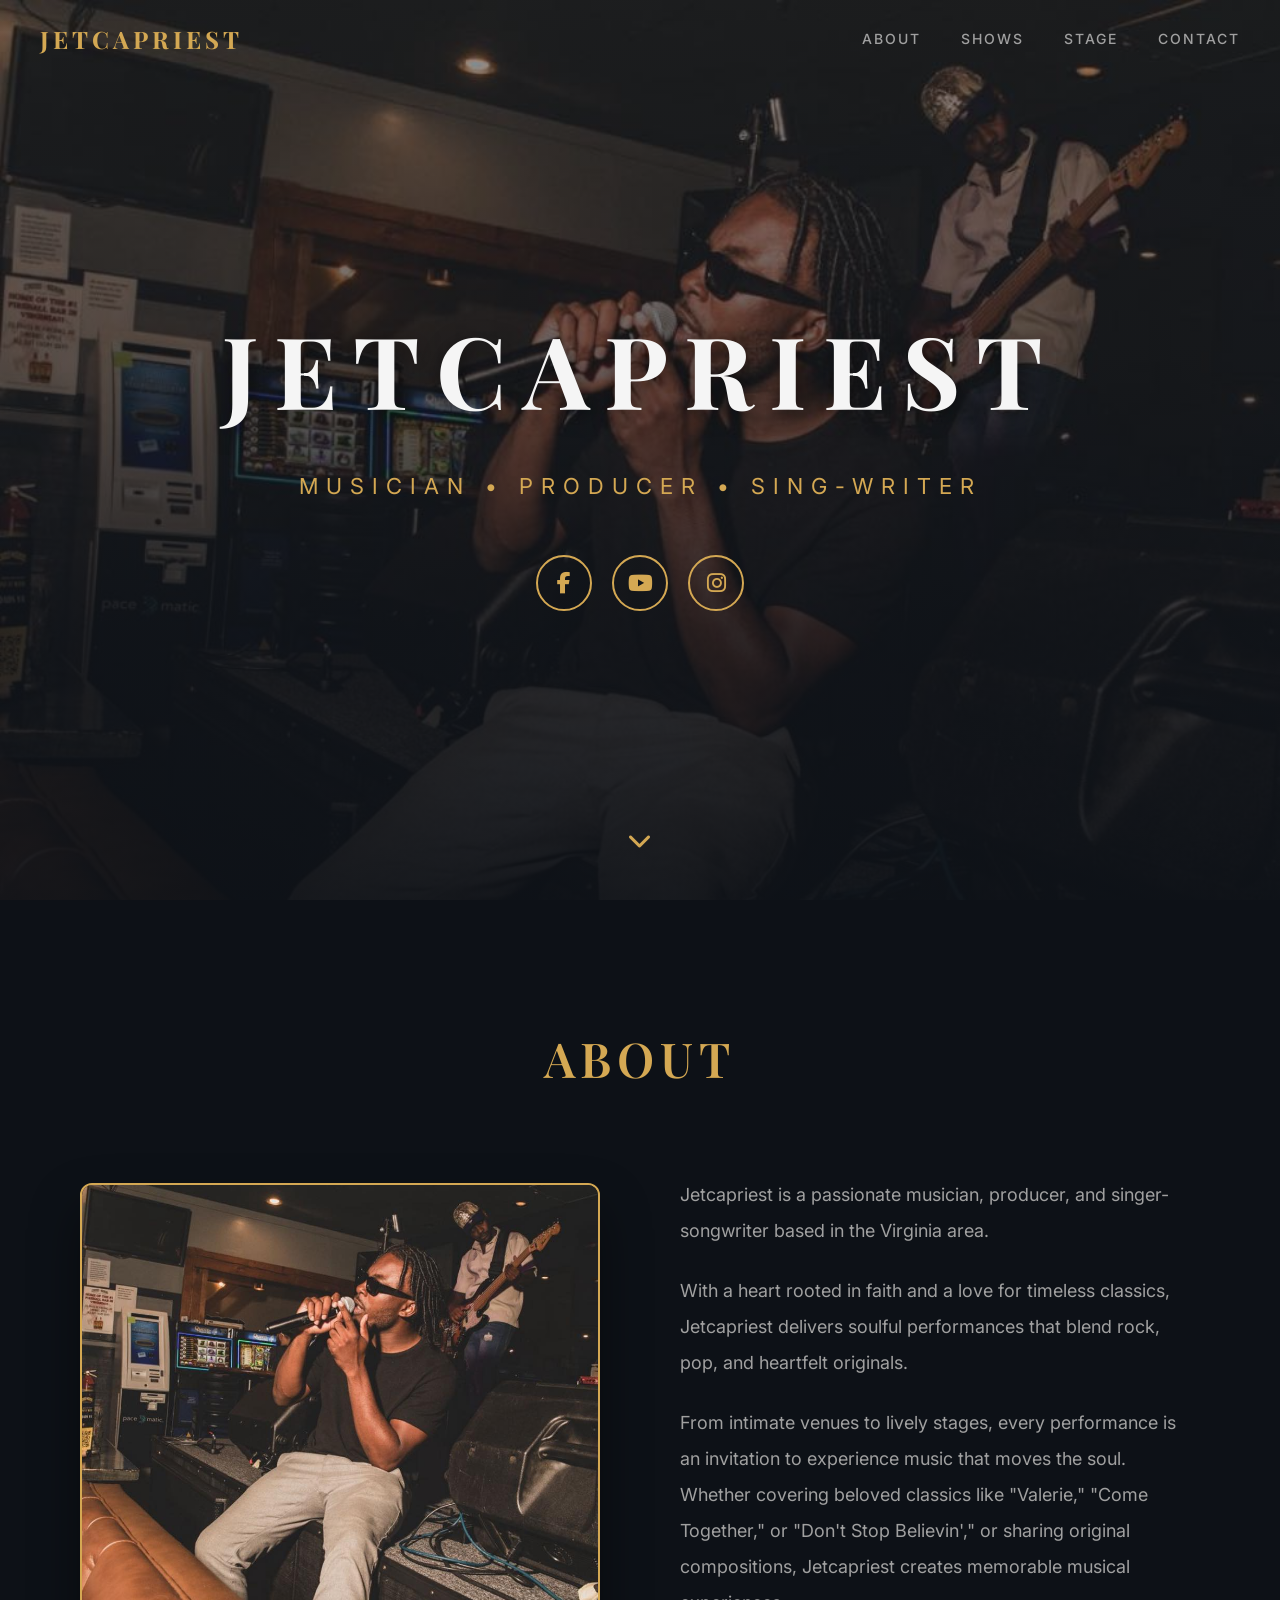
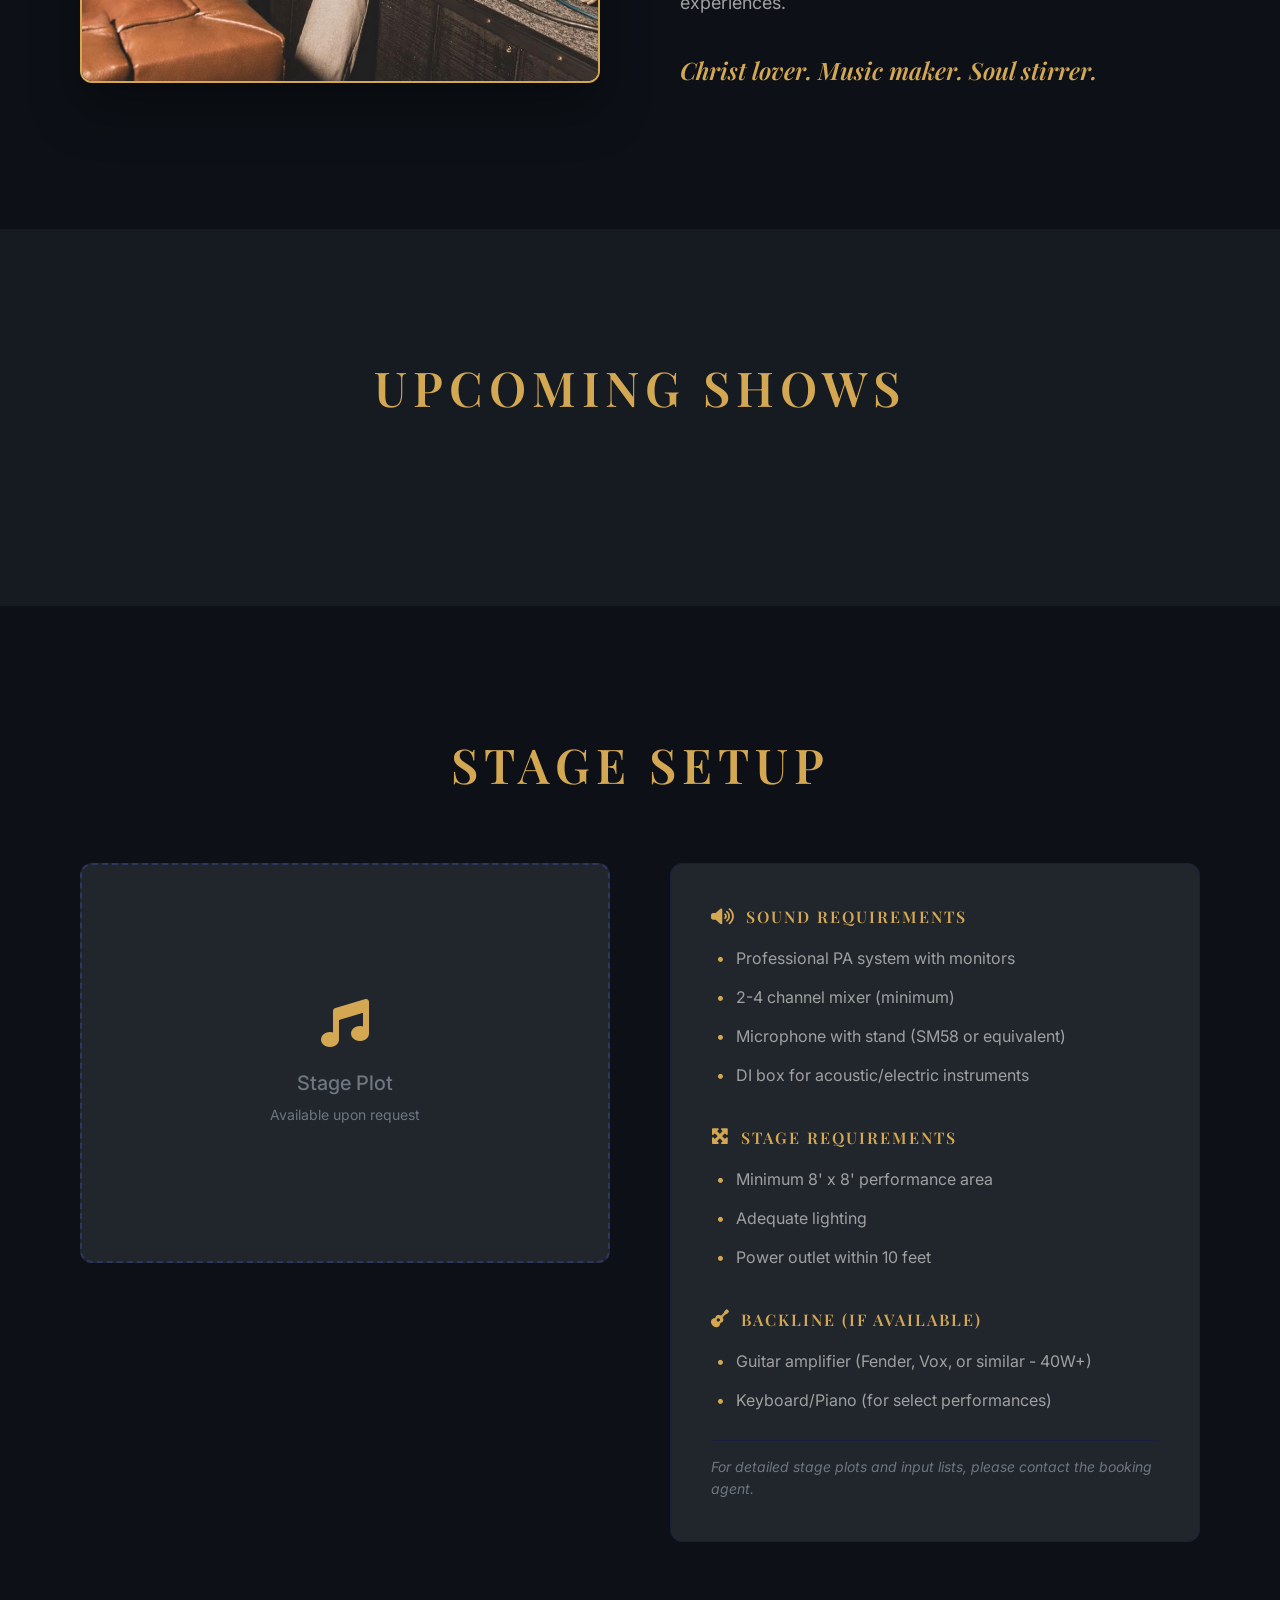
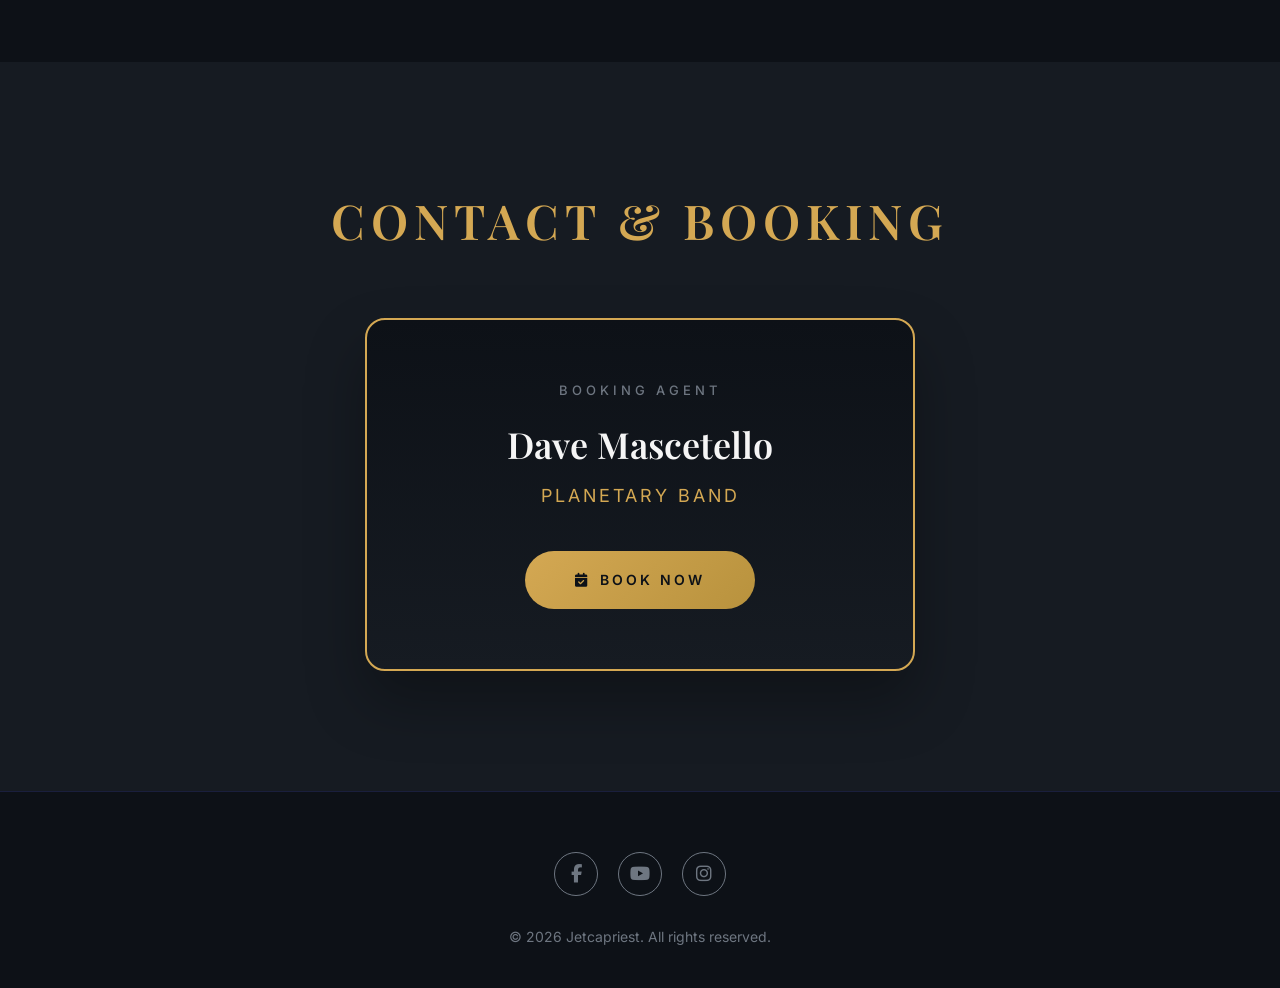
==== index.html @ 1dfa50b3 "Vercel-ready static site Co-authored-by: Cursor <cursoragent@cursor.com>" ====
<!DOCTYPE html>
<html lang="en">
<head>
    <meta charset="UTF-8">
    <meta name="viewport" content="width=device-width, initial-scale=1.0">
    <meta name="description" content="Jetcapriest - Virginia-based musician, producer & singer-songwriter delivering soulful performances of classic rock covers and faith-inspired originals.">
    
    <title>Jetcapriest | Musician • Producer • Sing-writer</title>
    
    <!-- Google Fonts -->
    <link rel="preconnect" href="https://fonts.googleapis.com">
    <link rel="preconnect" href="https://fonts.gstatic.com" crossorigin>
    <link href="https://fonts.googleapis.com/css2?family=Inter:wght@300;400;500;600;700&family=Playfair+Display:wght@400;500;600;700&display=swap" rel="stylesheet">
    
    <!-- Font Awesome -->
    <link rel="stylesheet" href="https://cdnjs.cloudflare.com/ajax/libs/font-awesome/6.5.1/css/all.min.css">
    
    <!-- Styles -->
    <link rel="stylesheet" href="/assets/css/style.css">
</head>
<body>
    <!-- Navigation -->
    <nav class="nav" id="nav">
        <a href="#hero" class="nav-logo">JETCAPRIEST</a>
        <button class="nav-toggle" id="navToggle" aria-label="Toggle navigation">
            <span></span><span></span><span></span>
        </button>
        <div class="nav-links" id="navLinks">
            <a href="#about">About</a>
            <a href="#shows">Shows</a>
            <a href="#stage">Stage</a>
            <a href="#contact">Contact</a>
        </div>
    </nav>

    <!-- Hero Section -->
    <section class="hero" id="hero">
        <div class="hero-bg">
            <img src="/assets/images/hero-bg.png" alt="Jetcapriest performing live">
            <div class="hero-overlay"></div>
        </div>
        <div class="hero-content">
            <h1 class="hero-title">JETCAPRIEST</h1>
            <p class="hero-subtitle">Musician • Producer • Sing-writer</p>
            <div class="hero-socials">
                <a href="https://www.facebook.com/jetcapriest" target="_blank" class="social-btn"><i class="fab fa-facebook-f"></i></a>
                <a href="https://www.youtube.com/@JetCapriest" target="_blank" class="social-btn"><i class="fab fa-youtube"></i></a>
                <a href="https://www.instagram.com/jetcapriest" target="_blank" class="social-btn"><i class="fab fa-instagram"></i></a>
            </div>
        </div>
        <a href="#about" class="scroll-indicator"><i class="fas fa-chevron-down"></i></a>
    </section>

    <!-- About Section -->
    <section class="section" id="about">
        <div class="container">
            <h2 class="section-title">About</h2>
            <div class="about-grid">
                <div class="about-image-wrapper">
                    <img src="/assets/images/hero-bg.png" alt="Jetcapriest" class="about-image">
                </div>
                <div class="about-content">
                    <p class="about-text">Jetcapriest is a passionate musician, producer, and singer-songwriter based in the Virginia area.</p>
                    <p class="about-text">With a heart rooted in faith and a love for timeless classics, Jetcapriest delivers soulful performances that blend rock, pop, and heartfelt originals.</p>
                    <p class="about-text">From intimate venues to lively stages, every performance is an invitation to experience music that moves the soul. Whether covering beloved classics like "Valerie," "Come Together," or "Don't Stop Believin'," or sharing original compositions, Jetcapriest creates memorable musical experiences.</p>
                    <p class="about-tagline">Christ lover. Music maker. Soul stirrer.</p>
                </div>
            </div>
        </div>
    </section>

    <!-- Shows Section -->
    <section class="section section-alt" id="shows">
        <div class="container">
            <h2 class="section-title">Upcoming Shows</h2>
            <div class="events-container">
                <div class="events-list" id="eventsList"></div>
            </div>
        </div>
    </section>

    <!-- Stage Section -->
    <section class="section" id="stage">
        <div class="container">
            <h2 class="section-title">Stage Setup</h2>
            <div class="stage-grid">
                <div class="stage-placeholder">
                    <i class="fas fa-music"></i>
                    <p>Stage Plot</p>
                    <span>Available upon request</span>
                </div>
                <div class="stage-requirements">
                    <div class="requirements-section">
                        <h3><i class="fas fa-volume-up"></i> Sound Requirements</h3>
                        <ul>
                            <li>Professional PA system with monitors</li>
                            <li>2-4 channel mixer (minimum)</li>
                            <li>Microphone with stand (SM58 or equivalent)</li>
                            <li>DI box for acoustic/electric instruments</li>
                        </ul>
                    </div>
                    <div class="requirements-section">
                        <h3><i class="fas fa-expand-arrows-alt"></i> Stage Requirements</h3>
                        <ul>
                            <li>Minimum 8' x 8' performance area</li>
                            <li>Adequate lighting</li>
                            <li>Power outlet within 10 feet</li>
                        </ul>
                    </div>
                    <div class="requirements-section">
                        <h3><i class="fas fa-guitar"></i> Backline (if available)</h3>
                        <ul>
                            <li>Guitar amplifier (Fender, Vox, or similar - 40W+)</li>
                            <li>Keyboard/Piano (for select performances)</li>
                        </ul>
                    </div>
                    <p class="requirements-note">For detailed stage plots and input lists, please contact the booking agent.</p>
                </div>
            </div>
        </div>
    </section>

    <!-- Contact Section -->
    <section class="section section-alt" id="contact">
        <div class="container">
            <h2 class="section-title">Contact & Booking</h2>
            <div class="contact-card">
                <p class="contact-label">Booking Agent</p>
                <h3 class="contact-name">Dave Mascetello</h3>
                <p class="contact-company">Planetary Band</p>
                <a href="https://planetaryband.com" target="_blank" class="btn btn-primary">
                    <i class="fas fa-calendar-check"></i> Book Now
                </a>
            </div>
        </div>
    </section>

    <!-- Footer -->
    <footer class="footer">
        <div class="container">
            <div class="footer-socials">
                <a href="https://www.facebook.com/jetcapriest" target="_blank"><i class="fab fa-facebook-f"></i></a>
                <a href="https://www.youtube.com/@JetCapriest" target="_blank"><i class="fab fa-youtube"></i></a>
                <a href="https://www.instagram.com/jetcapriest" target="_blank"><i class="fab fa-instagram"></i></a>
            </div>
            <p class="footer-copyright">&copy; <span id="currentYear">2026</span> Jetcapriest. All rights reserved.</p>
        </div>
    </footer>

    <script src="/assets/js/main.js"></script>
</body>
</html>
---- assets/css/style.css ----
/* Jetcapriest - Complete Styles */

:root {
    --color-primary: #D4A853;
    --color-primary-light: #E8C97A;
    --color-primary-dark: #B8923D;
    --color-secondary: #1A1F3D;
    --color-secondary-light: #2D3561;
    --color-bg-dark: #0D1117;
    --color-bg-medium: #161B22;
    --color-bg-light: #21262D;
    --color-bg-card: #1C2128;
    --color-text-primary: #F5F5F5;
    --color-text-secondary: #A0A0A0;
    --color-text-muted: #6E7681;
    --gradient-gold: linear-gradient(135deg, #D4A853 0%, #B8923D 100%);
    --gradient-hero-overlay: linear-gradient(180deg, rgba(13,17,23,0.4) 0%, rgba(13,17,23,0.6) 40%, rgba(13,17,23,0.85) 70%, rgba(13,17,23,0.95) 100%);
    --font-heading: 'Playfair Display', serif;
    --font-body: 'Inter', sans-serif;
    --section-padding: 120px;
    --container-width: 1200px;
    --transition-normal: 0.3s ease;
    --radius-lg: 12px;
    --radius-full: 50px;
}

*, *::before, *::after { margin: 0; padding: 0; box-sizing: border-box; }
html { scroll-behavior: smooth; scroll-padding-top: 80px; }
body { font-family: var(--font-body); font-size: 16px; line-height: 1.6; color: var(--color-text-primary); background-color: var(--color-bg-dark); overflow-x: hidden; }
a { color: inherit; text-decoration: none; transition: color 0.2s ease; }
ul, ol { list-style: none; }
img { max-width: 100%; height: auto; display: block; }
button { font-family: inherit; cursor: pointer; border: none; background: none; }

.container { width: 100%; max-width: var(--container-width); margin: 0 auto; padding: 0 40px; }
.section { padding: var(--section-padding) 0; }
.section-alt { background-color: var(--color-bg-medium); }
.section-title { font-family: var(--font-heading); font-size: clamp(32px, 5vw, 48px); font-weight: 600; letter-spacing: 6px; text-transform: uppercase; color: var(--color-primary); text-align: center; margin-bottom: 60px; }

/* Navigation */
.nav { position: fixed; top: 0; left: 0; right: 0; z-index: 1000; padding: 20px 40px; display: flex; justify-content: space-between; align-items: center; background: transparent; transition: background var(--transition-normal), padding var(--transition-normal); }
.nav.scrolled { background: rgba(13, 17, 23, 0.95); backdrop-filter: blur(10px); padding: 15px 40px; border-bottom: 1px solid rgba(212, 168, 83, 0.1); }
.nav-logo { font-family: var(--font-heading); font-size: 24px; font-weight: 700; color: var(--color-primary); letter-spacing: 4px; }
.nav-links { display: flex; gap: 40px; }
.nav-links a { font-size: 14px; font-weight: 500; letter-spacing: 2px; text-transform: uppercase; color: var(--color-text-secondary); position: relative; }
.nav-links a::after { content: ''; position: absolute; bottom: -5px; left: 0; width: 0; height: 2px; background: var(--color-primary); transition: width var(--transition-normal); }
.nav-links a:hover { color: var(--color-primary); }
.nav-links a:hover::after { width: 100%; }
.nav-toggle { display: none; flex-direction: column; gap: 5px; padding: 5px; z-index: 1001; }
.nav-toggle span { width: 25px; height: 2px; background: var(--color-primary); transition: var(--transition-normal); }
.nav-toggle.active span:nth-child(1) { transform: rotate(45deg) translate(5px, 5px); }
.nav-toggle.active span:nth-child(2) { opacity: 0; }
.nav-toggle.active span:nth-child(3) { transform: rotate(-45deg) translate(5px, -5px); }

/* Hero */
.hero { position: relative; min-height: 100vh; display: flex; align-items: center; justify-content: center; overflow: hidden; }
.hero-bg { position: absolute; top: 0; left: 0; width: 100%; height: 100%; z-index: 0; background: radial-gradient(ellipse at center top, #2D3561 0%, #0D1117 70%); }
.hero-bg img { width: 100%; height: 100%; object-fit: cover; object-position: center top; }
.hero-overlay { position: absolute; top: 0; left: 0; width: 100%; height: 100%; background: var(--gradient-hero-overlay); z-index: 1; }
.hero-content { position: relative; z-index: 2; text-align: center; padding: 0 20px; animation: fadeInUp 1s ease-out; }
.hero-title { font-family: var(--font-heading); font-size: clamp(48px, 10vw, 100px); font-weight: 700; letter-spacing: clamp(8px, 2vw, 16px); color: var(--color-text-primary); text-shadow: 2px 4px 20px rgba(0, 0, 0, 0.5); margin-bottom: 20px; }
.hero-subtitle { font-size: clamp(16px, 2.5vw, 22px); font-weight: 400; letter-spacing: 8px; text-transform: uppercase; color: var(--color-primary); margin-bottom: 50px; }
.hero-socials { display: flex; justify-content: center; gap: 20px; }
.social-btn { width: 56px; height: 56px; border: 2px solid var(--color-primary); border-radius: 50%; display: flex; align-items: center; justify-content: center; color: var(--color-primary); font-size: 22px; transition: all var(--transition-normal); }
.social-btn:hover { background: var(--color-primary); color: var(--color-bg-dark); transform: scale(1.1); box-shadow: 0 0 30px rgba(212, 168, 83, 0.4); }
.scroll-indicator { position: absolute; bottom: 40px; left: 50%; transform: translateX(-50%); color: var(--color-primary); font-size: 24px; animation: bounce 2s infinite; z-index: 2; }
@keyframes bounce { 0%, 20%, 50%, 80%, 100% { transform: translateX(-50%) translateY(0); } 40% { transform: translateX(-50%) translateY(-15px); } 60% { transform: translateX(-50%) translateY(-8px); } }
@keyframes fadeInUp { from { opacity: 0; transform: translateY(30px); } to { opacity: 1; transform: translateY(0); } }

/* About */
.about-grid { display: grid; grid-template-columns: 1fr 1fr; gap: 80px; align-items: center; }
.about-image-wrapper { position: relative; }
.about-image { width: 100%; height: 500px; object-fit: cover; border-radius: var(--radius-lg); border: 2px solid var(--color-primary); box-shadow: 0 25px 50px rgba(0, 0, 0, 0.4); }
.about-content { padding: 20px 0; }
.about-text { font-size: 18px; line-height: 2; color: var(--color-text-secondary); margin-bottom: 24px; }
.about-tagline { font-family: var(--font-heading); font-size: 24px; font-weight: 600; color: var(--color-primary); font-style: italic; margin-top: 30px; }

/* Events */
.events-container { max-width: 800px; margin: 0 auto; }
.events-list { display: flex; flex-direction: column; gap: 20px; }
.event-card { background: var(--color-bg-card); border-radius: var(--radius-lg); padding: 30px 40px; border-left: 4px solid var(--color-primary); display: grid; grid-template-columns: 160px 1fr auto; gap: 30px; align-items: center; transition: transform var(--transition-normal), box-shadow var(--transition-normal); opacity: 0; animation: slideIn 0.5s ease forwards; }
.event-card:hover { transform: translateX(10px); box-shadow: 0 10px 40px rgba(212, 168, 83, 0.1); }
.event-card:nth-child(1) { animation-delay: 0.1s; }
.event-card:nth-child(2) { animation-delay: 0.2s; }
.event-card:nth-child(3) { animation-delay: 0.3s; }
@keyframes slideIn { to { opacity: 1; transform: translateX(0); } }
.event-date { font-family: var(--font-heading); font-size: 22px; font-weight: 600; color: var(--color-primary); line-height: 1.3; }
.event-time { font-size: 13px; color: var(--color-text-muted); text-transform: uppercase; letter-spacing: 2px; margin-top: 5px; }
.event-venue { font-size: 20px; font-weight: 600; color: var(--color-text-primary); margin-bottom: 5px; }
.event-location { font-size: 15px; color: var(--color-text-secondary); }
.btn-ticket { background: var(--color-primary); color: var(--color-bg-dark); padding: 12px 28px; border-radius: var(--radius-full); font-size: 12px; font-weight: 600; letter-spacing: 2px; text-transform: uppercase; transition: all var(--transition-normal); display: inline-flex; align-items: center; gap: 8px; }
.btn-ticket:hover { background: var(--color-primary-light); transform: scale(1.05); box-shadow: 0 5px 20px rgba(212, 168, 83, 0.3); }

/* Stage */
.stage-grid { display: grid; grid-template-columns: 1fr 1fr; gap: 60px; align-items: start; }
.stage-placeholder { width: 100%; height: 400px; background: var(--color-bg-light); border-radius: var(--radius-lg); border: 2px dashed var(--color-secondary-light); display: flex; flex-direction: column; align-items: center; justify-content: center; color: var(--color-text-muted); }
.stage-placeholder i { font-size: 48px; color: var(--color-primary); margin-bottom: 20px; }
.stage-placeholder p { font-size: 20px; font-weight: 500; margin-bottom: 5px; }
.stage-placeholder span { font-size: 14px; }
.stage-requirements { background: var(--color-bg-light); border-radius: var(--radius-lg); padding: 40px; border: 1px solid var(--color-secondary); }
.requirements-section { margin-bottom: 35px; }
.requirements-section:last-of-type { margin-bottom: 25px; }
.requirements-section h3 { font-family: var(--font-heading); font-size: 16px; font-weight: 600; color: var(--color-primary); letter-spacing: 2px; text-transform: uppercase; margin-bottom: 15px; display: flex; align-items: center; gap: 10px; }
.requirements-section h3 i { font-size: 18px; }
.requirements-section ul { padding-left: 5px; }
.requirements-section li { position: relative; padding-left: 20px; margin-bottom: 10px; color: var(--color-text-secondary); line-height: 1.8; }
.requirements-section li::before { content: '•'; position: absolute; left: 0; color: var(--color-primary); }
.requirements-note { font-size: 14px; color: var(--color-text-muted); font-style: italic; padding-top: 15px; border-top: 1px solid var(--color-secondary); }

/* Contact */
.contact-card { max-width: 550px; margin: 0 auto; background: linear-gradient(180deg, var(--color-bg-dark) 0%, var(--color-bg-medium) 100%); border: 2px solid var(--color-primary); border-radius: 20px; padding: 60px 50px; text-align: center; box-shadow: 0 30px 60px rgba(0, 0, 0, 0.3); }
.contact-label { font-size: 13px; font-weight: 500; letter-spacing: 4px; text-transform: uppercase; color: var(--color-text-muted); margin-bottom: 15px; }
.contact-name { font-family: var(--font-heading); font-size: 36px; font-weight: 600; color: var(--color-text-primary); margin-bottom: 8px; }
.contact-company { font-size: 18px; color: var(--color-primary); letter-spacing: 3px; text-transform: uppercase; margin-bottom: 40px; }
.btn { display: inline-flex; align-items: center; justify-content: center; gap: 10px; padding: 18px 50px; border-radius: var(--radius-full); font-size: 14px; font-weight: 600; letter-spacing: 3px; text-transform: uppercase; transition: all var(--transition-normal); }
.btn-primary { background: var(--gradient-gold); color: var(--color-bg-dark); }
.btn-primary:hover { transform: translateY(-3px); box-shadow: 0 15px 40px rgba(212, 168, 83, 0.4); }

/* Footer */
.footer { padding: 60px 0 40px; text-align: center; border-top: 1px solid var(--color-secondary); }
.footer-socials { display: flex; justify-content: center; gap: 20px; margin-bottom: 30px; }
.footer-socials a { width: 44px; height: 44px; border: 1px solid var(--color-text-muted); border-radius: 50%; display: flex; align-items: center; justify-content: center; color: var(--color-text-muted); font-size: 18px; transition: all var(--transition-normal); }
.footer-socials a:hover { border-color: var(--color-primary); color: var(--color-primary); transform: translateY(-3px); }
.footer-copyright { color: var(--color-text-muted); font-size: 14px; }

/* Responsive */
@media (max-width: 1024px) {
    :root { --section-padding: 100px; }
    .container { padding: 0 30px; }
    .about-grid, .stage-grid { grid-template-columns: 1fr; gap: 50px; }
    .about-image { height: 400px; }
}
@media (max-width: 768px) {
    :root { --section-padding: 80px; }
    .container { padding: 0 20px; }
    .nav { padding: 15px 20px; }
    .nav.scrolled { padding: 12px 20px; }
    .nav-toggle { display: flex; }
    .nav-links { position: fixed; top: 0; right: -100%; width: 70%; max-width: 300px; height: 100vh; background: var(--color-bg-dark); flex-direction: column; justify-content: center; align-items: center; gap: 30px; transition: right var(--transition-normal); border-left: 1px solid var(--color-secondary); }
    .nav-links.active { right: 0; }
    .nav-links a { font-size: 18px; }
    .hero-socials { gap: 15px; }
    .social-btn { width: 50px; height: 50px; font-size: 20px; }
    .section-title { margin-bottom: 40px; letter-spacing: 4px; }
    .event-card { grid-template-columns: 1fr; text-align: center; padding: 25px; gap: 15px; }
    .contact-card { padding: 40px 25px; }
    .contact-name { font-size: 28px; }
    .btn { padding: 15px 35px; font-size: 13px; }
}
@media (max-width: 480px) {
    :root { --section-padding: 60px; }
    .hero-title { letter-spacing: 4px; }
    .hero-subtitle { letter-spacing: 4px; }
    .about-image { height: 300px; }
    .stage-placeholder { height: 250px; }
    .stage-requirements { padding: 25px; }
    .requirements-section h3 { font-size: 14px; }
    .requirements-section li { font-size: 14px; }
}
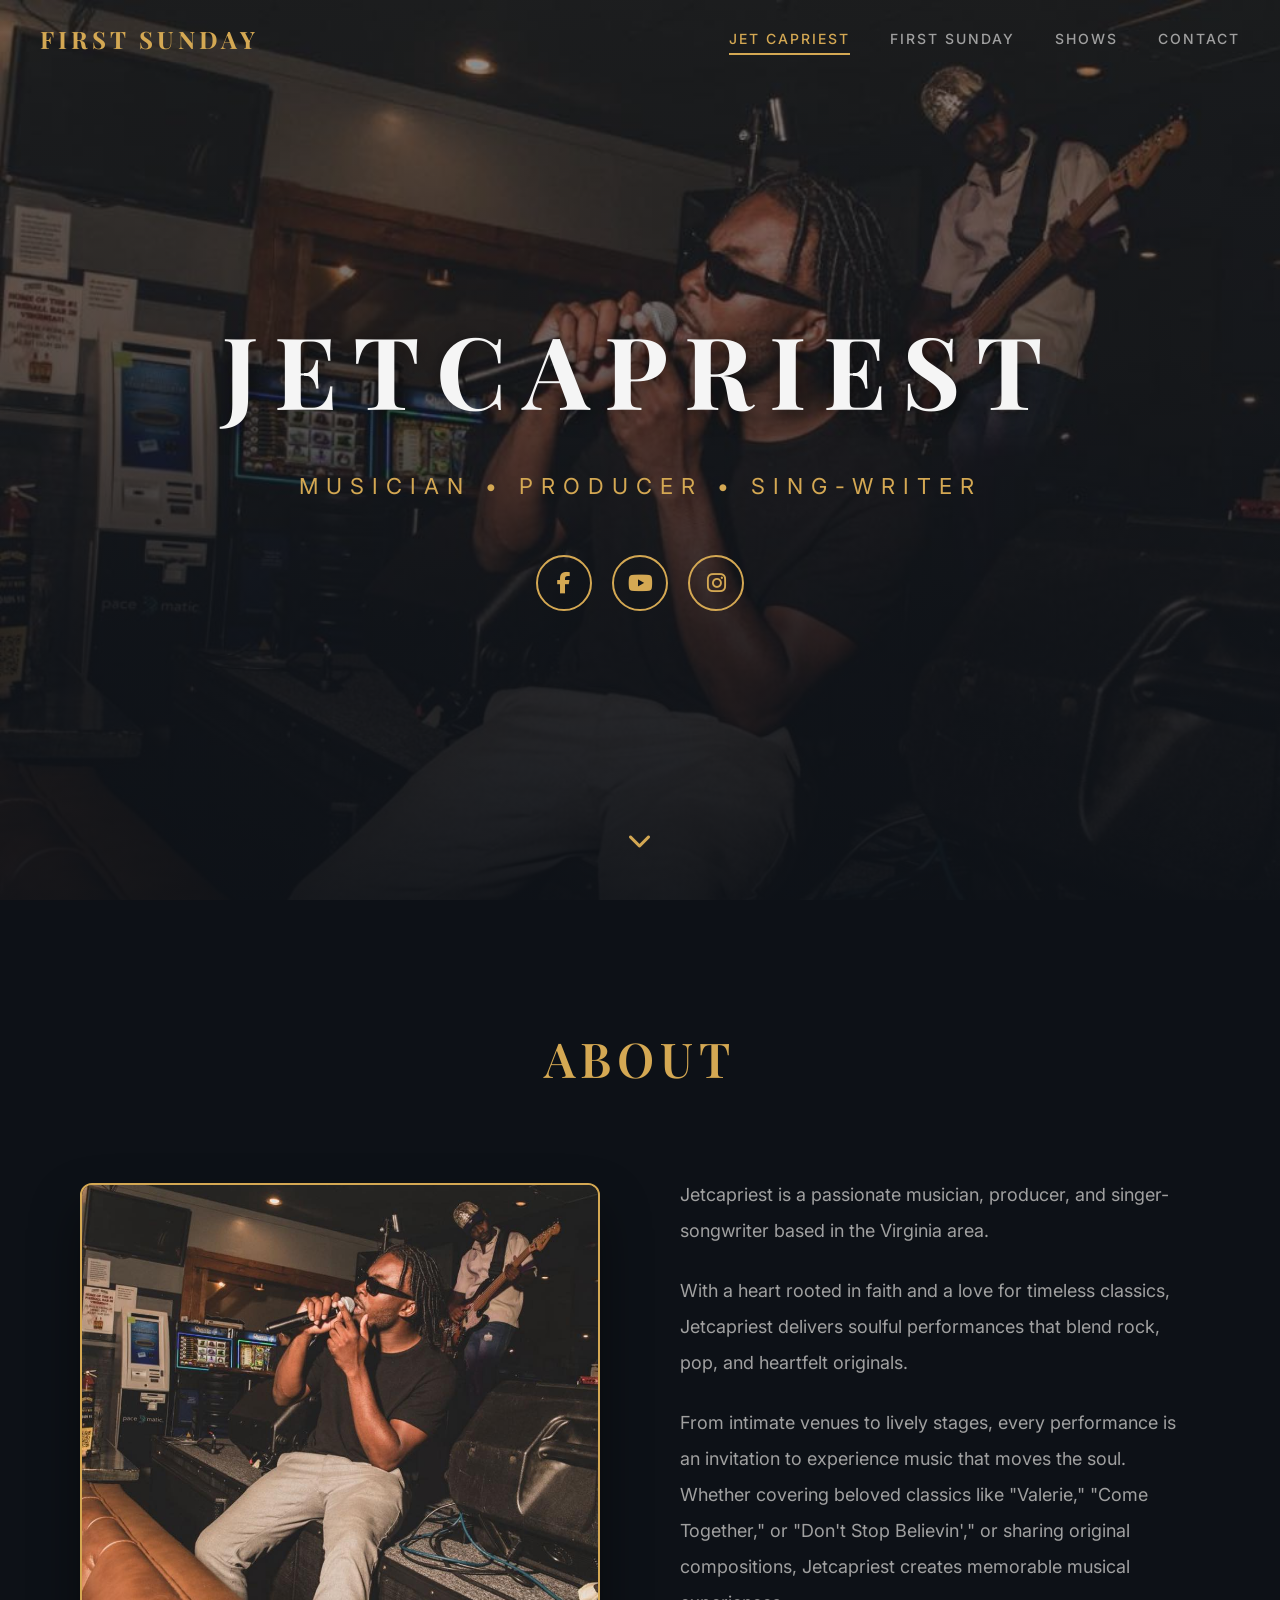
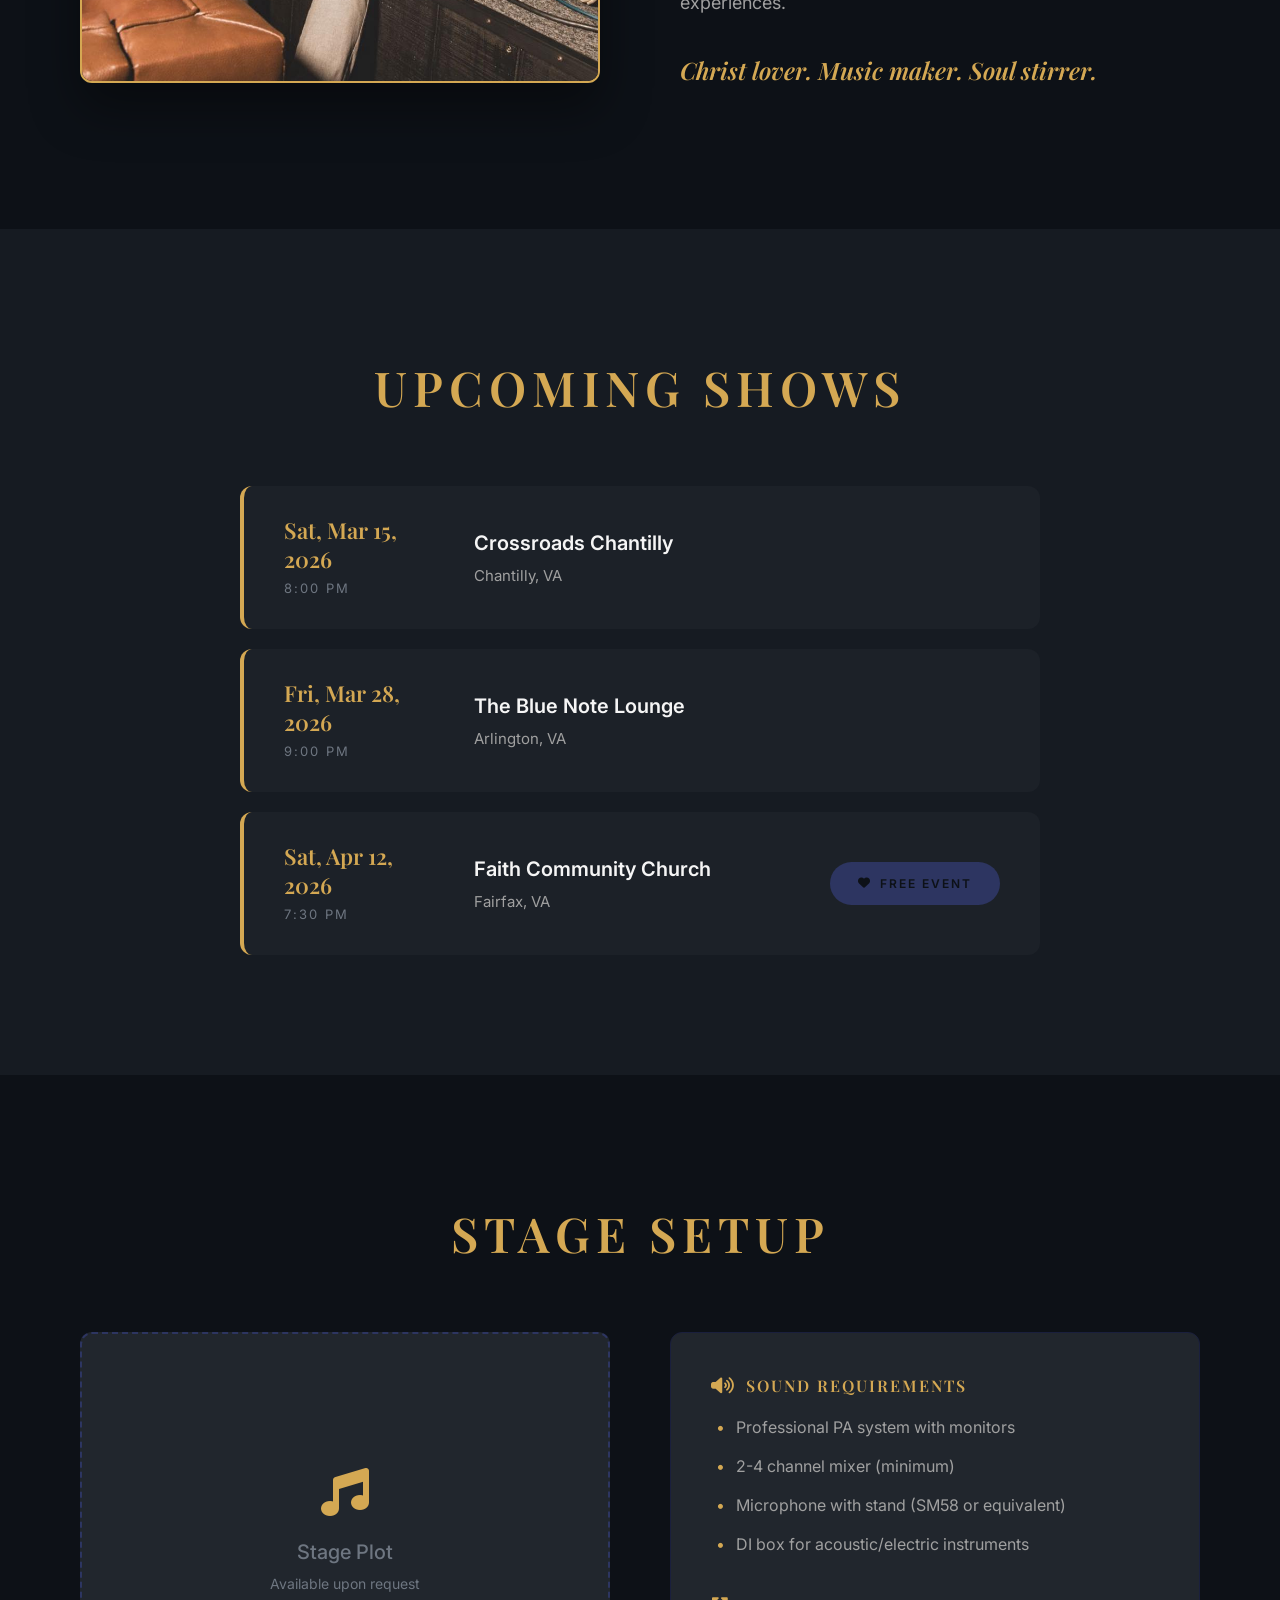
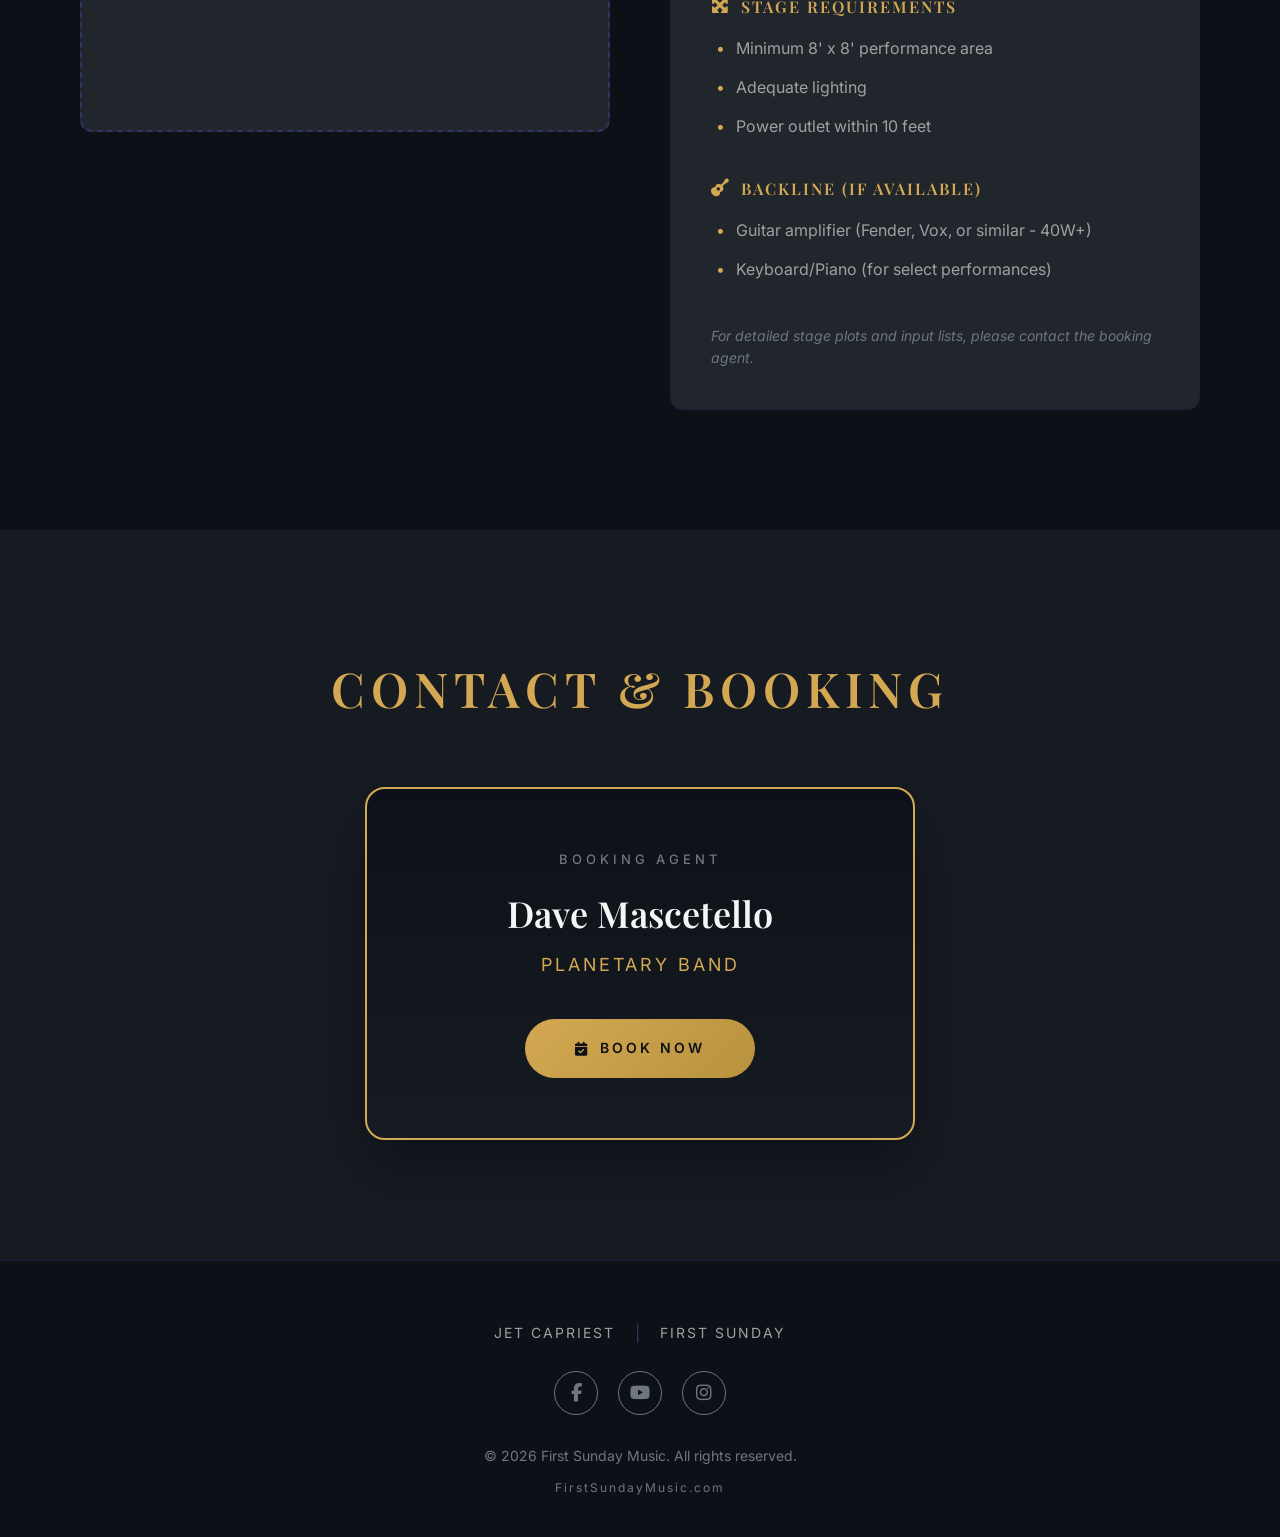
==== commit 2b3f7ea1: "Update nav logo to First Sunday Made-with: Cursor" ====
--- a/index.html
+++ b/index.html
@@ -21,14 +21,14 @@
 <body>
     <!-- Navigation -->
     <nav class="nav" id="nav">
-        <a href="#hero" class="nav-logo">JETCAPRIEST</a>
+        <a href="/" class="nav-logo">FIRST SUNDAY</a>
         <button class="nav-toggle" id="navToggle" aria-label="Toggle navigation">
             <span></span><span></span><span></span>
         </button>
         <div class="nav-links" id="navLinks">
-            <a href="#about">About</a>
+            <a href="/" class="active">Jet Capriest</a>
+            <a href="/first-sunday">First Sunday</a>
             <a href="#shows">Shows</a>
-            <a href="#stage">Stage</a>
             <a href="#contact">Contact</a>
         </div>
     </nav>
@@ -138,12 +138,18 @@
     <!-- Footer -->
     <footer class="footer">
         <div class="container">
+            <div class="footer-nav">
+                <a href="/">Jet Capriest</a>
+                <span>|</span>
+                <a href="/first-sunday">First Sunday</a>
+            </div>
             <div class="footer-socials">
                 <a href="https://www.facebook.com/jetcapriest" target="_blank"><i class="fab fa-facebook-f"></i></a>
                 <a href="https://www.youtube.com/@JetCapriest" target="_blank"><i class="fab fa-youtube"></i></a>
                 <a href="https://www.instagram.com/jetcapriest" target="_blank"><i class="fab fa-instagram"></i></a>
             </div>
-            <p class="footer-copyright">&copy; <span id="currentYear">2026</span> Jetcapriest. All rights reserved.</p>
+            <p class="footer-copyright">&copy; <span id="currentYear">2026</span> First Sunday Music. All rights reserved.</p>
+            <p class="footer-domain" style="font-size:12px;color:#6E7681;margin-top:10px;letter-spacing:2px;">FirstSundayMusic.com</p>
         </div>
     </footer>
 
--- a/assets/css/style.css
+++ b/assets/css/style.css
@@ -118,10 +118,16 @@
 
 /* Footer */
 .footer { padding: 60px 0 40px; text-align: center; border-top: 1px solid var(--color-secondary); }
+.footer-nav { display: flex; justify-content: center; align-items: center; gap: 20px; margin-bottom: 25px; }
+.footer-nav a { font-size: 14px; letter-spacing: 2px; text-transform: uppercase; color: var(--color-text-secondary); transition: color var(--transition-normal); }
+.footer-nav a:hover { color: var(--color-primary); }
+.footer-nav span { color: var(--color-secondary-light); }
 .footer-socials { display: flex; justify-content: center; gap: 20px; margin-bottom: 30px; }
 .footer-socials a { width: 44px; height: 44px; border: 1px solid var(--color-text-muted); border-radius: 50%; display: flex; align-items: center; justify-content: center; color: var(--color-text-muted); font-size: 18px; transition: all var(--transition-normal); }
 .footer-socials a:hover { border-color: var(--color-primary); color: var(--color-primary); transform: translateY(-3px); }
 .footer-copyright { color: var(--color-text-muted); font-size: 14px; }
+.nav-links a.active { color: var(--color-primary); }
+.nav-links a.active::after { width: 100%; }
 
 /* Responsive */
 @media (max-width: 1024px) {
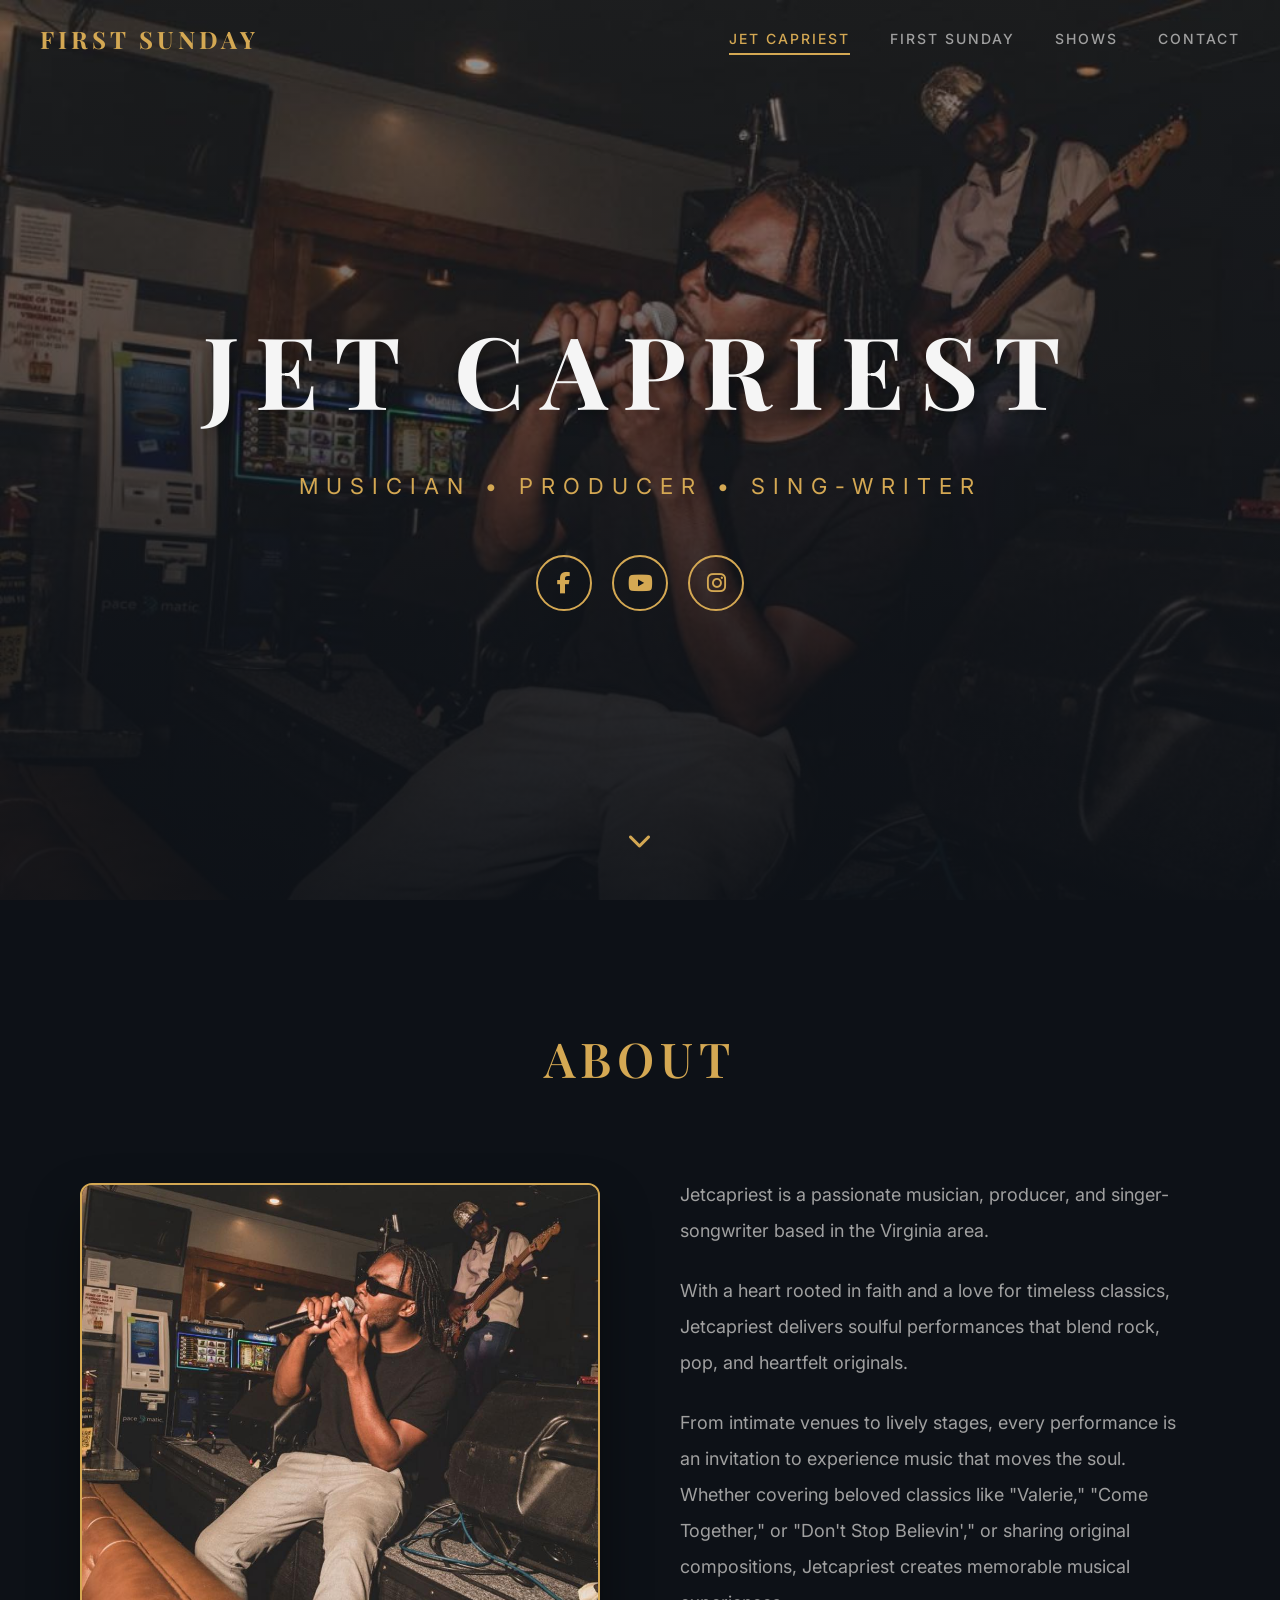
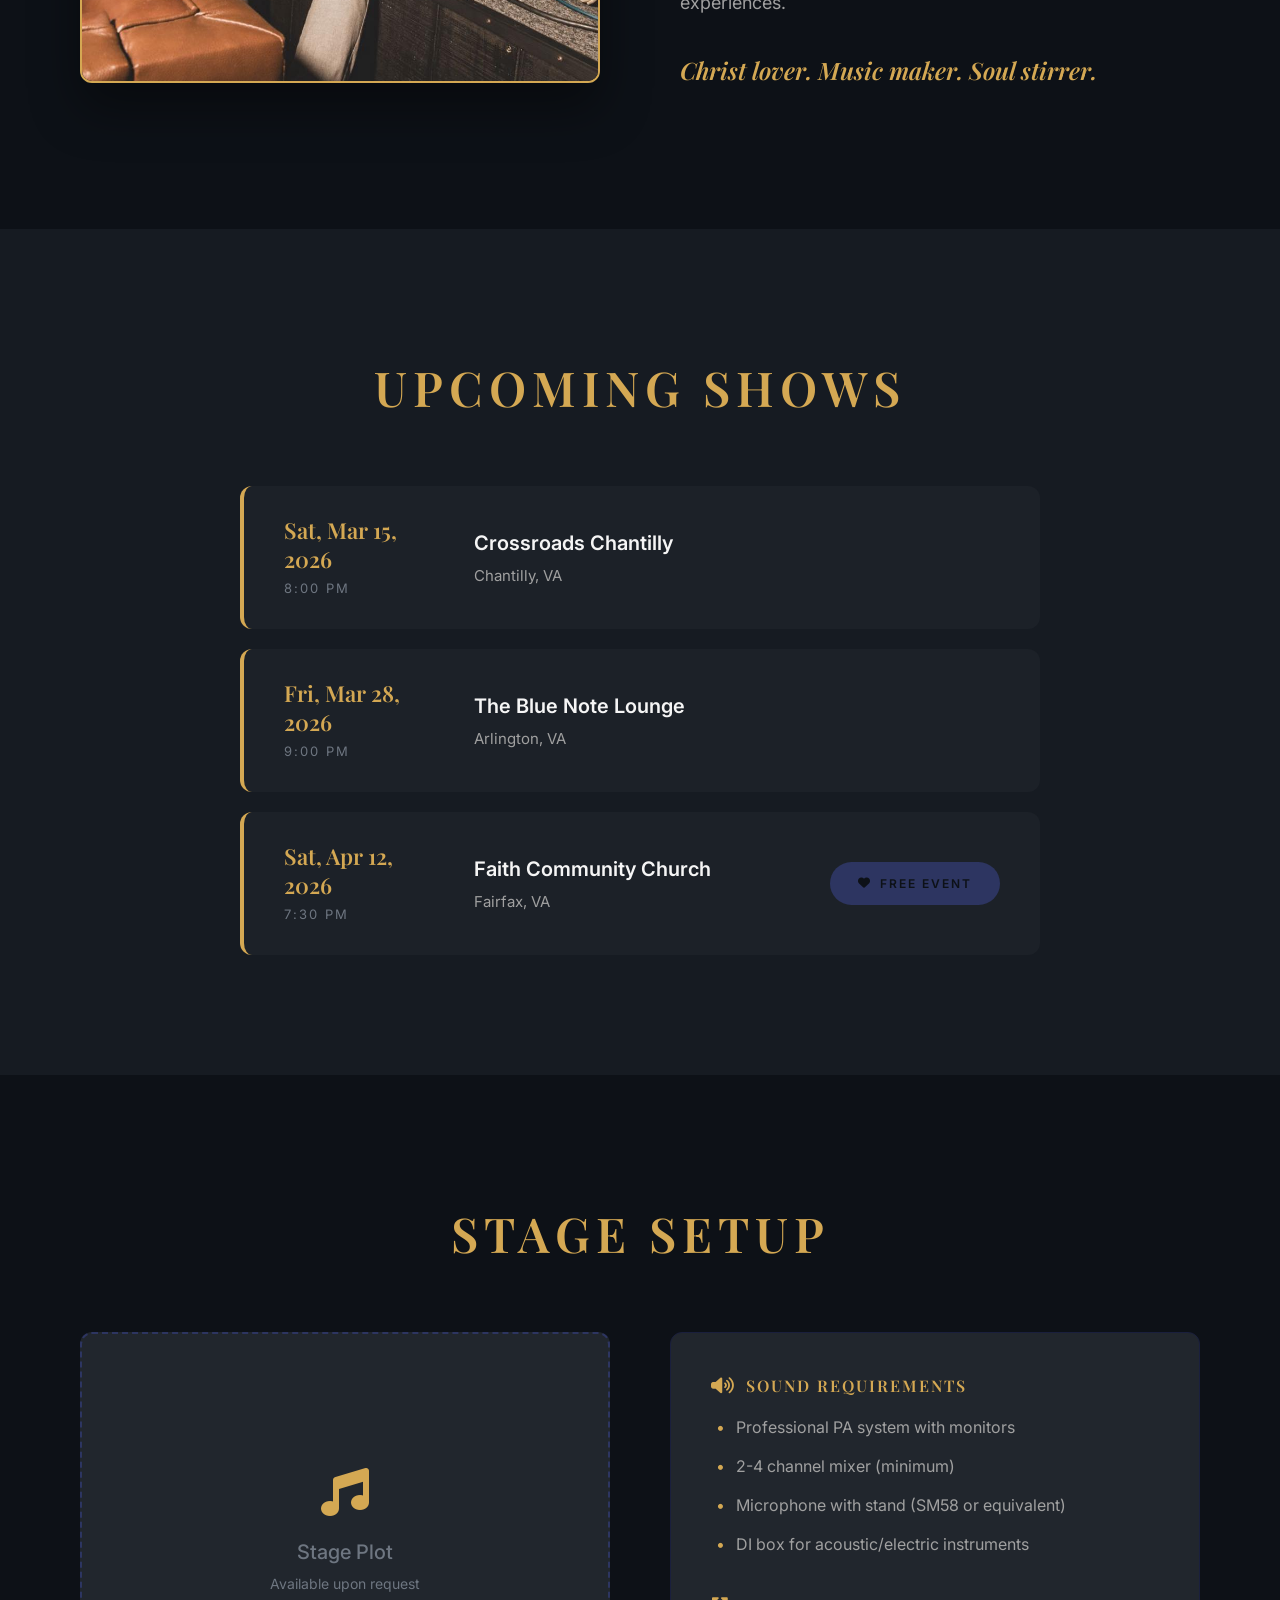
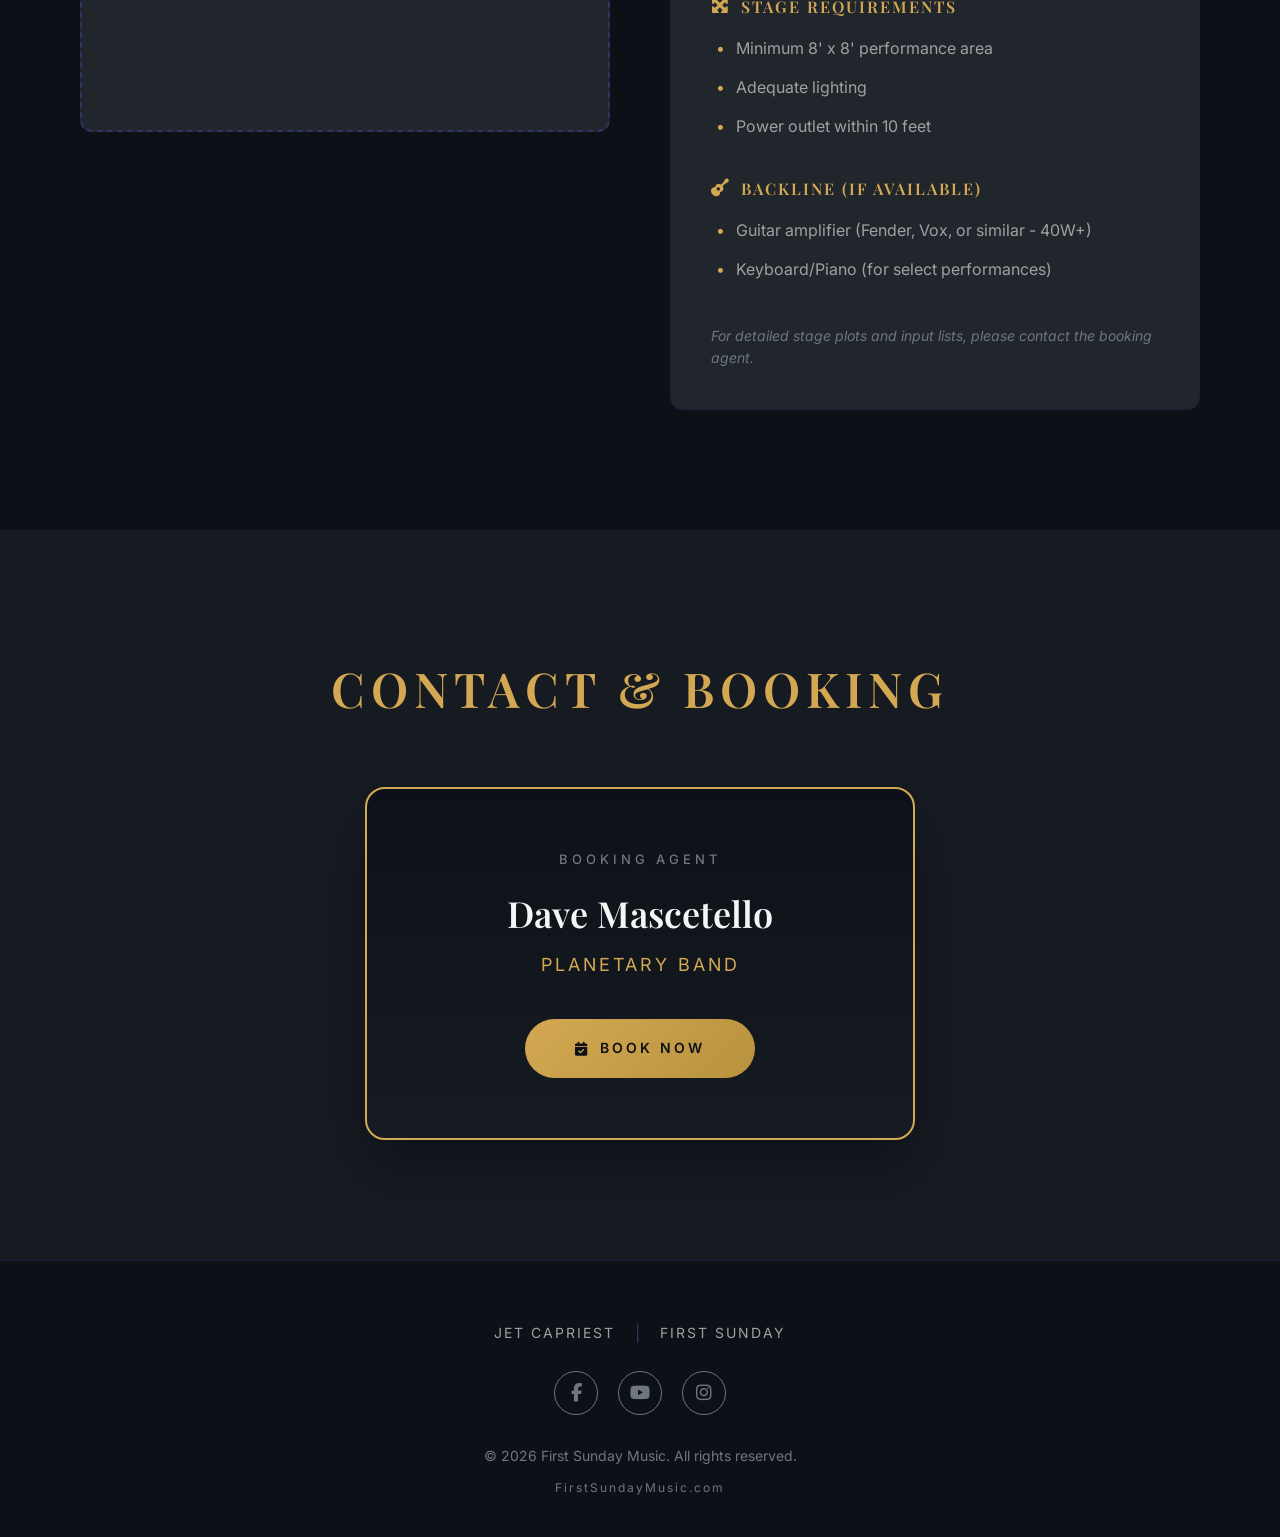
==== commit 9008b5e6: "Fix: Jet Capriest as two words in hero Made-with: Cursor" ====
--- a/index.html
+++ b/index.html
@@ -40,7 +40,7 @@
             <div class="hero-overlay"></div>
         </div>
         <div class="hero-content">
-            <h1 class="hero-title">JETCAPRIEST</h1>
+            <h1 class="hero-title">JET CAPRIEST</h1>
             <p class="hero-subtitle">Musician • Producer • Sing-writer</p>
             <div class="hero-socials">
                 <a href="https://www.facebook.com/jetcapriest" target="_blank" class="social-btn"><i class="fab fa-facebook-f"></i></a>
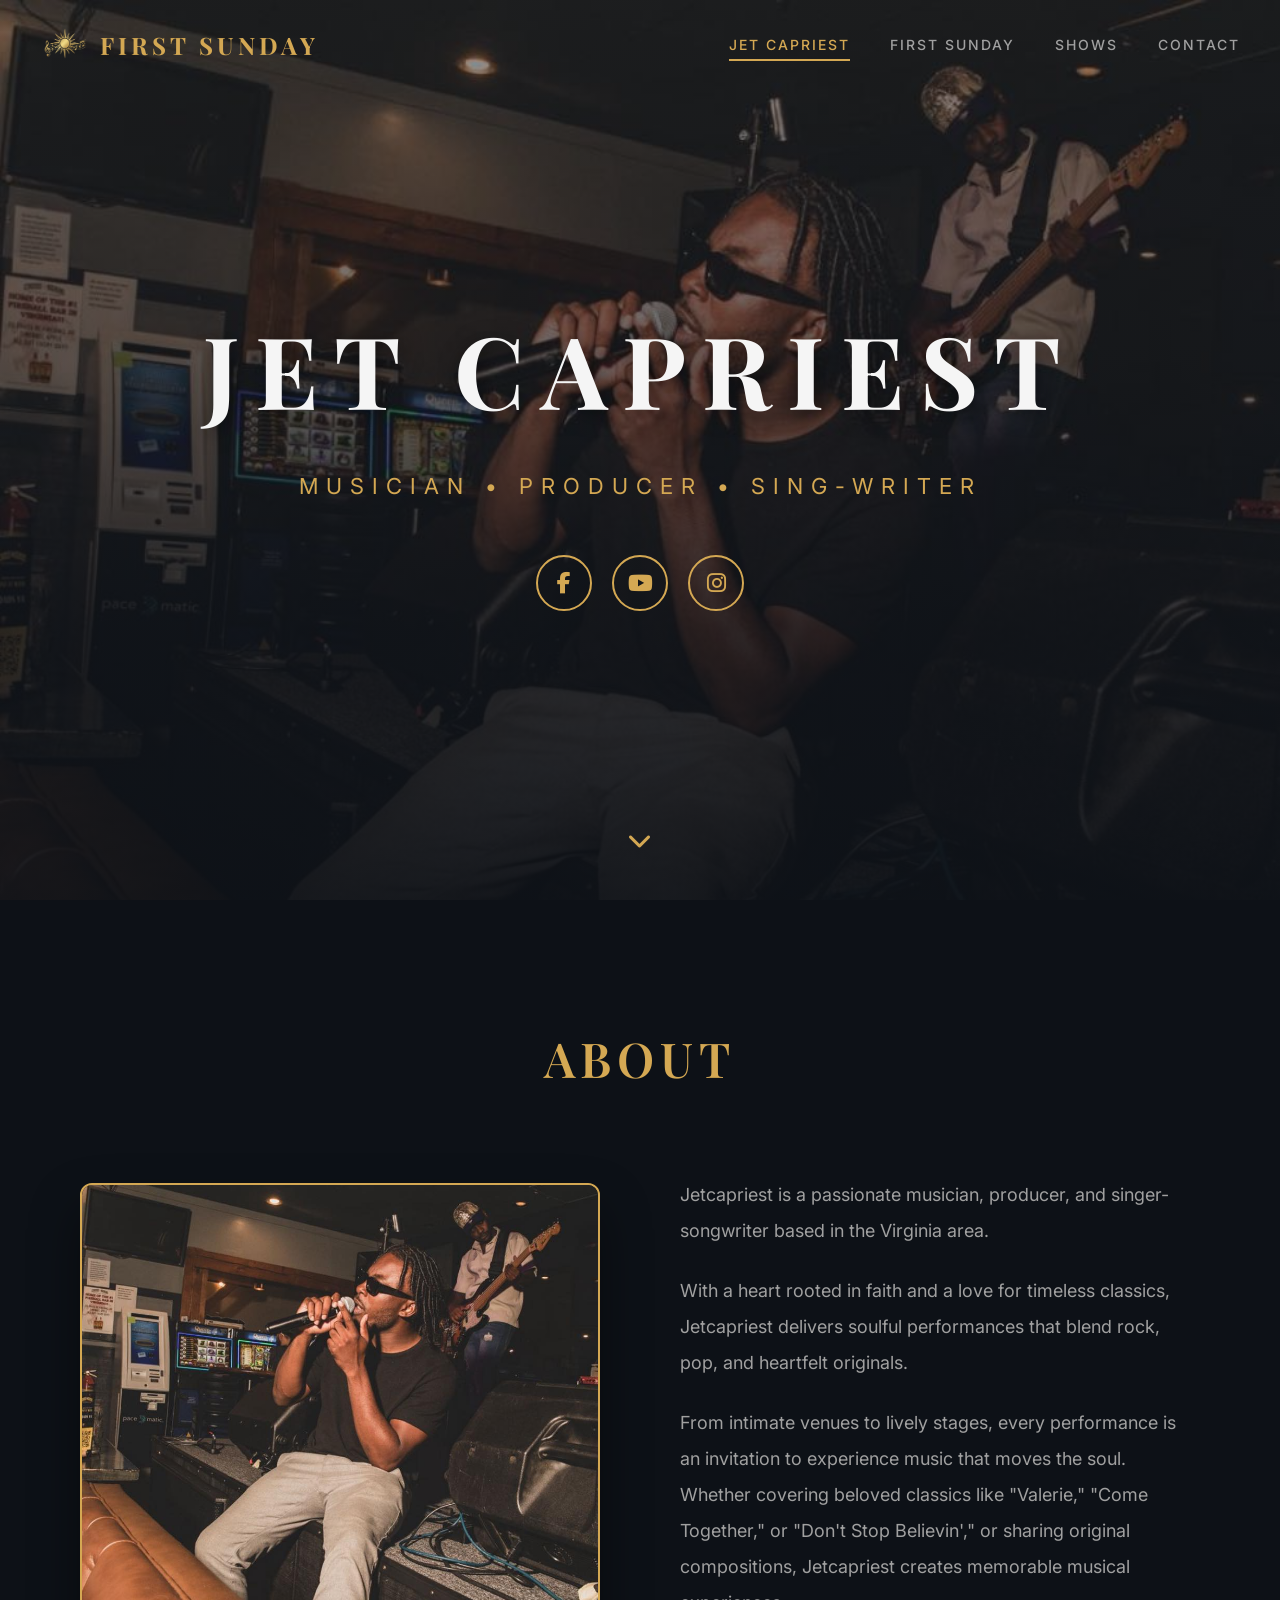
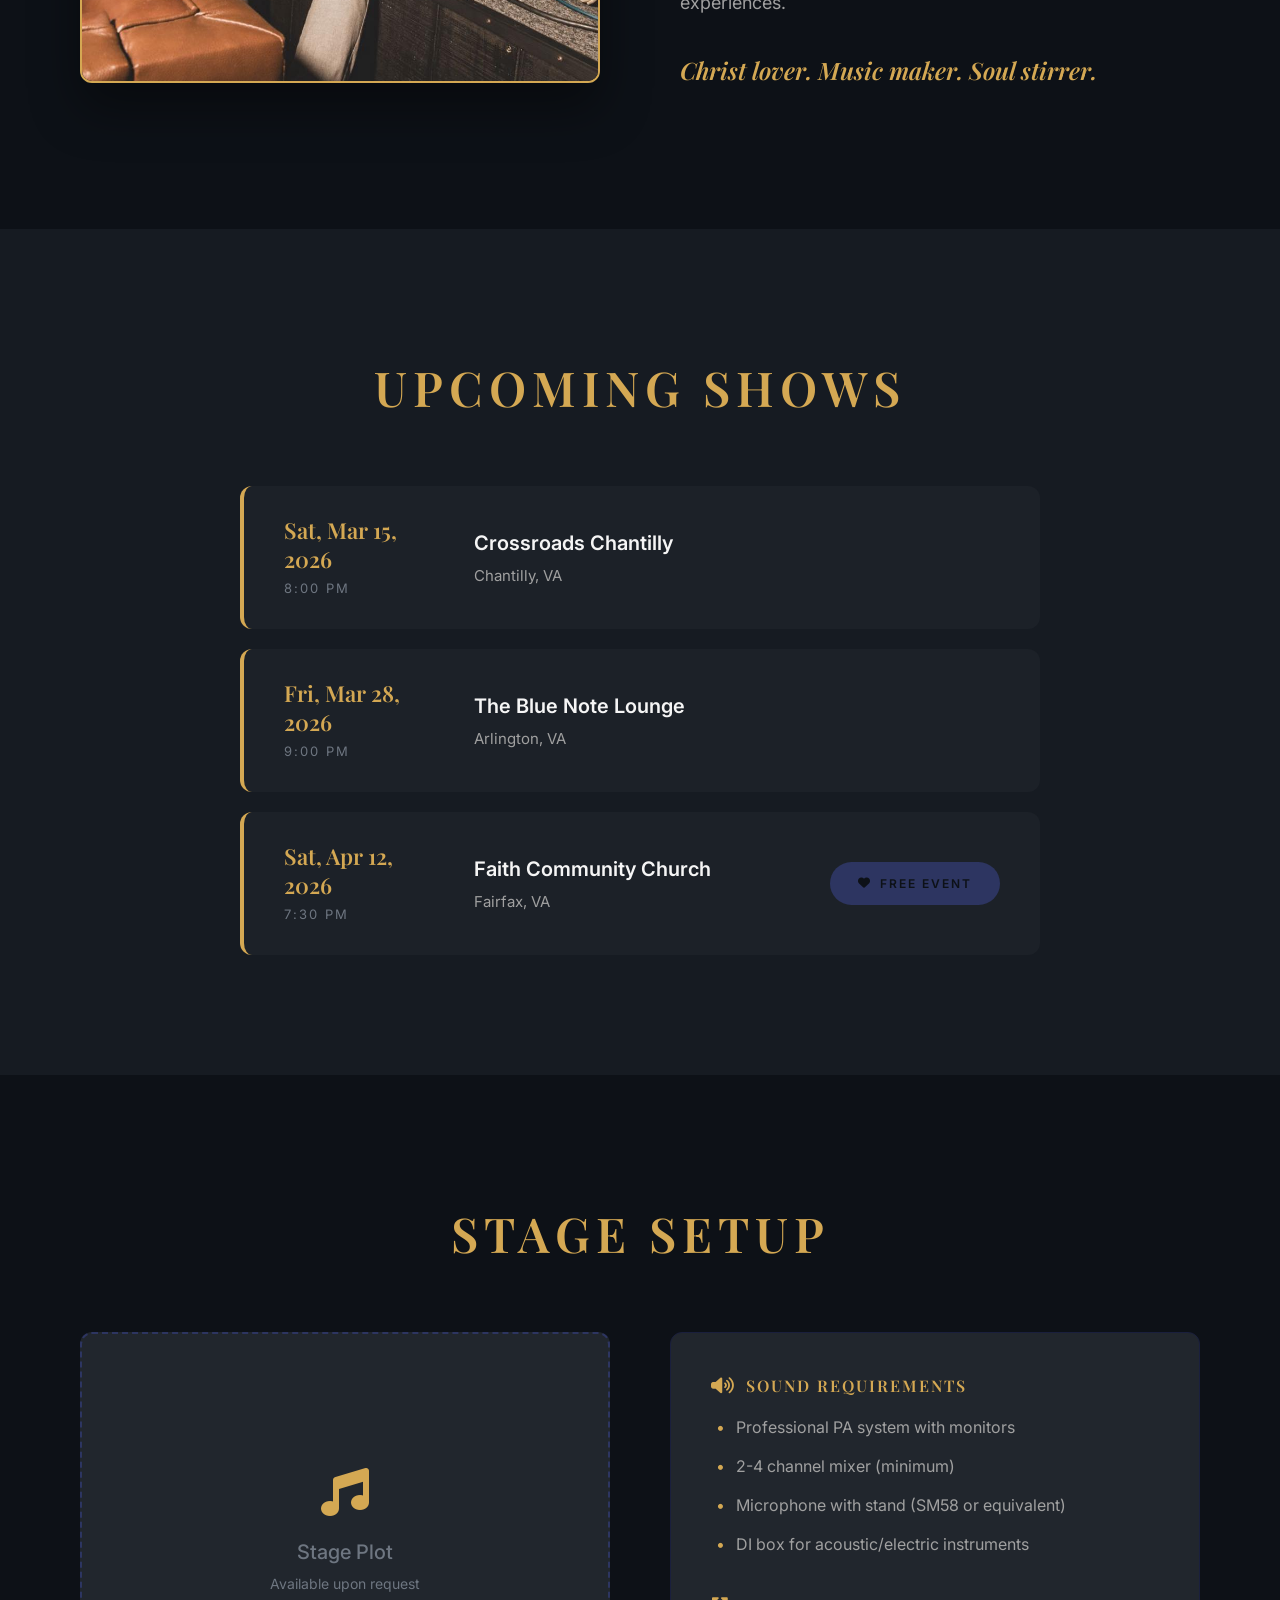
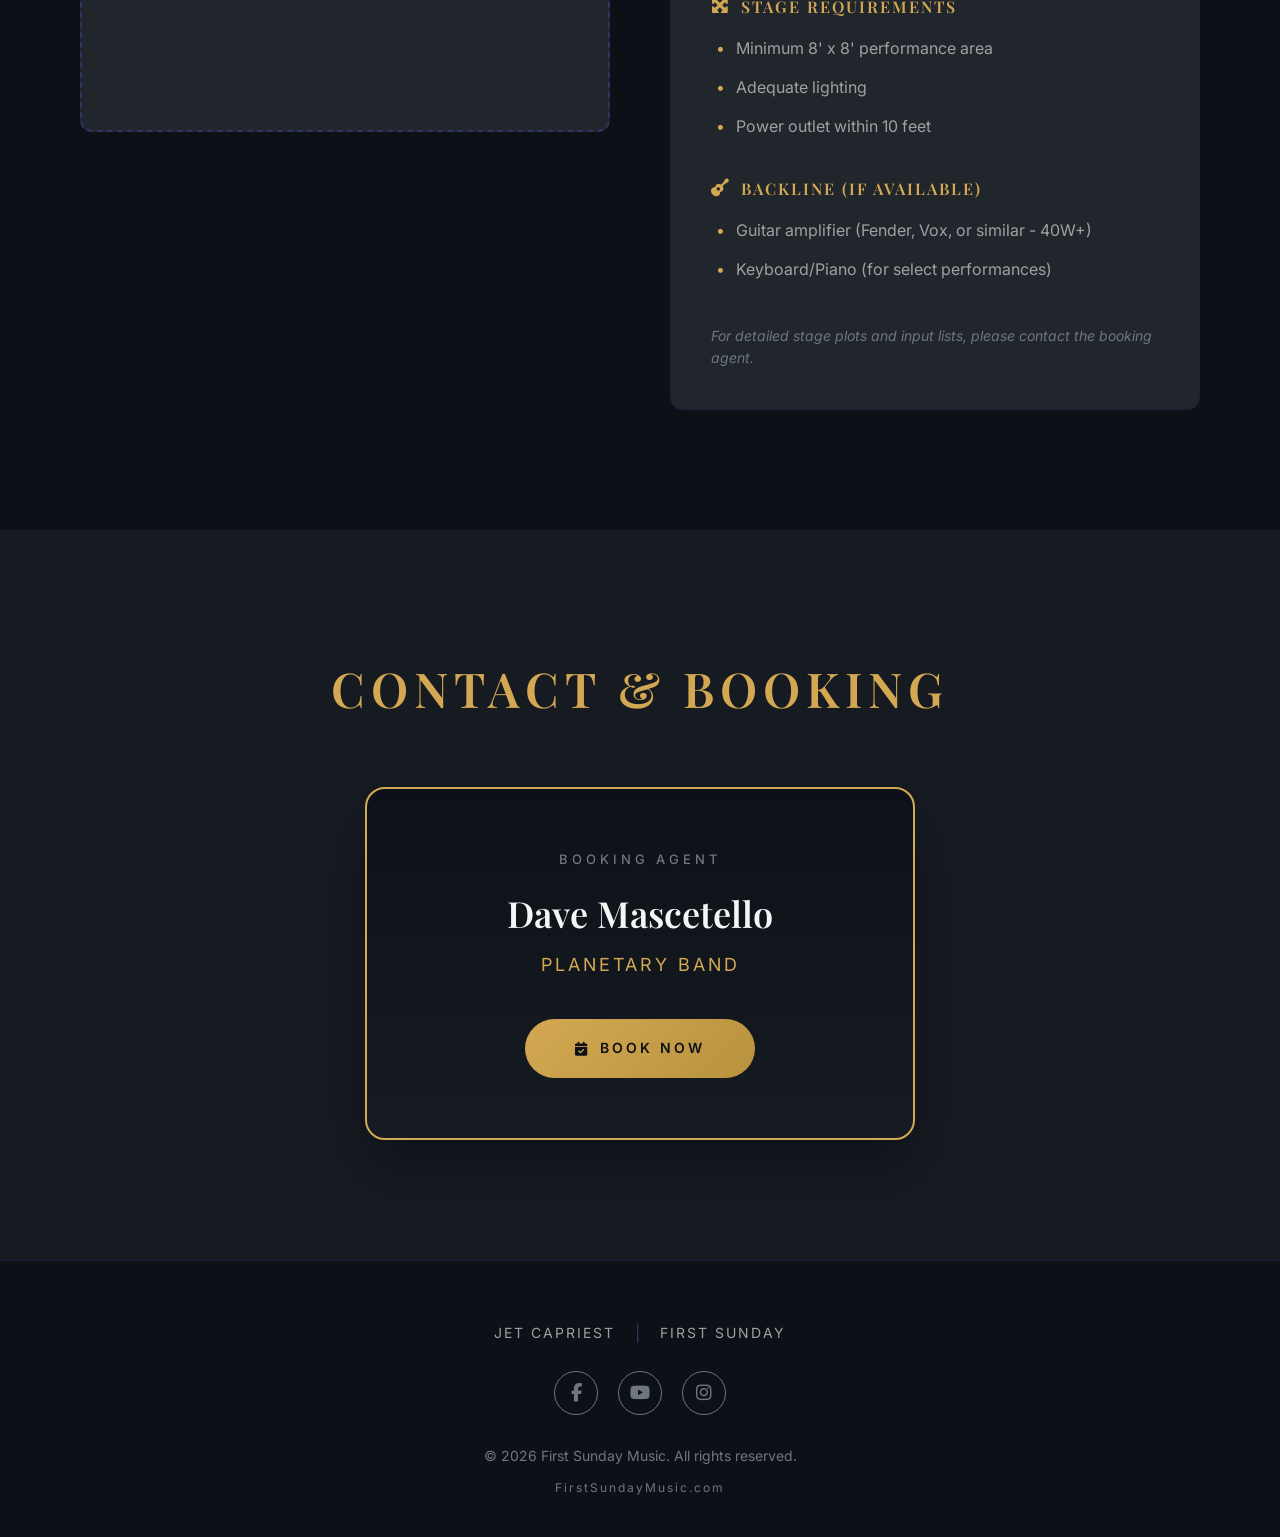
==== commit 64c3fd88: "Add nav icon and favicon, fix nav layout Made-with: Cursor" ====
--- a/index.html
+++ b/index.html
@@ -5,7 +5,11 @@
     <meta name="viewport" content="width=device-width, initial-scale=1.0">
     <meta name="description" content="Jetcapriest - Virginia-based musician, producer & singer-songwriter delivering soulful performances of classic rock covers and faith-inspired originals.">
     
-    <title>Jetcapriest | Musician • Producer • Sing-writer</title>
+    <title>Jet Capriest | Musician • Producer • Sing-writer</title>
+    
+    <!-- Favicon -->
+    <link rel="icon" type="image/png" href="/assets/images/favicon.png">
+    <link rel="apple-touch-icon" href="/assets/images/favicon.png">
     
     <!-- Google Fonts -->
     <link rel="preconnect" href="https://fonts.googleapis.com">
@@ -21,7 +25,10 @@
 <body>
     <!-- Navigation -->
     <nav class="nav" id="nav">
-        <a href="/" class="nav-logo">FIRST SUNDAY</a>
+        <div class="nav-brand">
+            <img src="/assets/images/favicon.png" alt="First Sunday" class="nav-icon">
+            <a href="/" class="nav-logo">FIRST SUNDAY</a>
+        </div>
         <button class="nav-toggle" id="navToggle" aria-label="Toggle navigation">
             <span></span><span></span><span></span>
         </button>
--- a/assets/css/style.css
+++ b/assets/css/style.css
@@ -46,6 +46,8 @@
 .nav-links a::after { content: ''; position: absolute; bottom: -5px; left: 0; width: 0; height: 2px; background: var(--color-primary); transition: width var(--transition-normal); }
 .nav-links a:hover { color: var(--color-primary); }
 .nav-links a:hover::after { width: 100%; }
+.nav-brand { display: flex; align-items: center; gap: 10px; }
+.nav-icon { height: 50px; width: auto; }
 .nav-toggle { display: none; flex-direction: column; gap: 5px; padding: 5px; z-index: 1001; }
 .nav-toggle span { width: 25px; height: 2px; background: var(--color-primary); transition: var(--transition-normal); }
 .nav-toggle.active span:nth-child(1) { transform: rotate(45deg) translate(5px, 5px); }
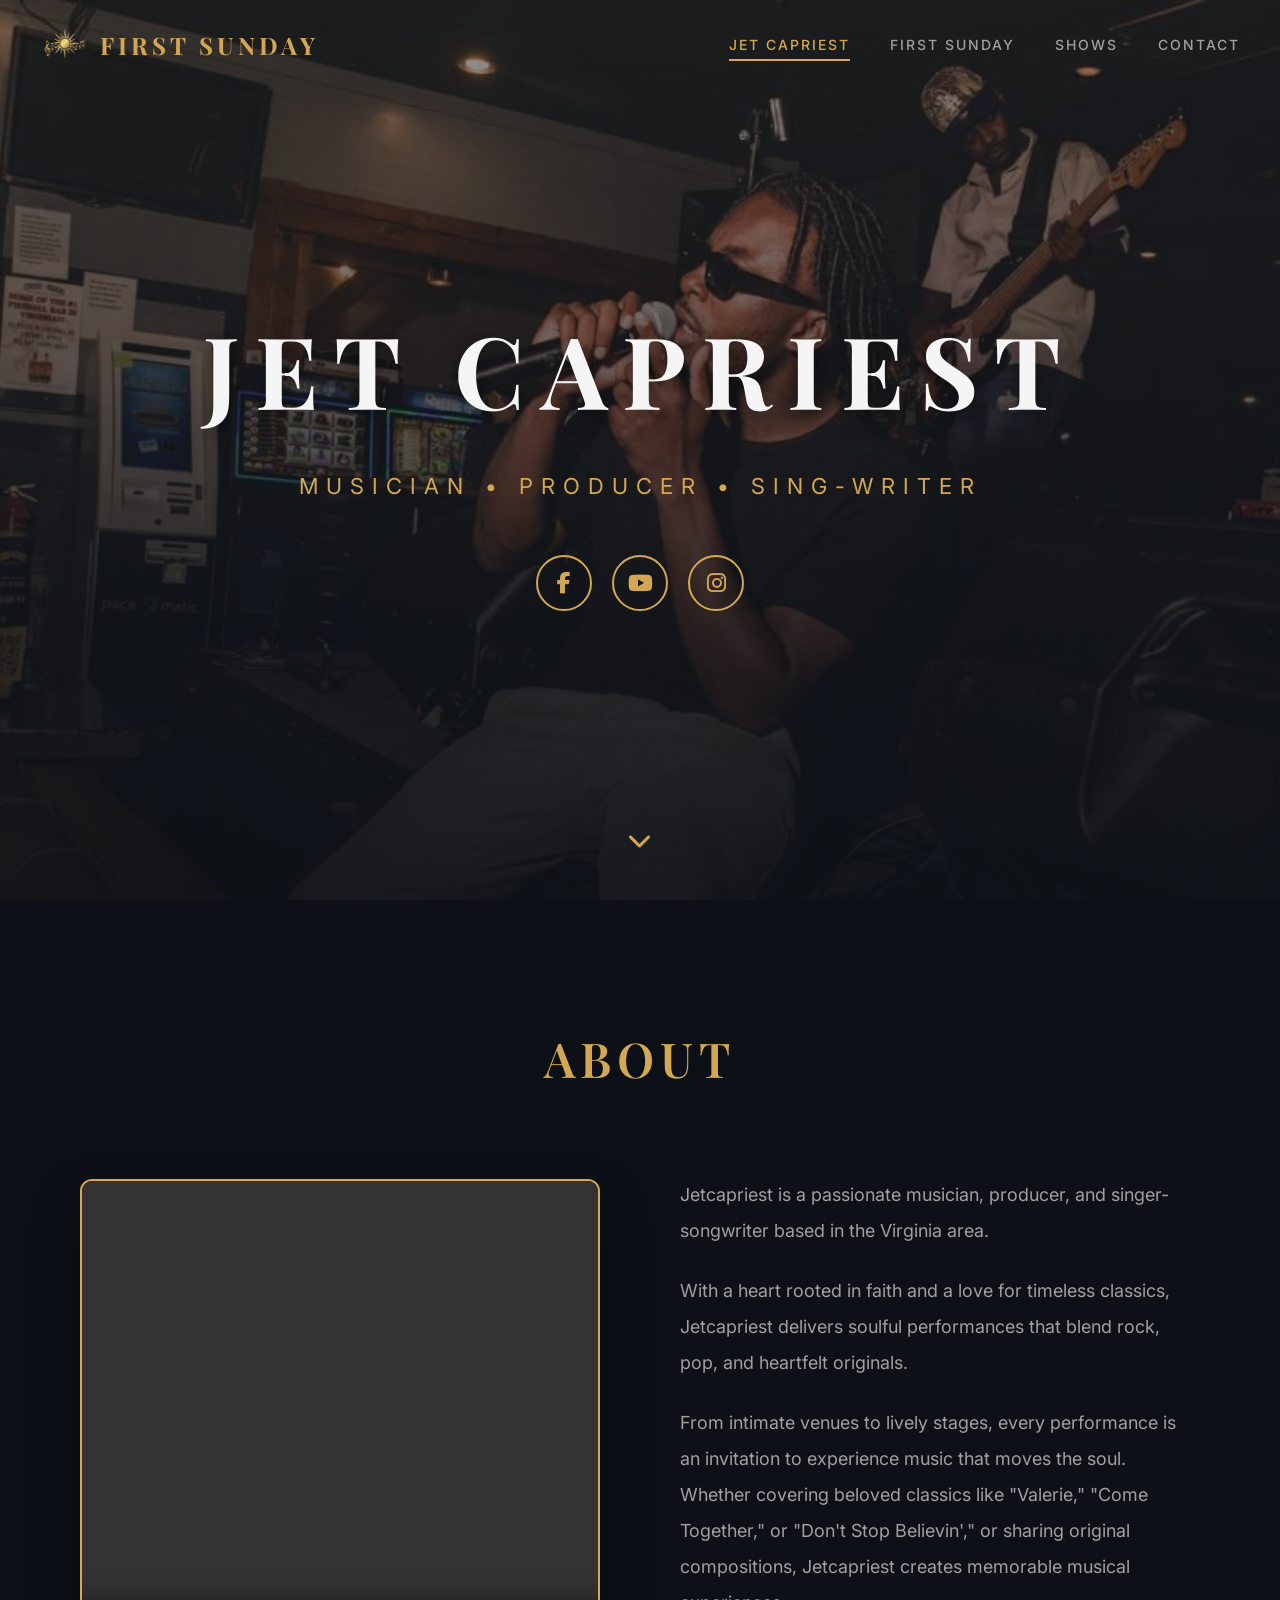
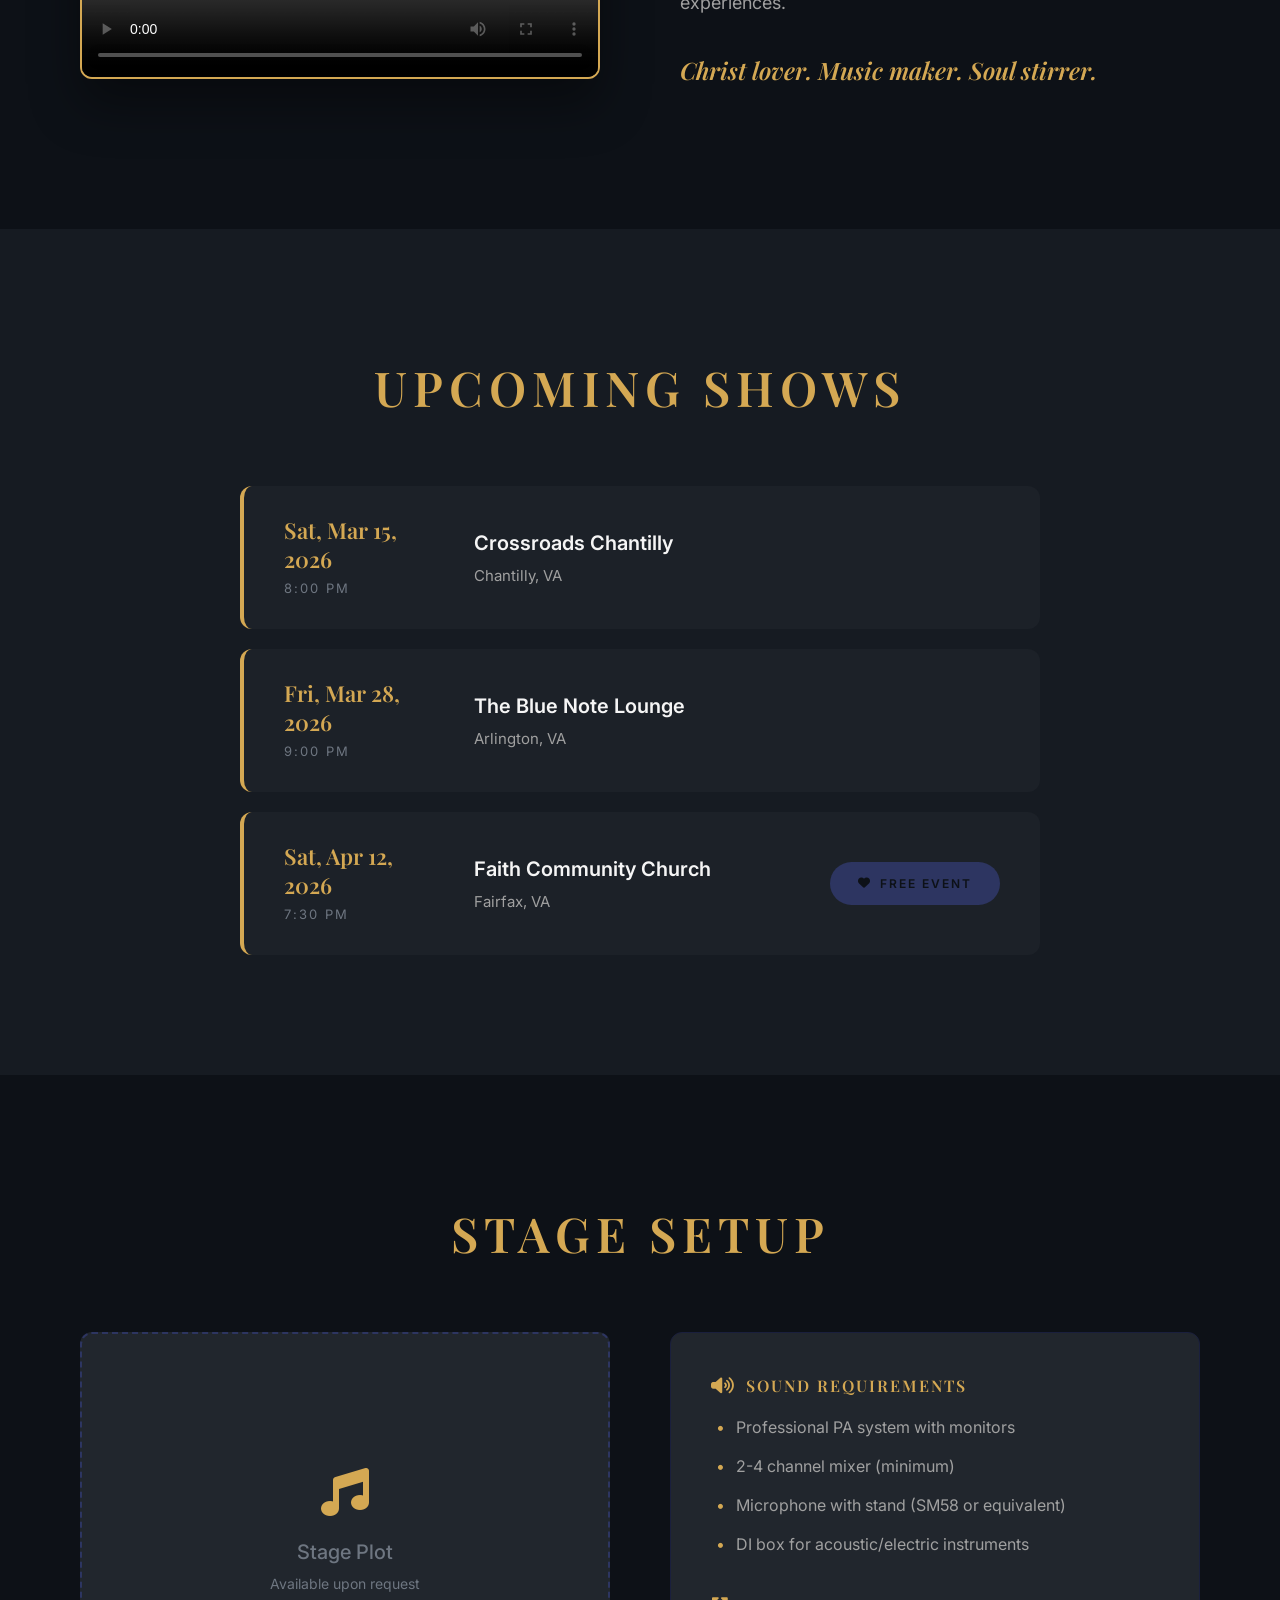
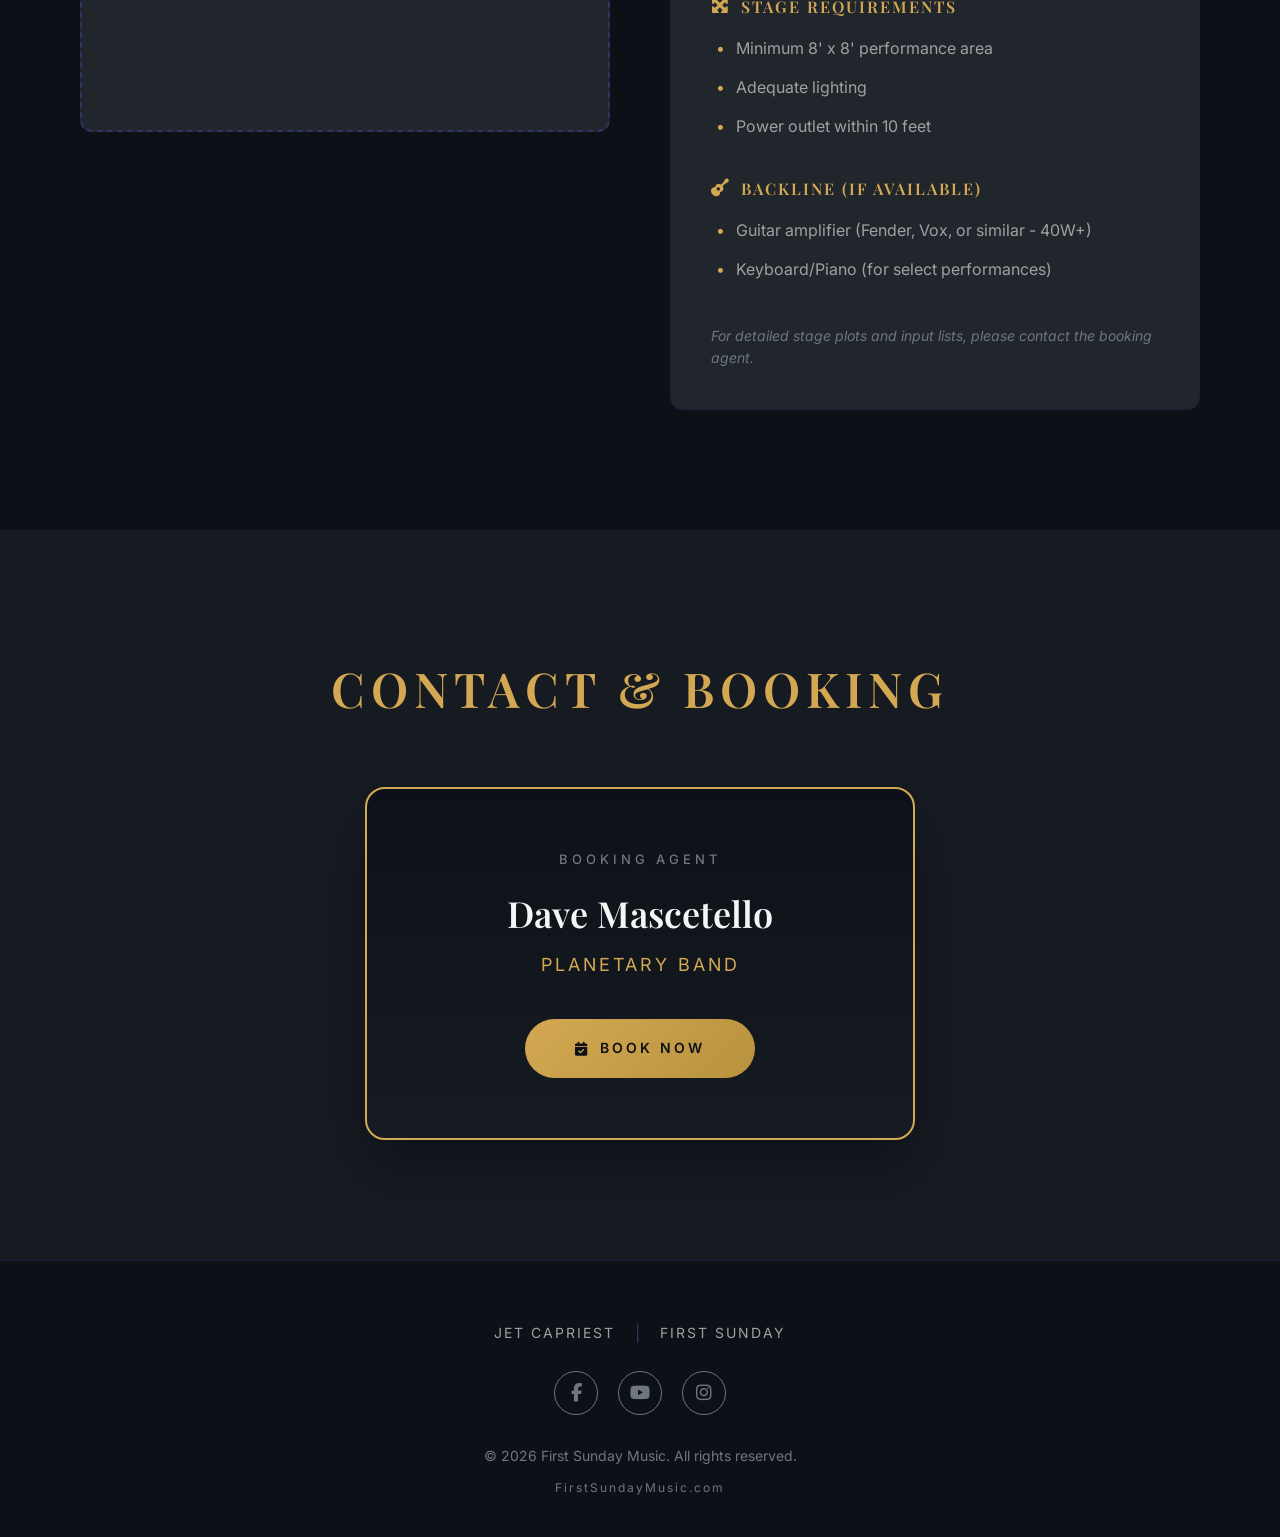
==== commit 105aa3c4: "Replace About section image with AboutVideo.mp4 and mobile-first crop behavior. Use the new vertical" ====
--- a/index.html
+++ b/index.html
@@ -63,8 +63,10 @@
         <div class="container">
             <h2 class="section-title">About</h2>
             <div class="about-grid">
-                <div class="about-image-wrapper">
-                    <img src="/assets/images/hero-bg.png" alt="Jetcapriest" class="about-image">
+                <div class="about-image-wrapper about-video-wrapper">
+                    <video class="about-image about-video" controls playsinline preload="metadata">
+                        <source src="/assets/videos/about-video.mp4" type="video/mp4">
+                    </video>
                 </div>
                 <div class="about-content">
                     <p class="about-text">Jetcapriest is a passionate musician, producer, and singer-songwriter based in the Virginia area.</p>
--- a/assets/css/style.css
+++ b/assets/css/style.css
@@ -73,6 +73,7 @@
 .about-grid { display: grid; grid-template-columns: 1fr 1fr; gap: 80px; align-items: center; }
 .about-image-wrapper { position: relative; }
 .about-image { width: 100%; height: 500px; object-fit: cover; border-radius: var(--radius-lg); border: 2px solid var(--color-primary); box-shadow: 0 25px 50px rgba(0, 0, 0, 0.4); }
+.about-video { object-position: center center; }
 .about-content { padding: 20px 0; }
 .about-text { font-size: 18px; line-height: 2; color: var(--color-text-secondary); margin-bottom: 24px; }
 .about-tagline { font-family: var(--font-heading); font-size: 24px; font-weight: 600; color: var(--color-primary); font-style: italic; margin-top: 30px; }
@@ -147,6 +148,17 @@
     .nav-links { position: fixed; top: 0; right: -100%; width: 70%; max-width: 300px; height: 100vh; background: var(--color-bg-dark); flex-direction: column; justify-content: center; align-items: center; gap: 30px; transition: right var(--transition-normal); border-left: 1px solid var(--color-secondary); }
     .nav-links.active { right: 0; }
     .nav-links a { font-size: 18px; }
+    #about .container { padding: 0; }
+    #about .section-title,
+    #about .about-content { padding: 0 20px; }
+    .about-grid { gap: 30px; }
+    .about-video-wrapper { width: 100%; margin: 0; }
+    .about-video {
+        height: 100vh;
+        border-radius: 0;
+        border-left: 0;
+        border-right: 0;
+    }
     .hero-socials { gap: 15px; }
     .social-btn { width: 50px; height: 50px; font-size: 20px; }
     .section-title { margin-bottom: 40px; letter-spacing: 4px; }
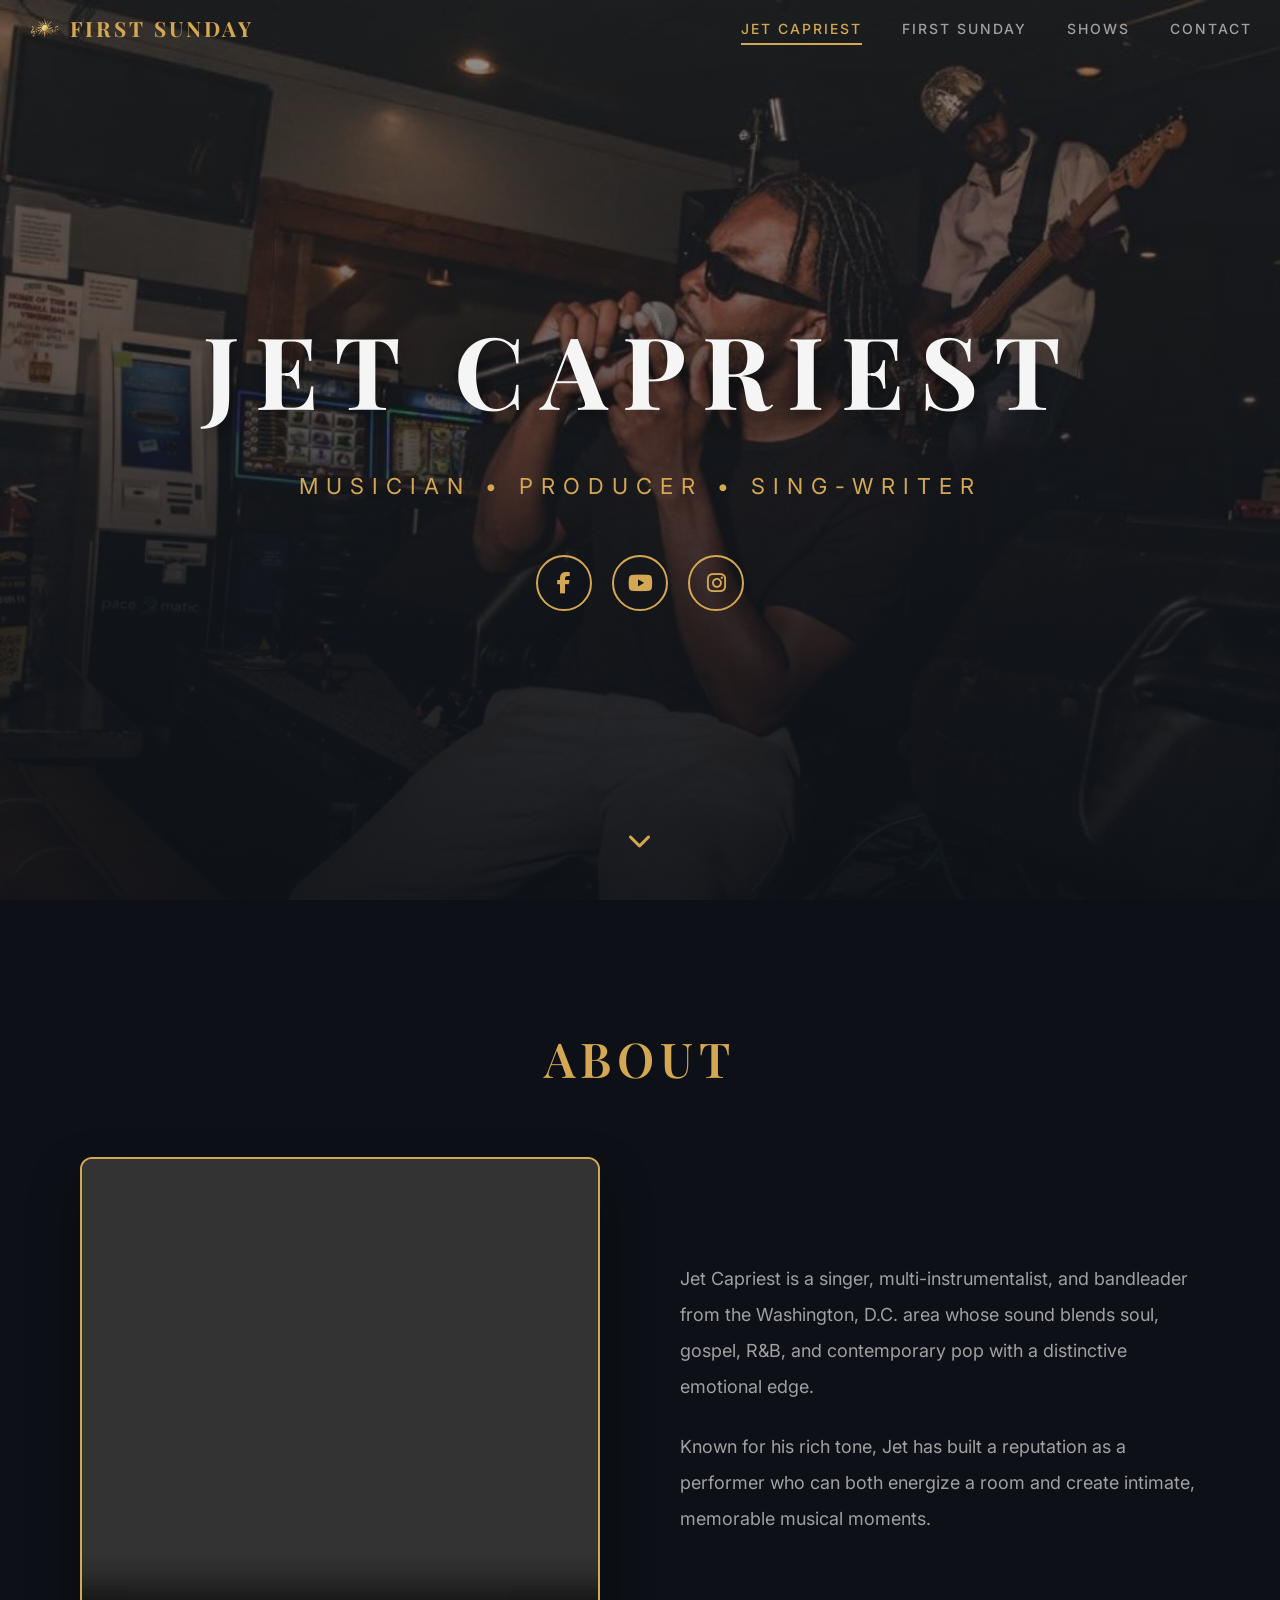
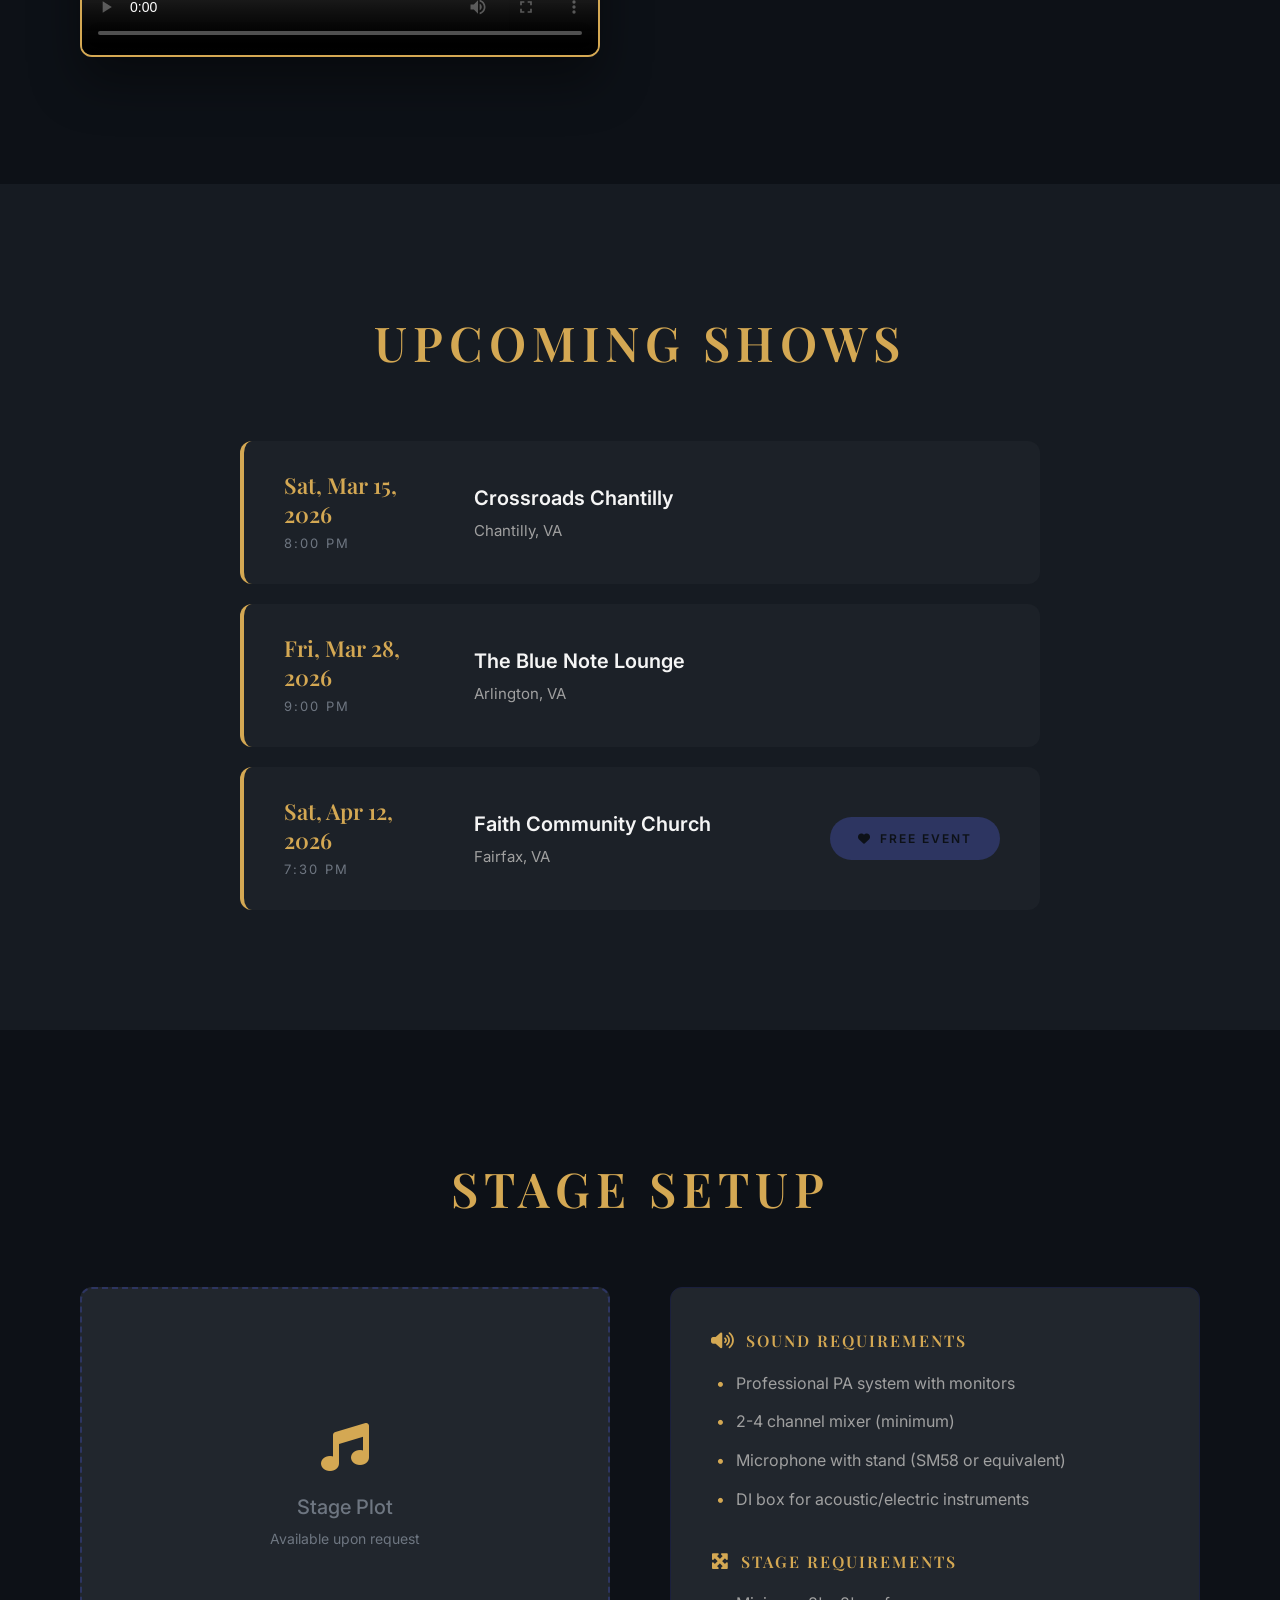
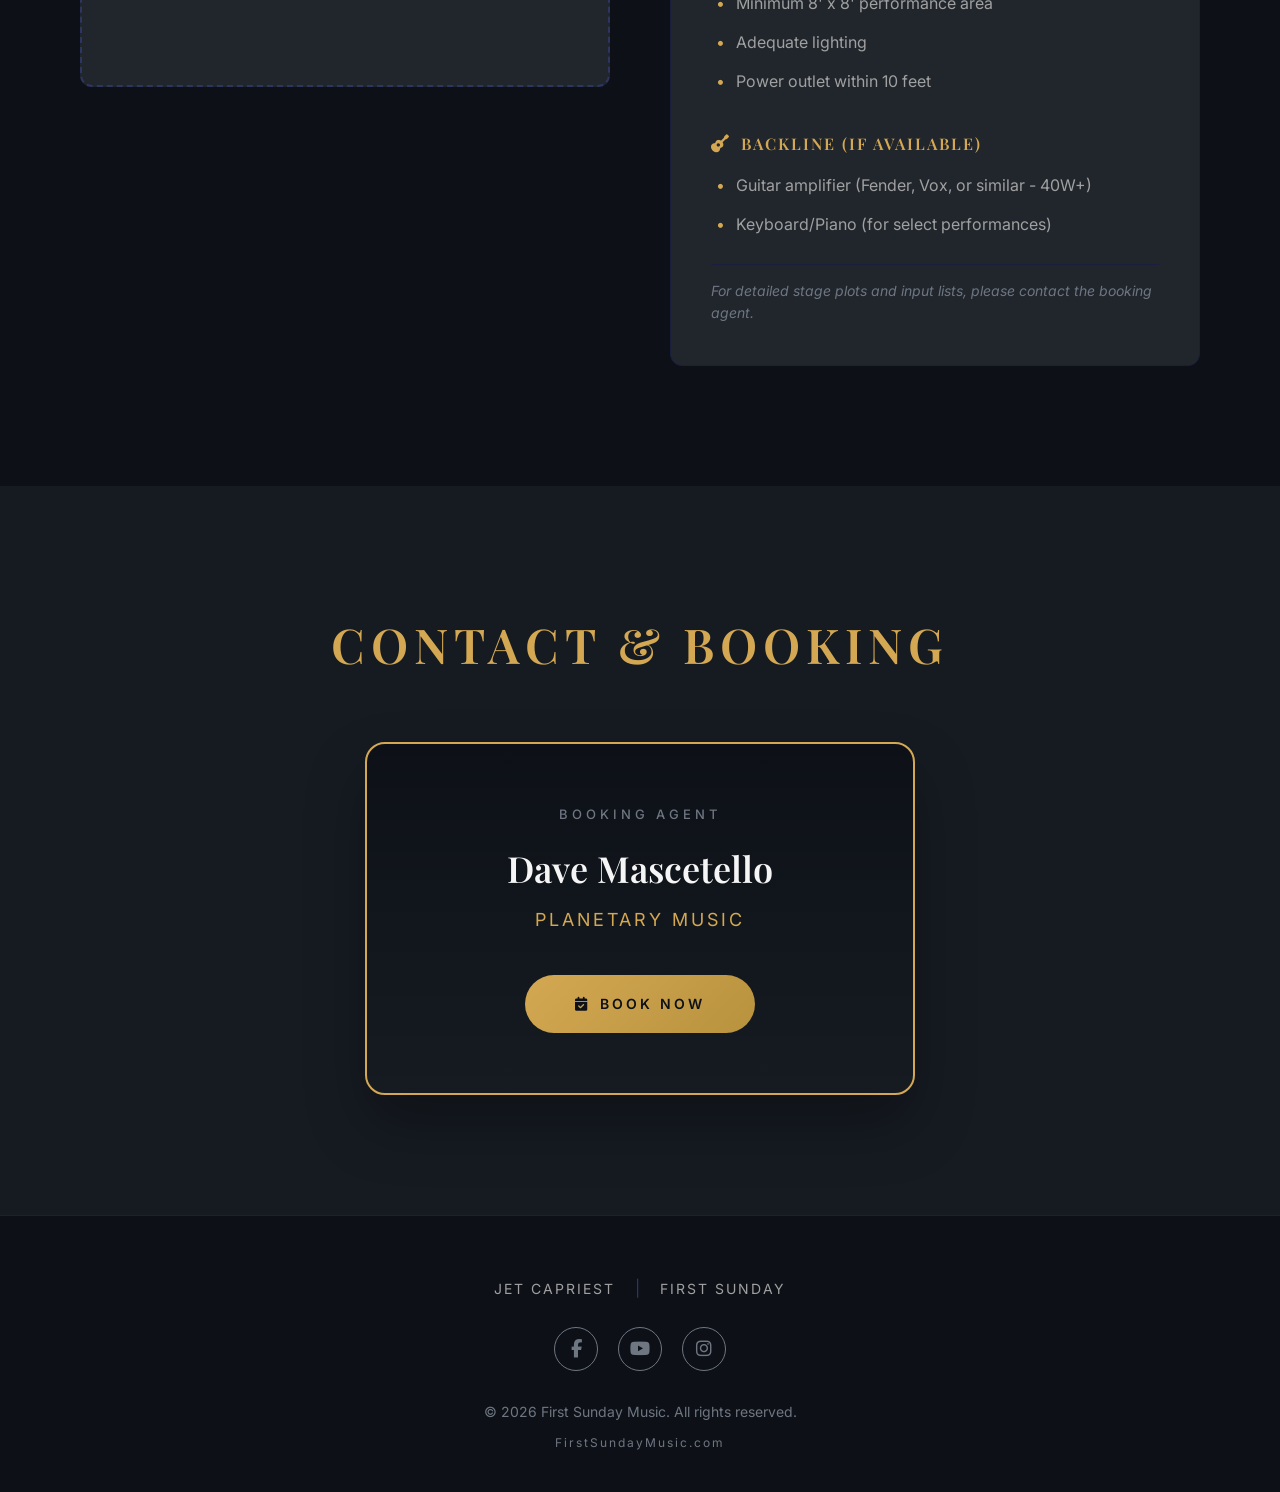
==== commit dbf1cdc3: "Update bios, add band photos, change booking to Planetary Music Made-with: Cursor" ====
--- a/index.html
+++ b/index.html
@@ -3,7 +3,7 @@
 <head>
     <meta charset="UTF-8">
     <meta name="viewport" content="width=device-width, initial-scale=1.0">
-    <meta name="description" content="Jetcapriest - Virginia-based musician, producer & singer-songwriter delivering soulful performances of classic rock covers and faith-inspired originals.">
+    <meta name="description" content="Jet Capriest - Singer, multi-instrumentalist, and bandleader from the Washington, D.C. area. Soul, gospel, R&B, and contemporary pop with a distinctive emotional edge.">
     
     <title>Jet Capriest | Musician • Producer • Sing-writer</title>
     
@@ -69,10 +69,8 @@
                     </video>
                 </div>
                 <div class="about-content">
-                    <p class="about-text">Jetcapriest is a passionate musician, producer, and singer-songwriter based in the Virginia area.</p>
-                    <p class="about-text">With a heart rooted in faith and a love for timeless classics, Jetcapriest delivers soulful performances that blend rock, pop, and heartfelt originals.</p>
-                    <p class="about-text">From intimate venues to lively stages, every performance is an invitation to experience music that moves the soul. Whether covering beloved classics like "Valerie," "Come Together," or "Don't Stop Believin'," or sharing original compositions, Jetcapriest creates memorable musical experiences.</p>
-                    <p class="about-tagline">Christ lover. Music maker. Soul stirrer.</p>
+                    <p class="about-text">Jet Capriest is a singer, multi-instrumentalist, and bandleader from the Washington, D.C. area whose sound blends soul, gospel, R&B, and contemporary pop with a distinctive emotional edge.</p>
+                    <p class="about-text">Known for his rich tone, Jet has built a reputation as a performer who can both energize a room and create intimate, memorable musical moments.</p>
                 </div>
             </div>
         </div>
@@ -136,8 +134,8 @@
             <div class="contact-card">
                 <p class="contact-label">Booking Agent</p>
                 <h3 class="contact-name">Dave Mascetello</h3>
-                <p class="contact-company">Planetary Band</p>
-                <a href="https://planetaryband.com" target="_blank" class="btn btn-primary">
+                <p class="contact-company">Planetary Music</p>
+                <a href="https://planetarymusic.com" target="_blank" rel="noopener" class="btn btn-primary">
                     <i class="fas fa-calendar-check"></i> Book Now
                 </a>
             </div>
--- a/assets/css/style.css
+++ b/assets/css/style.css
@@ -38,16 +38,16 @@
 .section-title { font-family: var(--font-heading); font-size: clamp(32px, 5vw, 48px); font-weight: 600; letter-spacing: 6px; text-transform: uppercase; color: var(--color-primary); text-align: center; margin-bottom: 60px; }
 
 /* Navigation */
-.nav { position: fixed; top: 0; left: 0; right: 0; z-index: 1000; padding: 20px 40px; display: flex; justify-content: space-between; align-items: center; background: transparent; transition: background var(--transition-normal), padding var(--transition-normal); }
-.nav.scrolled { background: rgba(13, 17, 23, 0.95); backdrop-filter: blur(10px); padding: 15px 40px; border-bottom: 1px solid rgba(212, 168, 83, 0.1); }
-.nav-logo { font-family: var(--font-heading); font-size: 24px; font-weight: 700; color: var(--color-primary); letter-spacing: 4px; }
+.nav { position: fixed; top: 0; left: 0; right: 0; z-index: 1000; padding: 12px 28px; display: flex; justify-content: space-between; align-items: center; background: transparent; transition: background var(--transition-normal), padding var(--transition-normal); }
+.nav.scrolled { background: rgba(13, 17, 23, 0.95); backdrop-filter: blur(10px); padding: 10px 28px; border-bottom: 1px solid rgba(212, 168, 83, 0.1); }
+.nav-logo { font-family: var(--font-heading); font-size: 21px; font-weight: 700; color: var(--color-primary); letter-spacing: 3px; }
 .nav-links { display: flex; gap: 40px; }
 .nav-links a { font-size: 14px; font-weight: 500; letter-spacing: 2px; text-transform: uppercase; color: var(--color-text-secondary); position: relative; }
 .nav-links a::after { content: ''; position: absolute; bottom: -5px; left: 0; width: 0; height: 2px; background: var(--color-primary); transition: width var(--transition-normal); }
 .nav-links a:hover { color: var(--color-primary); }
 .nav-links a:hover::after { width: 100%; }
-.nav-brand { display: flex; align-items: center; gap: 10px; }
-.nav-icon { height: 50px; width: auto; }
+.nav-brand { display: flex; align-items: center; gap: 8px; }
+.nav-icon { height: 34px; width: auto; }
 .nav-toggle { display: none; flex-direction: column; gap: 5px; padding: 5px; z-index: 1001; }
 .nav-toggle span { width: 25px; height: 2px; background: var(--color-primary); transition: var(--transition-normal); }
 .nav-toggle.active span:nth-child(1) { transform: rotate(45deg) translate(5px, 5px); }
@@ -142,8 +142,10 @@
 @media (max-width: 768px) {
     :root { --section-padding: 80px; }
     .container { padding: 0 20px; }
-    .nav { padding: 15px 20px; }
-    .nav.scrolled { padding: 12px 20px; }
+    .nav { padding: 10px 14px; }
+    .nav.scrolled { padding: 8px 14px; }
+    .nav-icon { height: 28px; }
+    .nav-logo { font-size: 18px; letter-spacing: 2px; }
     .nav-toggle { display: flex; }
     .nav-links { position: fixed; top: 0; right: -100%; width: 70%; max-width: 300px; height: 100vh; background: var(--color-bg-dark); flex-direction: column; justify-content: center; align-items: center; gap: 30px; transition: right var(--transition-normal); border-left: 1px solid var(--color-secondary); }
     .nav-links.active { right: 0; }
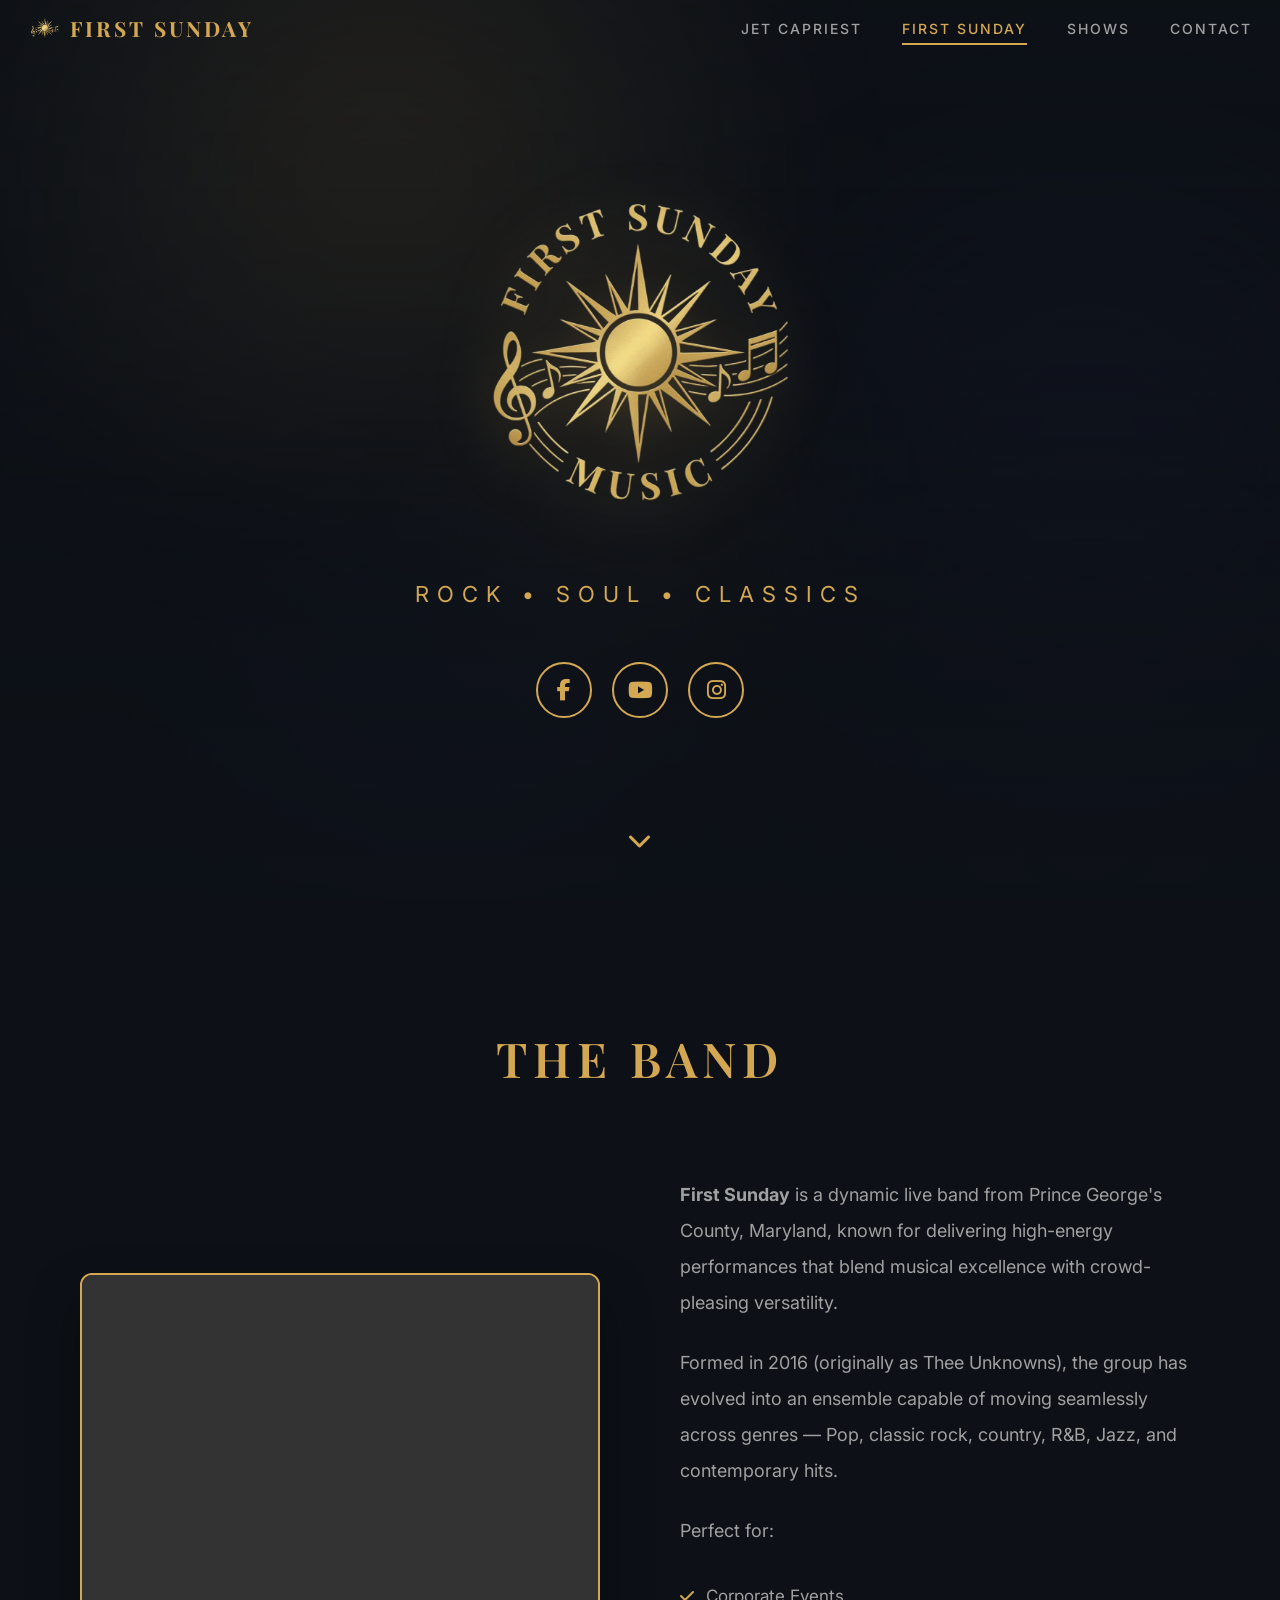
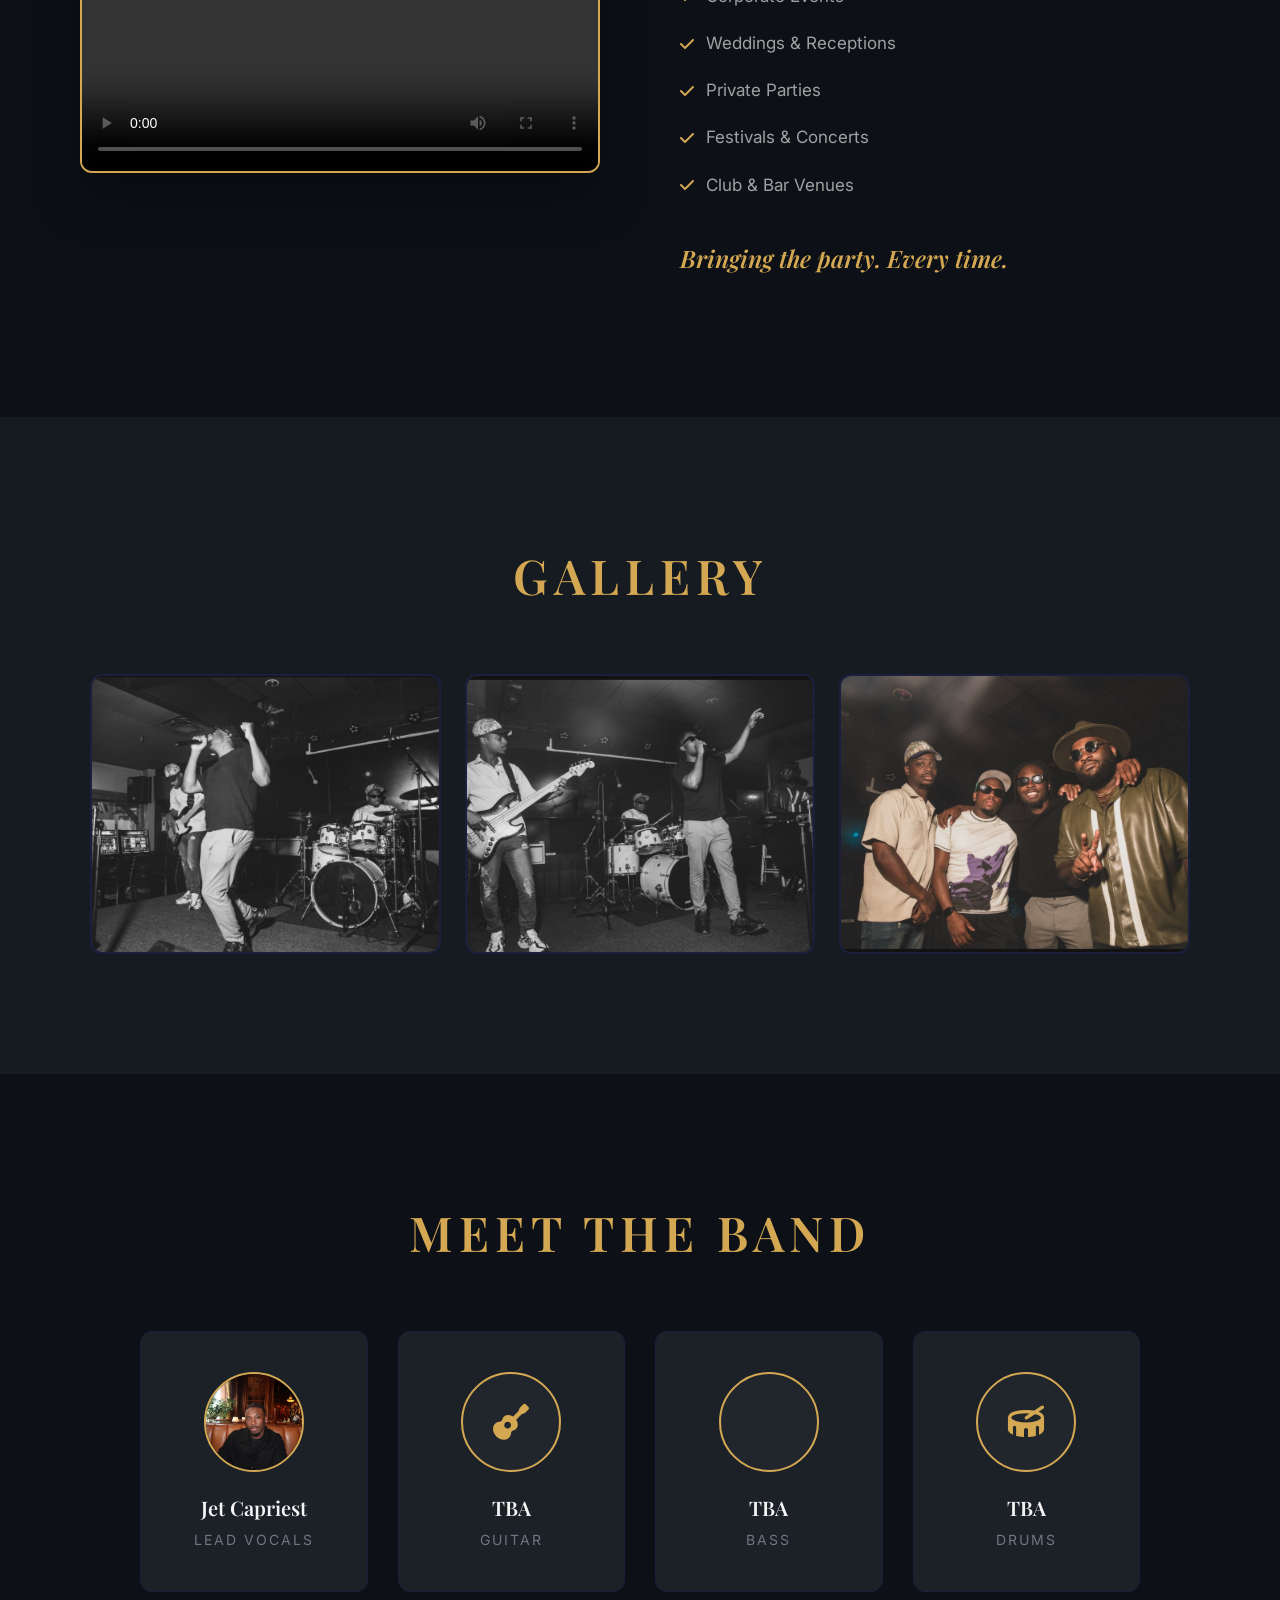
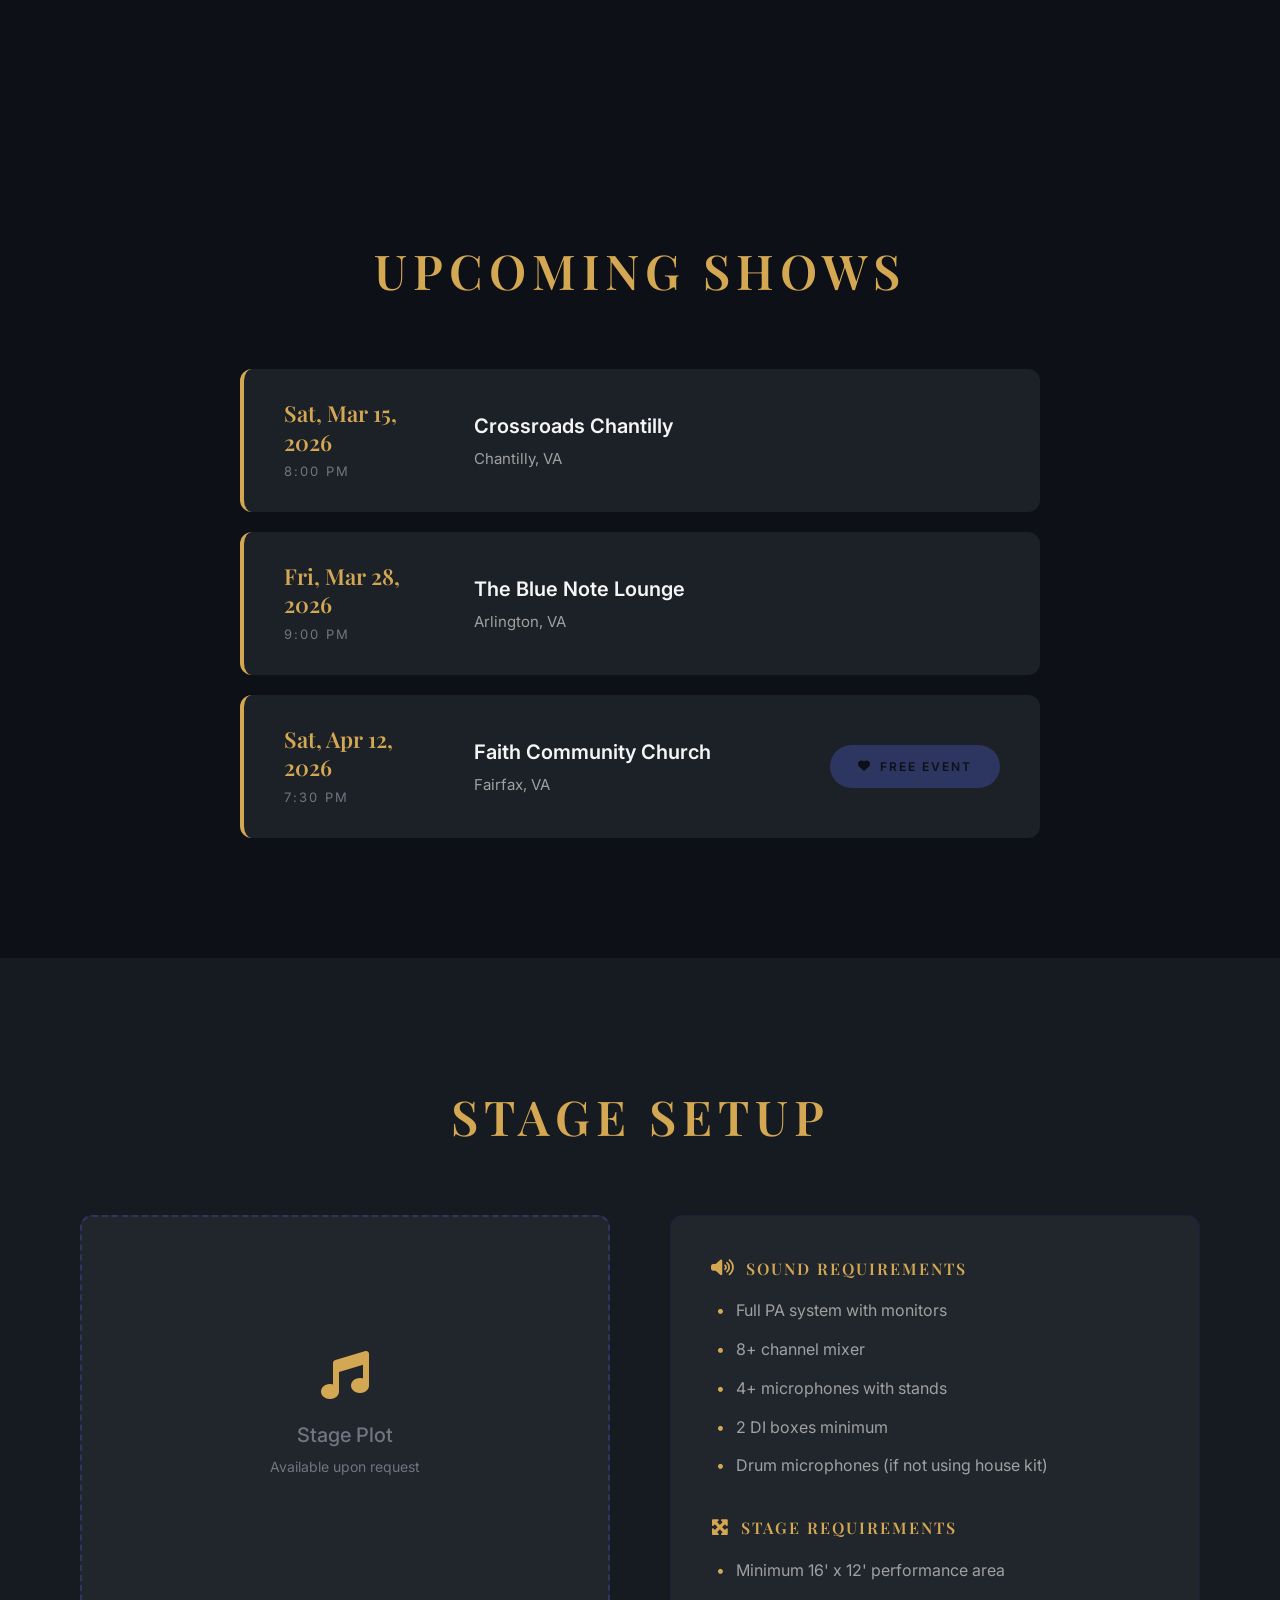
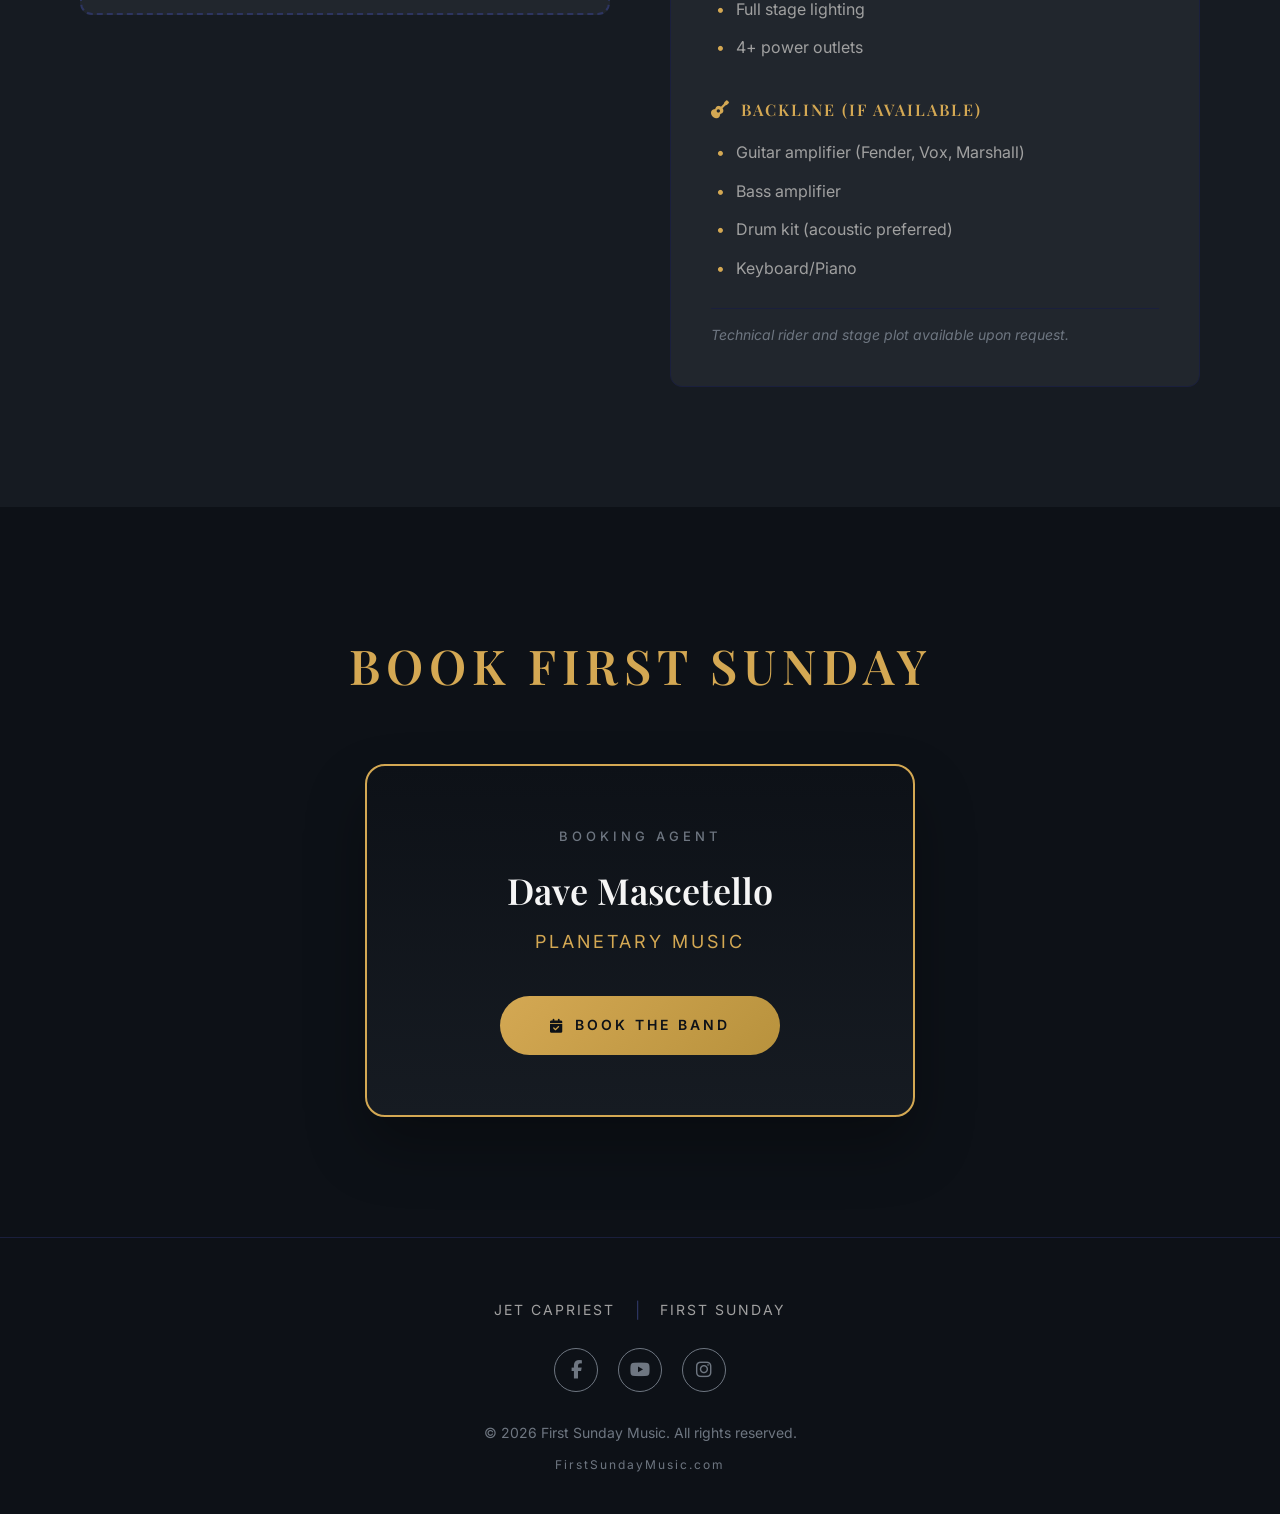
==== commit cd8261c2: "Home page: First Sunday; Jet Capriest at /jet-capriest.html. Swap index to band site with first-sund" ====
--- a/index.html
+++ b/index.html
@@ -3,26 +3,23 @@
 <head>
     <meta charset="UTF-8">
     <meta name="viewport" content="width=device-width, initial-scale=1.0">
-    <meta name="description" content="Jet Capriest - Singer, multi-instrumentalist, and bandleader from the Washington, D.C. area. Soul, gospel, R&B, and contemporary pop with a distinctive emotional edge.">
-    
-    <title>Jet Capriest | Musician • Producer • Sing-writer</title>
-    
-    <!-- Favicon -->
+    <meta name="description" content="First Sunday - Dynamic live band from Prince George's County, Maryland. High-energy performances across Pop, rock, country, R&B, Jazz & contemporary hits. Formed 2016.">
+    
+    <title>First Sunday | Full Band | FirstSundayMusic.com</title>
+    
     <link rel="icon" type="image/png" href="/assets/images/favicon.png">
     <link rel="apple-touch-icon" href="/assets/images/favicon.png">
     
-    <!-- Google Fonts -->
     <link rel="preconnect" href="https://fonts.googleapis.com">
     <link rel="preconnect" href="https://fonts.gstatic.com" crossorigin>
     <link href="https://fonts.googleapis.com/css2?family=Inter:wght@300;400;500;600;700&family=Playfair+Display:wght@400;500;600;700&display=swap" rel="stylesheet">
     
-    <!-- Font Awesome -->
     <link rel="stylesheet" href="https://cdnjs.cloudflare.com/ajax/libs/font-awesome/6.5.1/css/all.min.css">
     
-    <!-- Styles -->
     <link rel="stylesheet" href="/assets/css/style.css">
+    <link rel="stylesheet" href="/assets/css/first-sunday.css">
 </head>
-<body>
+<body class="first-sunday-page">
     <!-- Navigation -->
     <nav class="nav" id="nav">
         <div class="nav-brand">
@@ -33,8 +30,8 @@
             <span></span><span></span><span></span>
         </button>
         <div class="nav-links" id="navLinks">
-            <a href="/" class="active">Jet Capriest</a>
-            <a href="/first-sunday">First Sunday</a>
+            <a href="/jet-capriest.html">Jet Capriest</a>
+            <a href="/" class="active">First Sunday</a>
             <a href="#shows">Shows</a>
             <a href="#contact">Contact</a>
         </div>
@@ -42,13 +39,19 @@
 
     <!-- Hero Section -->
     <section class="hero" id="hero">
-        <div class="hero-bg">
-            <img src="/assets/images/hero-bg.png" alt="Jetcapriest performing live">
+        <div class="hero-bg hero-bg-band">
+            <div class="mesh-gradient">
+                <div class="mesh-blob mesh-blob-1"></div>
+                <div class="mesh-blob mesh-blob-2"></div>
+                <div class="mesh-blob mesh-blob-3"></div>
+                <div class="mesh-blob mesh-blob-4"></div>
+                <div class="mesh-blob mesh-blob-5"></div>
+            </div>
             <div class="hero-overlay"></div>
         </div>
         <div class="hero-content">
-            <h1 class="hero-title">JET CAPRIEST</h1>
-            <p class="hero-subtitle">Musician • Producer • Sing-writer</p>
+            <img src="/assets/images/first-sunday-logo.png" alt="First Sunday Music" class="hero-logo">
+            <p class="hero-subtitle">Rock • Soul • Classics</p>
             <div class="hero-socials">
                 <a href="https://www.facebook.com/jetcapriest" target="_blank" class="social-btn"><i class="fab fa-facebook-f"></i></a>
                 <a href="https://www.youtube.com/@JetCapriest" target="_blank" class="social-btn"><i class="fab fa-youtube"></i></a>
@@ -61,23 +64,81 @@
     <!-- About Section -->
     <section class="section" id="about">
         <div class="container">
-            <h2 class="section-title">About</h2>
+            <h2 class="section-title">The Band</h2>
             <div class="about-grid">
                 <div class="about-image-wrapper about-video-wrapper">
                     <video class="about-image about-video" controls playsinline preload="metadata">
-                        <source src="/assets/videos/about-video.mp4" type="video/mp4">
+                        <source src="/assets/videos/first-sunday-video.mp4" type="video/mp4">
                     </video>
                 </div>
                 <div class="about-content">
-                    <p class="about-text">Jet Capriest is a singer, multi-instrumentalist, and bandleader from the Washington, D.C. area whose sound blends soul, gospel, R&B, and contemporary pop with a distinctive emotional edge.</p>
-                    <p class="about-text">Known for his rich tone, Jet has built a reputation as a performer who can both energize a room and create intimate, memorable musical moments.</p>
+                    <p class="about-text"><strong>First Sunday</strong> is a dynamic live band from Prince George's County, Maryland, known for delivering high-energy performances that blend musical excellence with crowd-pleasing versatility.</p>
+                    <p class="about-text">Formed in 2016 (originally as Thee Unknowns), the group has evolved into an ensemble capable of moving seamlessly across genres — Pop, classic rock, country, R&B, Jazz, and contemporary hits.</p>
+                    <p class="about-text">Perfect for:</p>
+                    <ul class="feature-list">
+                        <li><i class="fas fa-check"></i> Corporate Events</li>
+                        <li><i class="fas fa-check"></i> Weddings & Receptions</li>
+                        <li><i class="fas fa-check"></i> Private Parties</li>
+                        <li><i class="fas fa-check"></i> Festivals & Concerts</li>
+                        <li><i class="fas fa-check"></i> Club & Bar Venues</li>
+                    </ul>
+                    <p class="about-tagline">Bringing the party. Every time.</p>
+                </div>
+            </div>
+        </div>
+    </section>
+
+    <!-- Photo Gallery Section -->
+    <section class="section section-alt" id="gallery">
+        <div class="container">
+            <h2 class="section-title">Gallery</h2>
+            <div class="band-gallery">
+                <img src="/assets/images/first-sunday-band-1.png" alt="First Sunday performing live - vocalist, bassist, and drummer on stage">
+                <img src="/assets/images/first-sunday-band-2.png" alt="First Sunday live - full band with keyboard">
+                <img src="/assets/images/first-sunday-band-3.png" alt="First Sunday band members">
+            </div>
+        </div>
+    </section>
+
+    <!-- Band Members Section -->
+    <section class="section" id="members">
+        <div class="container">
+            <h2 class="section-title">Meet The Band</h2>
+            <div class="members-grid">
+                <div class="member-card">
+                    <div class="member-photo member-photo-avatar">
+                        <img src="/assets/images/jet-capriest-avatar.png" alt="Jet Capriest">
+                    </div>
+                    <h3 class="member-name"><a href="/jet-capriest.html">Jet Capriest</a></h3>
+                    <p class="member-role">Lead Vocals</p>
+                </div>
+                <div class="member-card">
+                    <div class="member-photo">
+                        <i class="fas fa-guitar"></i>
+                    </div>
+                    <h3 class="member-name">TBA</h3>
+                    <p class="member-role">Guitar</p>
+                </div>
+                <div class="member-card">
+                    <div class="member-photo">
+                        <i class="fas fa-bass-guitar"></i>
+                    </div>
+                    <h3 class="member-name">TBA</h3>
+                    <p class="member-role">Bass</p>
+                </div>
+                <div class="member-card">
+                    <div class="member-photo">
+                        <i class="fas fa-drum"></i>
+                    </div>
+                    <h3 class="member-name">TBA</h3>
+                    <p class="member-role">Drums</p>
                 </div>
             </div>
         </div>
     </section>
 
     <!-- Shows Section -->
-    <section class="section section-alt" id="shows">
+    <section class="section" id="shows">
         <div class="container">
             <h2 class="section-title">Upcoming Shows</h2>
             <div class="events-container">
@@ -87,7 +148,7 @@
     </section>
 
     <!-- Stage Section -->
-    <section class="section" id="stage">
+    <section class="section section-alt" id="stage">
         <div class="container">
             <h2 class="section-title">Stage Setup</h2>
             <div class="stage-grid">
@@ -100,43 +161,46 @@
                     <div class="requirements-section">
                         <h3><i class="fas fa-volume-up"></i> Sound Requirements</h3>
                         <ul>
-                            <li>Professional PA system with monitors</li>
-                            <li>2-4 channel mixer (minimum)</li>
-                            <li>Microphone with stand (SM58 or equivalent)</li>
-                            <li>DI box for acoustic/electric instruments</li>
+                            <li>Full PA system with monitors</li>
+                            <li>8+ channel mixer</li>
+                            <li>4+ microphones with stands</li>
+                            <li>2 DI boxes minimum</li>
+                            <li>Drum microphones (if not using house kit)</li>
                         </ul>
                     </div>
                     <div class="requirements-section">
                         <h3><i class="fas fa-expand-arrows-alt"></i> Stage Requirements</h3>
                         <ul>
-                            <li>Minimum 8' x 8' performance area</li>
-                            <li>Adequate lighting</li>
-                            <li>Power outlet within 10 feet</li>
+                            <li>Minimum 16' x 12' performance area</li>
+                            <li>Full stage lighting</li>
+                            <li>4+ power outlets</li>
                         </ul>
                     </div>
                     <div class="requirements-section">
                         <h3><i class="fas fa-guitar"></i> Backline (if available)</h3>
                         <ul>
-                            <li>Guitar amplifier (Fender, Vox, or similar - 40W+)</li>
-                            <li>Keyboard/Piano (for select performances)</li>
+                            <li>Guitar amplifier (Fender, Vox, Marshall)</li>
+                            <li>Bass amplifier</li>
+                            <li>Drum kit (acoustic preferred)</li>
+                            <li>Keyboard/Piano</li>
                         </ul>
                     </div>
-                    <p class="requirements-note">For detailed stage plots and input lists, please contact the booking agent.</p>
+                    <p class="requirements-note">Technical rider and stage plot available upon request.</p>
                 </div>
             </div>
         </div>
     </section>
 
     <!-- Contact Section -->
-    <section class="section section-alt" id="contact">
-        <div class="container">
-            <h2 class="section-title">Contact & Booking</h2>
+    <section class="section" id="contact">
+        <div class="container">
+            <h2 class="section-title">Book First Sunday</h2>
             <div class="contact-card">
                 <p class="contact-label">Booking Agent</p>
                 <h3 class="contact-name">Dave Mascetello</h3>
                 <p class="contact-company">Planetary Music</p>
                 <a href="https://planetarymusic.com" target="_blank" rel="noopener" class="btn btn-primary">
-                    <i class="fas fa-calendar-check"></i> Book Now
+                    <i class="fas fa-calendar-check"></i> Book The Band
                 </a>
             </div>
         </div>
@@ -146,9 +210,9 @@
     <footer class="footer">
         <div class="container">
             <div class="footer-nav">
-                <a href="/">Jet Capriest</a>
+                <a href="/jet-capriest.html">Jet Capriest</a>
                 <span>|</span>
-                <a href="/first-sunday">First Sunday</a>
+                <a href="/">First Sunday</a>
             </div>
             <div class="footer-socials">
                 <a href="https://www.facebook.com/jetcapriest" target="_blank"><i class="fab fa-facebook-f"></i></a>
@@ -156,7 +220,7 @@
                 <a href="https://www.instagram.com/jetcapriest" target="_blank"><i class="fab fa-instagram"></i></a>
             </div>
             <p class="footer-copyright">&copy; <span id="currentYear">2026</span> First Sunday Music. All rights reserved.</p>
-            <p class="footer-domain" style="font-size:12px;color:#6E7681;margin-top:10px;letter-spacing:2px;">FirstSundayMusic.com</p>
+            <p class="footer-domain">FirstSundayMusic.com</p>
         </div>
     </footer>
 
--- a/assets/css/first-sunday.css
+++ b/assets/css/first-sunday.css
@@ -0,0 +1,374 @@
+/* First Sunday Band Page - Additional Styles */
+
+/* Animated Mesh Gradient Hero */
+.first-sunday-page .hero-bg-band {
+    background: #0D1117;
+    overflow: hidden;
+}
+
+.mesh-gradient {
+    position: absolute;
+    top: 0;
+    left: 0;
+    width: 100%;
+    height: 100%;
+    z-index: 0;
+}
+
+.mesh-blob {
+    position: absolute;
+    border-radius: 50%;
+    filter: blur(80px);
+    opacity: 0.65;
+    will-change: transform;
+}
+
+.mesh-blob-1 {
+    width: 80%;
+    height: 80%;
+    top: -20%;
+    left: -10%;
+    background: radial-gradient(circle, rgba(212, 168, 83, 0.35) 0%, transparent 70%);
+    animation: meshFloat1 12s ease-in-out infinite;
+}
+
+.mesh-blob-2 {
+    width: 60%;
+    height: 60%;
+    top: 20%;
+    right: -15%;
+    background: radial-gradient(circle, rgba(26, 31, 61, 0.9) 0%, transparent 70%);
+    animation: meshFloat2 14s ease-in-out infinite;
+}
+
+.mesh-blob-3 {
+    width: 50%;
+    height: 50%;
+    bottom: -10%;
+    left: 10%;
+    background: radial-gradient(circle, rgba(45, 53, 97, 0.8) 0%, transparent 70%);
+    animation: meshFloat3 10s ease-in-out infinite;
+}
+
+.mesh-blob-4 {
+    width: 40%;
+    height: 40%;
+    top: 40%;
+    left: 30%;
+    background: radial-gradient(circle, rgba(212, 168, 83, 0.25) 0%, transparent 70%);
+    animation: meshFloat4 11s ease-in-out infinite;
+}
+
+.mesh-blob-5 {
+    width: 70%;
+    height: 70%;
+    bottom: -25%;
+    right: -20%;
+    background: radial-gradient(circle, rgba(26, 31, 61, 0.7) 0%, transparent 70%);
+    animation: meshFloat5 13s ease-in-out infinite;
+}
+
+@keyframes meshFloat1 {
+    0%, 100% { transform: translate(0, 0) scale(1); }
+    25% { transform: translate(15%, -12%) scale(1.15); }
+    50% { transform: translate(-10%, 15%) scale(0.9); }
+    75% { transform: translate(-15%, -8%) scale(1.08); }
+}
+
+@keyframes meshFloat2 {
+    0%, 100% { transform: translate(0, 0) scale(1); }
+    33% { transform: translate(-18%, 10%) scale(1.12); }
+    66% { transform: translate(12%, -15%) scale(0.88); }
+}
+
+@keyframes meshFloat3 {
+    0%, 100% { transform: translate(0, 0) scale(1); }
+    25% { transform: translate(12%, 18%) scale(1.1); }
+    50% { transform: translate(-15%, -10%) scale(0.92); }
+    75% { transform: translate(8%, -18%) scale(1.05); }
+}
+
+@keyframes meshFloat4 {
+    0%, 100% { transform: translate(0, 0) scale(1); }
+    50% { transform: translate(-20%, 12%) scale(1.2); }
+}
+
+@keyframes meshFloat5 {
+    0%, 100% { transform: translate(0, 0) scale(1); }
+    25% { transform: translate(-12%, -20%) scale(0.9); }
+    50% { transform: translate(18%, 8%) scale(1.15); }
+    75% { transform: translate(10%, 15%) scale(0.95); }
+}
+
+/* Hero Logo */
+.hero-logo {
+    max-width: 400px;
+    width: 80%;
+    height: auto;
+    margin: 0 auto 30px;
+    filter: drop-shadow(0 10px 30px rgba(212, 168, 83, 0.3));
+    animation: fadeInUp 1s ease-out;
+}
+
+@media (max-width: 768px) {
+    .hero-logo {
+        max-width: 280px;
+    }
+}
+
+.hero-label {
+    font-size: 14px;
+    font-weight: 500;
+    letter-spacing: 6px;
+    text-transform: uppercase;
+    color: var(--color-text-secondary);
+    margin-bottom: 20px;
+}
+
+/* Active nav link */
+.nav-links a.active {
+    color: var(--color-primary);
+}
+
+.nav-links a.active::after {
+    width: 100%;
+}
+
+/* Feature List */
+.feature-list {
+    list-style: none;
+    padding: 0;
+    margin: 20px 0;
+}
+
+.feature-list li {
+    display: flex;
+    align-items: center;
+    gap: 12px;
+    padding: 10px 0;
+    color: var(--color-text-secondary);
+    font-size: 17px;
+}
+
+.feature-list li i {
+    color: var(--color-primary);
+    font-size: 16px;
+}
+
+/* Band Photo */
+.band-photo {
+    width: 100%;
+    height: 500px;
+    object-fit: cover;
+    border-radius: var(--radius-lg);
+    border: 2px solid var(--color-primary);
+    box-shadow: 0 25px 50px rgba(0, 0, 0, 0.4);
+}
+
+/* Band Gallery */
+.band-gallery {
+    display: grid;
+    grid-template-columns: repeat(3, 1fr);
+    gap: 24px;
+    max-width: 1100px;
+    margin: 0 auto;
+}
+
+.band-gallery img {
+    width: 100%;
+    height: 280px;
+    object-fit: cover;
+    border-radius: var(--radius-lg);
+    border: 2px solid var(--color-secondary);
+    transition: transform var(--transition-normal), border-color var(--transition-normal);
+}
+
+.band-gallery img:hover {
+    transform: translateY(-4px);
+    border-color: var(--color-primary);
+}
+
+@media (max-width: 768px) {
+    .band-gallery {
+        grid-template-columns: 1fr;
+        gap: 20px;
+    }
+    
+    .band-gallery img {
+        height: 240px;
+    }
+    
+    .band-photo {
+        height: 350px;
+    }
+}
+
+/* Band Photo Placeholder (legacy) */
+.band-photo-placeholder {
+    width: 100%;
+    height: 500px;
+    background: var(--color-bg-light);
+    border-radius: var(--radius-lg);
+    border: 2px dashed var(--color-secondary-light);
+    display: flex;
+    flex-direction: column;
+    align-items: center;
+    justify-content: center;
+    color: var(--color-text-muted);
+}
+
+.band-photo-placeholder i {
+    font-size: 64px;
+    color: var(--color-primary);
+    margin-bottom: 20px;
+}
+
+.band-photo-placeholder p {
+    font-size: 20px;
+    font-weight: 500;
+}
+
+/* Band Members Grid */
+.members-grid {
+    display: grid;
+    grid-template-columns: repeat(4, 1fr);
+    gap: 30px;
+    max-width: 1000px;
+    margin: 0 auto;
+}
+
+.member-card {
+    background: var(--color-bg-card);
+    border-radius: var(--radius-lg);
+    padding: 40px 20px;
+    text-align: center;
+    border: 1px solid var(--color-secondary);
+    transition: transform var(--transition-normal), border-color var(--transition-normal);
+}
+
+.member-card:hover {
+    transform: translateY(-5px);
+    border-color: var(--color-primary);
+}
+
+.member-photo {
+    width: 100px;
+    height: 100px;
+    background: var(--color-bg-light);
+    border-radius: 50%;
+    margin: 0 auto 20px;
+    display: flex;
+    align-items: center;
+    justify-content: center;
+    border: 2px solid var(--color-primary);
+}
+
+.member-photo i {
+    font-size: 36px;
+    color: var(--color-primary);
+}
+
+.member-photo-avatar {
+    overflow: hidden;
+    padding: 0;
+}
+
+.member-photo-avatar img {
+    width: 100%;
+    height: 100%;
+    object-fit: cover;
+    object-position: center center;
+}
+
+.member-name {
+    font-family: var(--font-heading);
+    font-size: 20px;
+    font-weight: 600;
+    color: var(--color-text-primary);
+    margin-bottom: 5px;
+}
+
+.member-role {
+    font-size: 14px;
+    color: var(--color-text-muted);
+    text-transform: uppercase;
+    letter-spacing: 2px;
+}
+
+/* Footer Navigation */
+.footer-nav {
+    display: flex;
+    justify-content: center;
+    align-items: center;
+    gap: 20px;
+    margin-bottom: 25px;
+}
+
+.footer-nav a {
+    font-size: 14px;
+    letter-spacing: 2px;
+    text-transform: uppercase;
+    color: var(--color-text-secondary);
+    transition: color var(--transition-normal);
+}
+
+.footer-nav a:hover {
+    color: var(--color-primary);
+}
+
+.footer-nav span {
+    color: var(--color-secondary-light);
+}
+
+.footer-domain {
+    font-size: 12px;
+    color: var(--color-text-muted);
+    margin-top: 10px;
+    letter-spacing: 2px;
+}
+
+/* Responsive */
+@media (max-width: 1024px) {
+    .members-grid {
+        grid-template-columns: repeat(2, 1fr);
+    }
+}
+
+@media (max-width: 768px) {
+    .members-grid {
+        grid-template-columns: repeat(2, 1fr);
+        gap: 20px;
+    }
+    
+    .member-card {
+        padding: 30px 15px;
+    }
+    
+    .member-photo {
+        width: 80px;
+        height: 80px;
+    }
+    
+    .member-photo i {
+        font-size: 28px;
+    }
+    
+    .band-photo-placeholder {
+        height: 350px;
+    }
+}
+
+@media (max-width: 480px) {
+    .members-grid {
+        grid-template-columns: 1fr 1fr;
+        gap: 15px;
+    }
+    
+    .member-name {
+        font-size: 16px;
+    }
+    
+    .member-role {
+        font-size: 12px;
+    }
+}
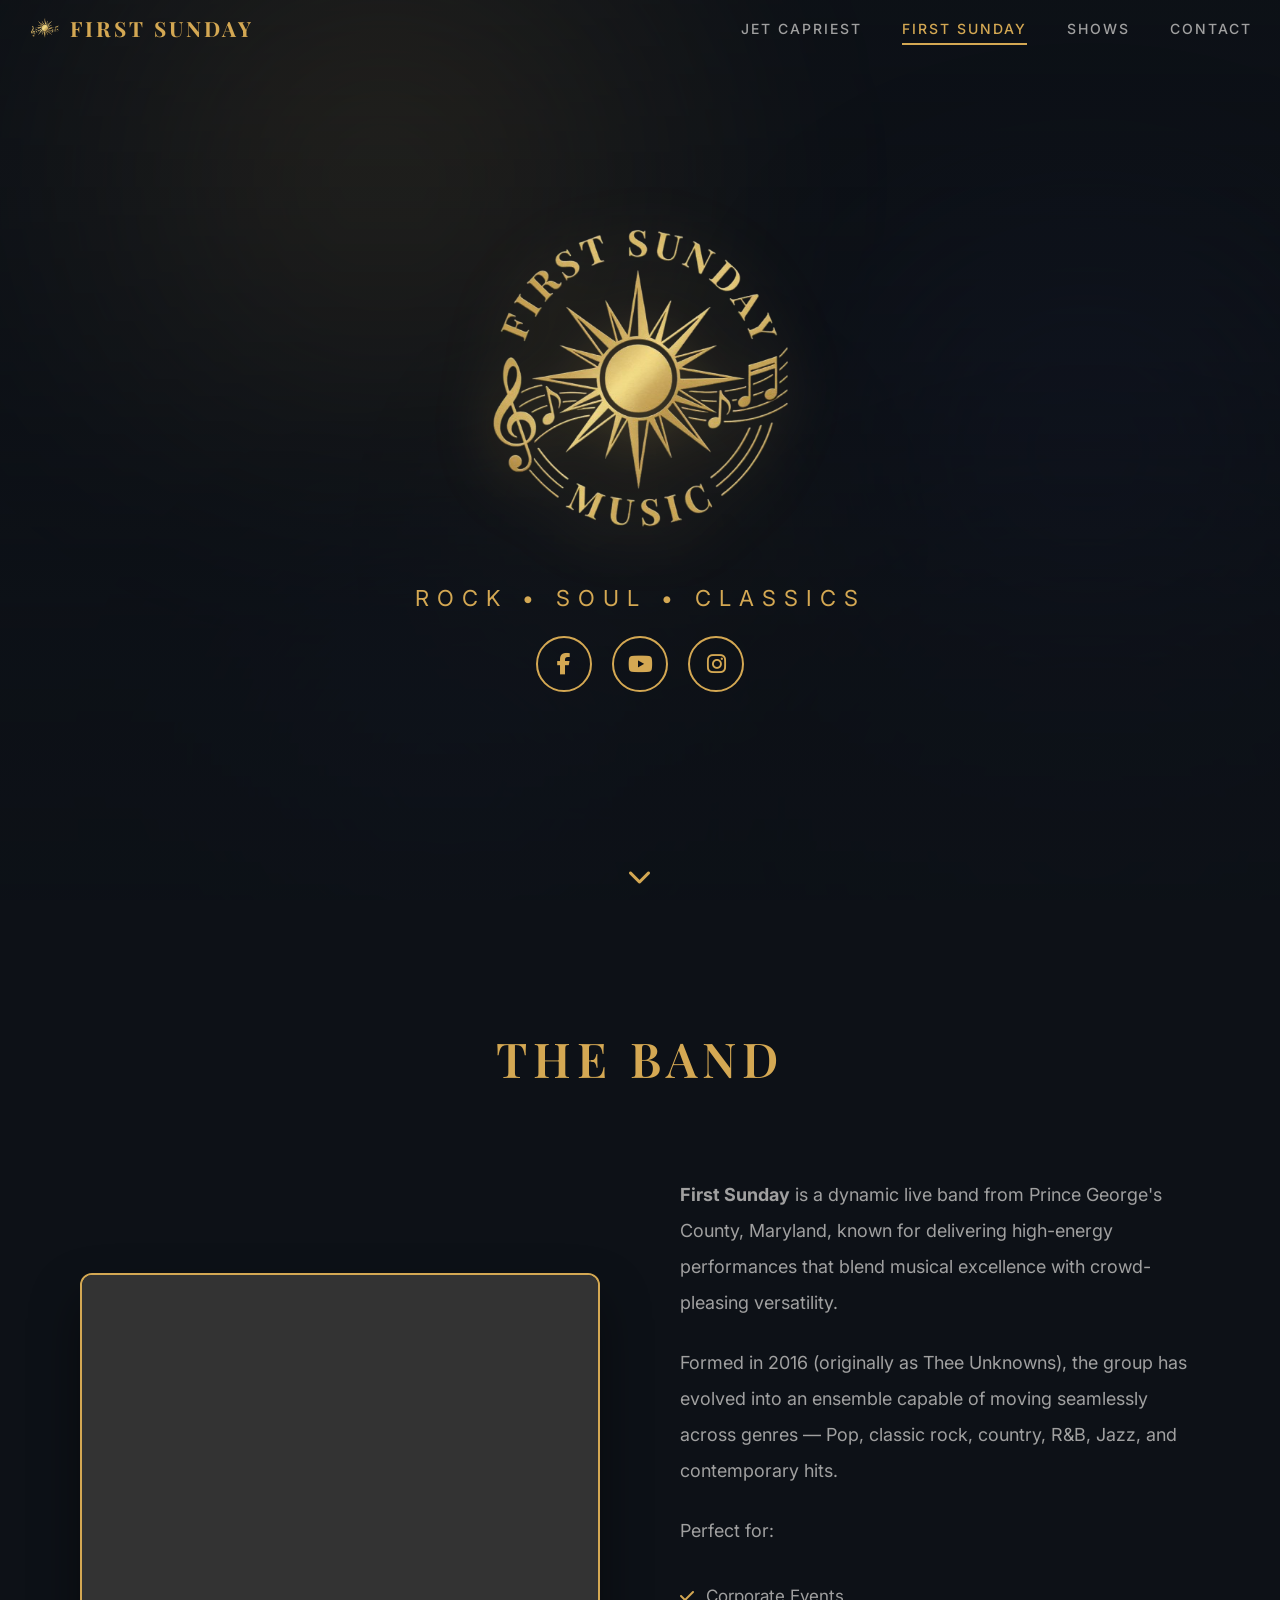
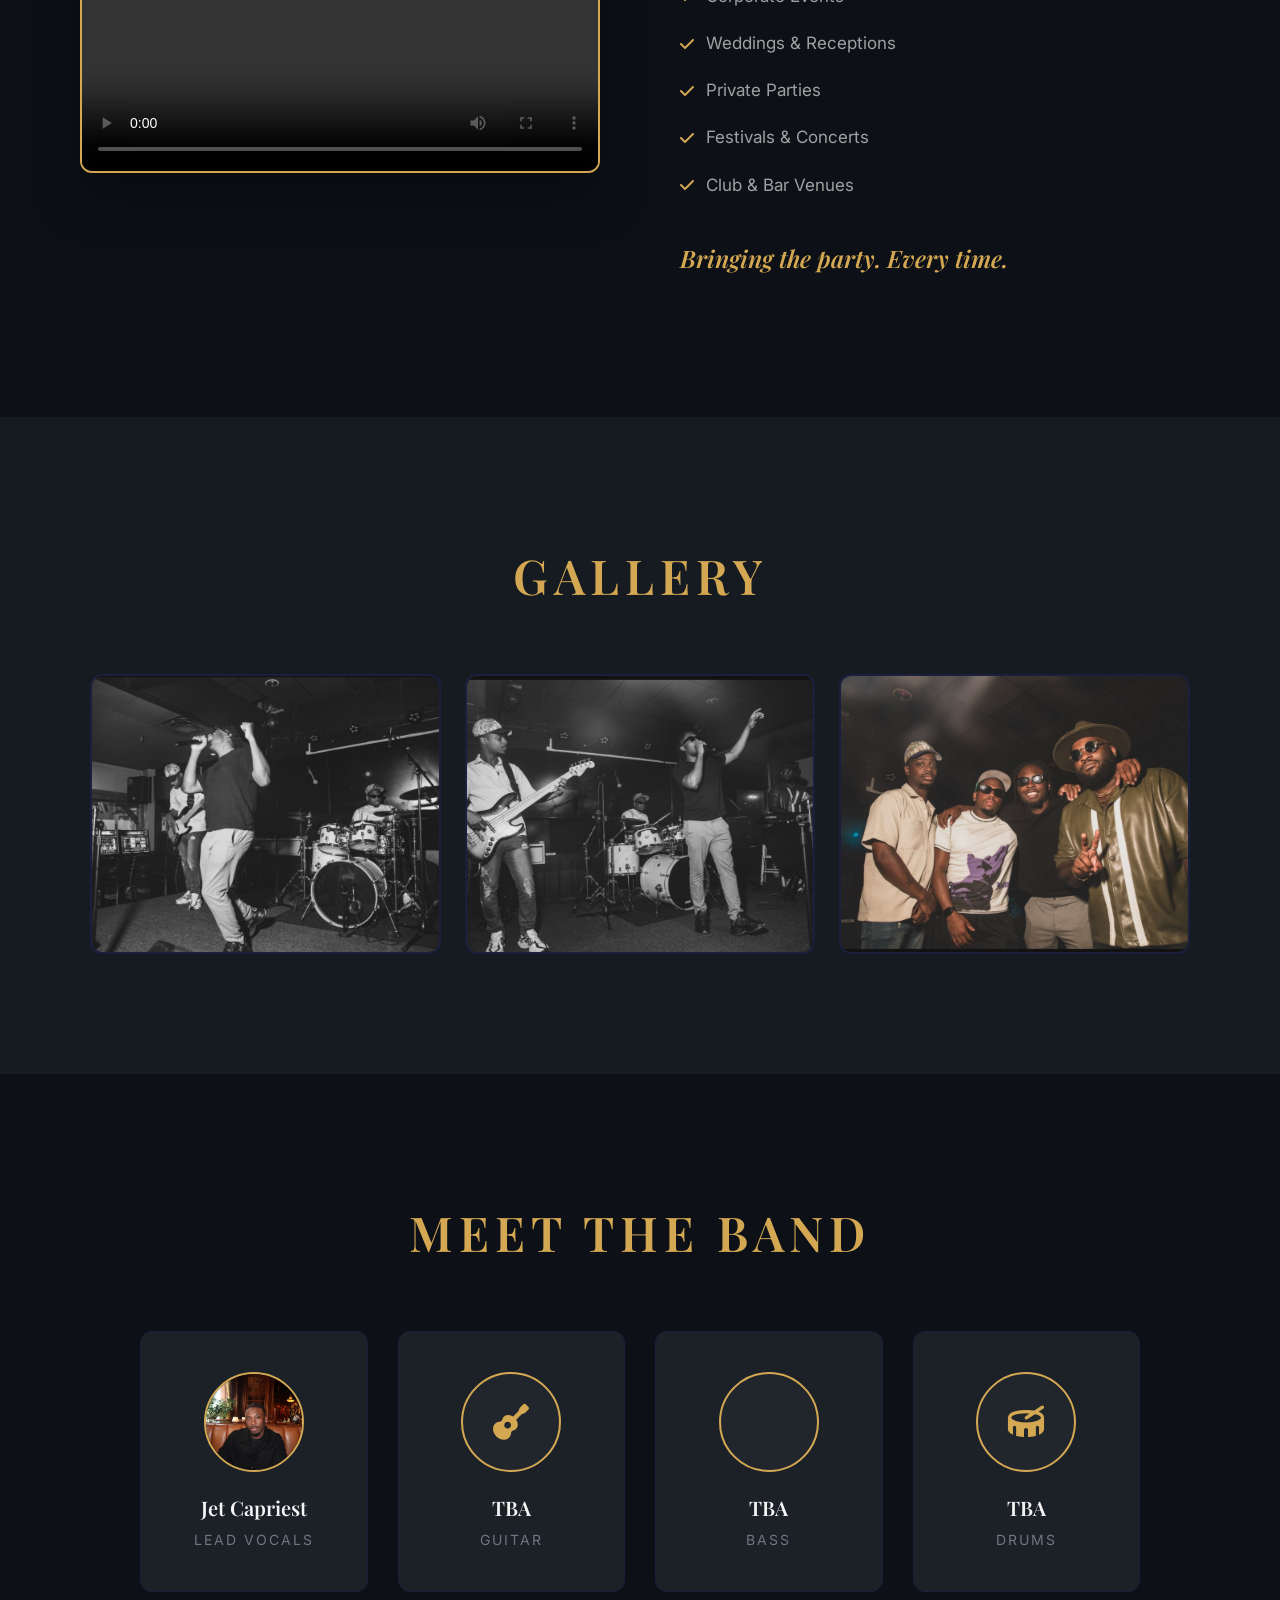
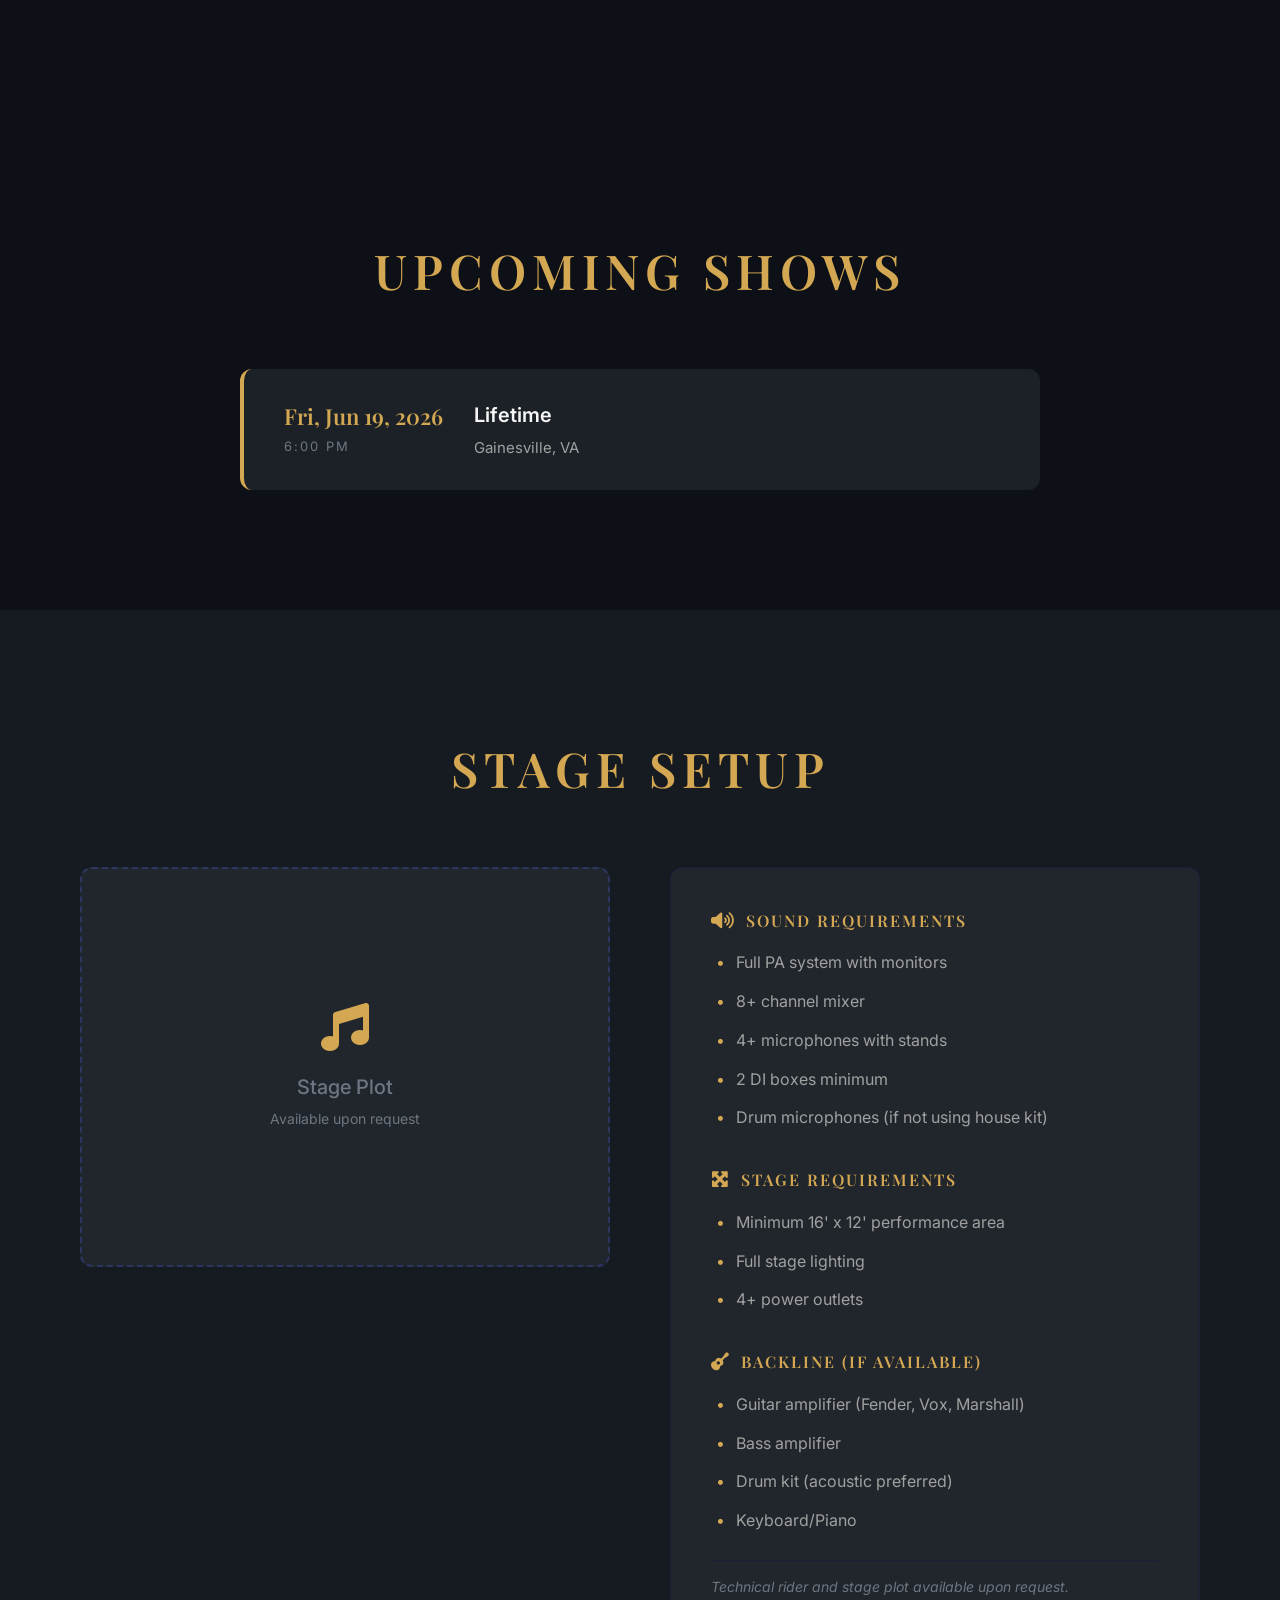
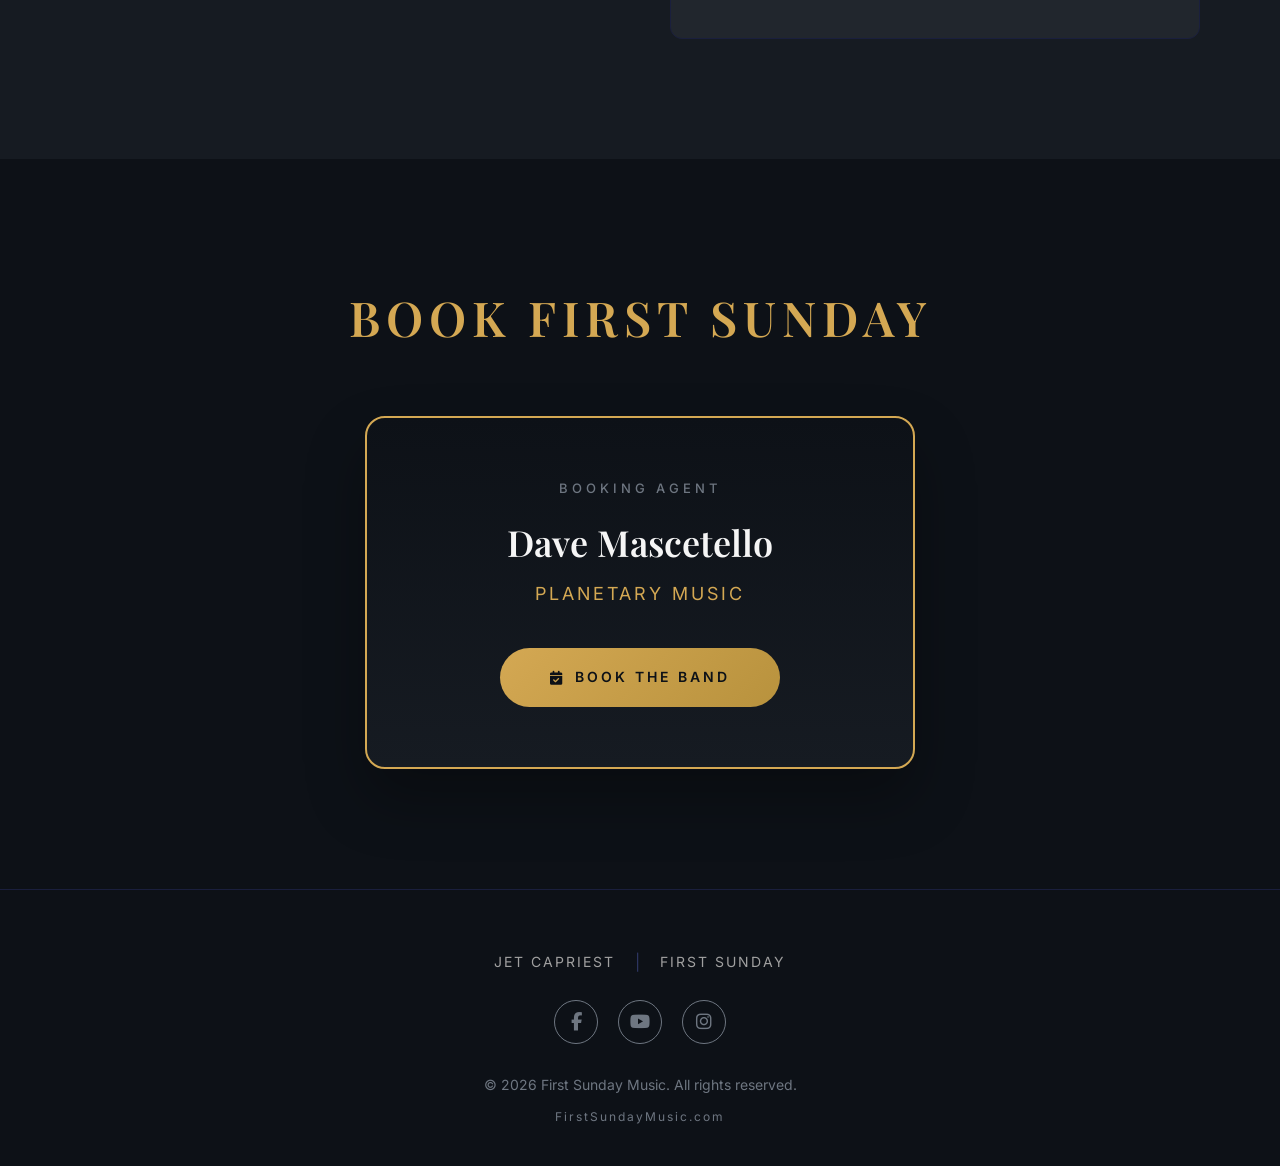
==== commit 6da8bae3: "Update shows data, hero layout, nav link to Jet Capriest shows, and event API sync Co-authored-by: C" ====
--- a/index.html
+++ b/index.html
@@ -30,7 +30,7 @@
             <span></span><span></span><span></span>
         </button>
         <div class="nav-links" id="navLinks">
-            <a href="/jet-capriest.html">Jet Capriest</a>
+            <a href="/jet-capriest.html#shows">Jet Capriest</a>
             <a href="/" class="active">First Sunday</a>
             <a href="#shows">Shows</a>
             <a href="#contact">Contact</a>
--- a/assets/css/style.css
+++ b/assets/css/style.css
@@ -62,10 +62,10 @@
 .hero-content { position: relative; z-index: 2; text-align: center; padding: 0 20px; animation: fadeInUp 1s ease-out; }
 .hero-title { font-family: var(--font-heading); font-size: clamp(48px, 10vw, 100px); font-weight: 700; letter-spacing: clamp(8px, 2vw, 16px); color: var(--color-text-primary); text-shadow: 2px 4px 20px rgba(0, 0, 0, 0.5); margin-bottom: 20px; }
 .hero-subtitle { font-size: clamp(16px, 2.5vw, 22px); font-weight: 400; letter-spacing: 8px; text-transform: uppercase; color: var(--color-primary); margin-bottom: 50px; }
-.hero-socials { display: flex; justify-content: center; gap: 20px; }
+.hero-socials { display: flex; justify-content: center; gap: 20px; margin-top: -8px; }
 .social-btn { width: 56px; height: 56px; border: 2px solid var(--color-primary); border-radius: 50%; display: flex; align-items: center; justify-content: center; color: var(--color-primary); font-size: 22px; transition: all var(--transition-normal); }
 .social-btn:hover { background: var(--color-primary); color: var(--color-bg-dark); transform: scale(1.1); box-shadow: 0 0 30px rgba(212, 168, 83, 0.4); }
-.scroll-indicator { position: absolute; bottom: 40px; left: 50%; transform: translateX(-50%); color: var(--color-primary); font-size: 24px; animation: bounce 2s infinite; z-index: 2; }
+.scroll-indicator { position: absolute; bottom: 4px; left: 50%; transform: translateX(-50%); color: var(--color-primary); font-size: 24px; animation: bounce 2s infinite; z-index: 10; }
 @keyframes bounce { 0%, 20%, 50%, 80%, 100% { transform: translateX(-50%) translateY(0); } 40% { transform: translateX(-50%) translateY(-15px); } 60% { transform: translateX(-50%) translateY(-8px); } }
 @keyframes fadeInUp { from { opacity: 0; transform: translateY(30px); } to { opacity: 1; transform: translateY(0); } }
 
--- a/assets/css/first-sunday.css
+++ b/assets/css/first-sunday.css
@@ -105,9 +105,18 @@
     max-width: 400px;
     width: 80%;
     height: auto;
-    margin: 0 auto 30px;
+    margin: 0 auto 18px;
     filter: drop-shadow(0 10px 30px rgba(212, 168, 83, 0.3));
     animation: fadeInUp 1s ease-out;
+}
+
+.first-sunday-page .hero-subtitle {
+    margin-top: -10px;
+    margin-bottom: 36px;
+}
+
+.first-sunday-page .hero-socials {
+    margin-top: -16px;
 }
 
 @media (max-width: 768px) {
